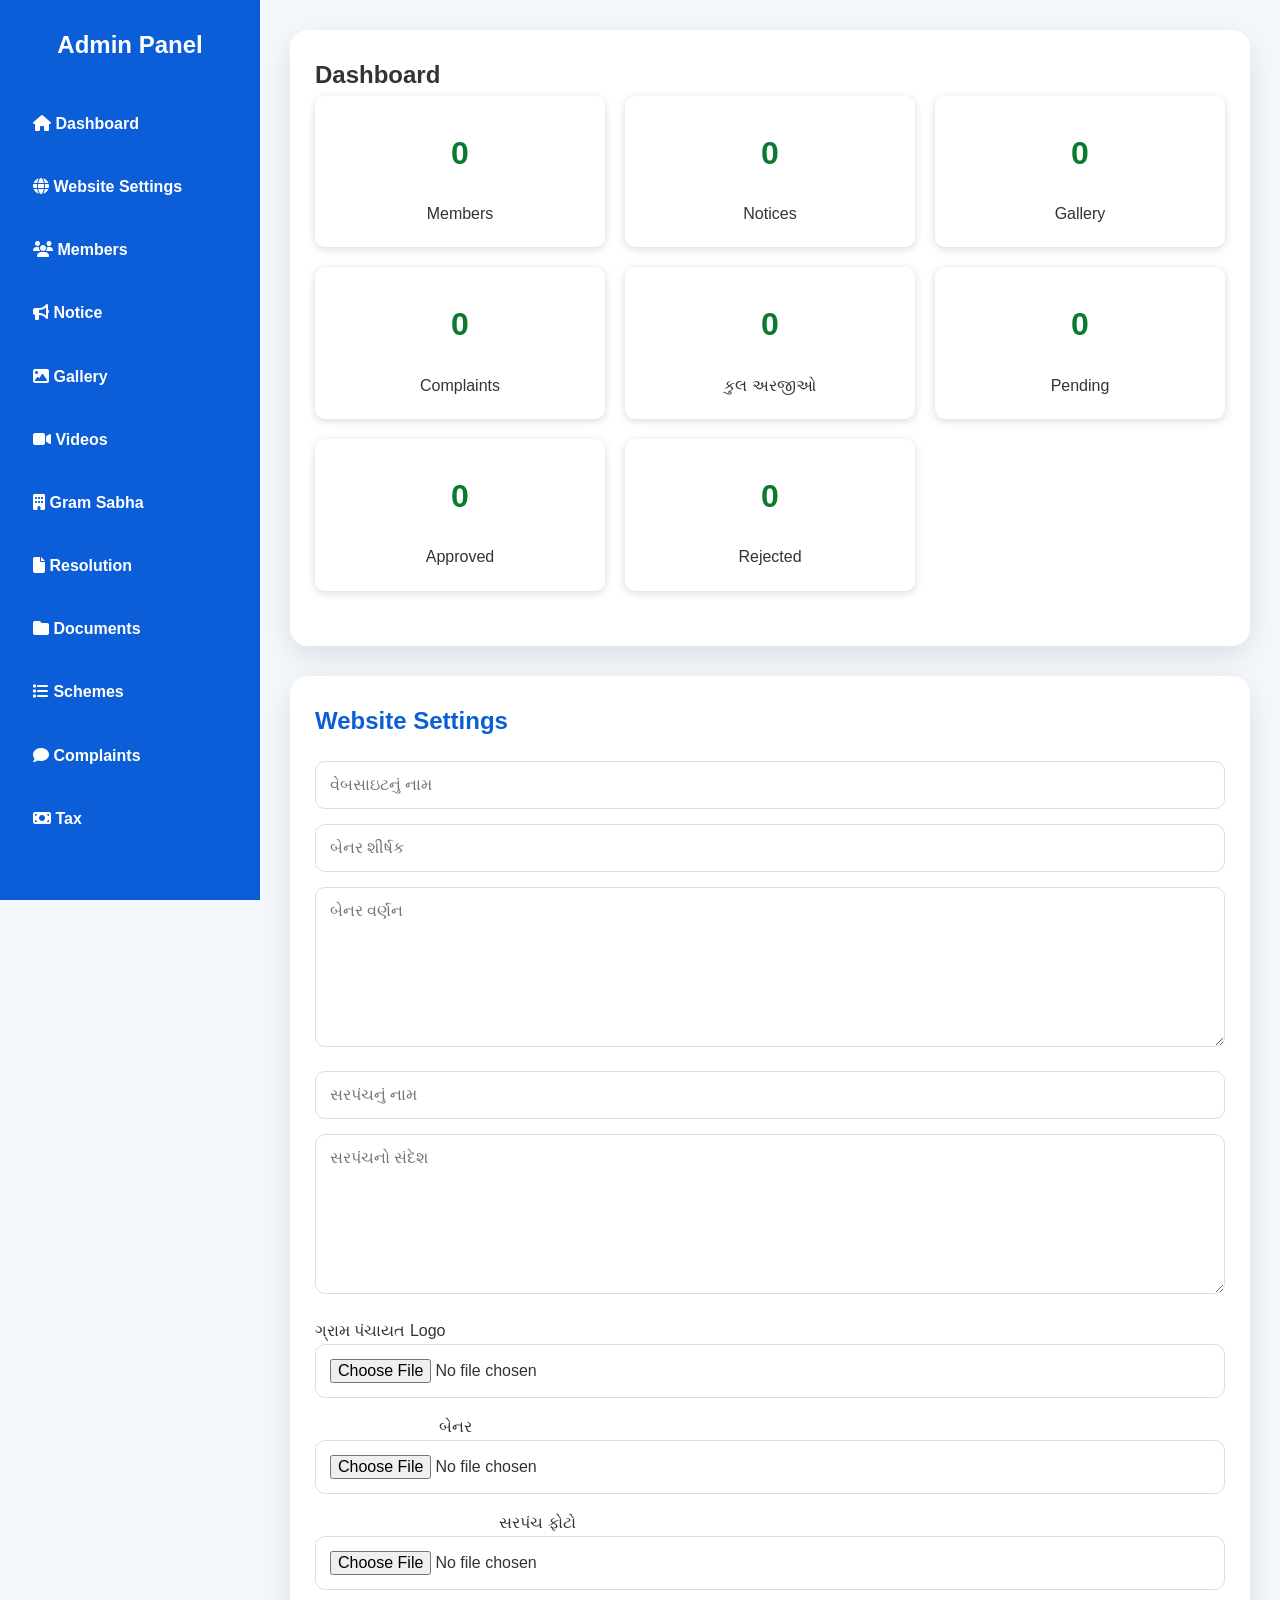
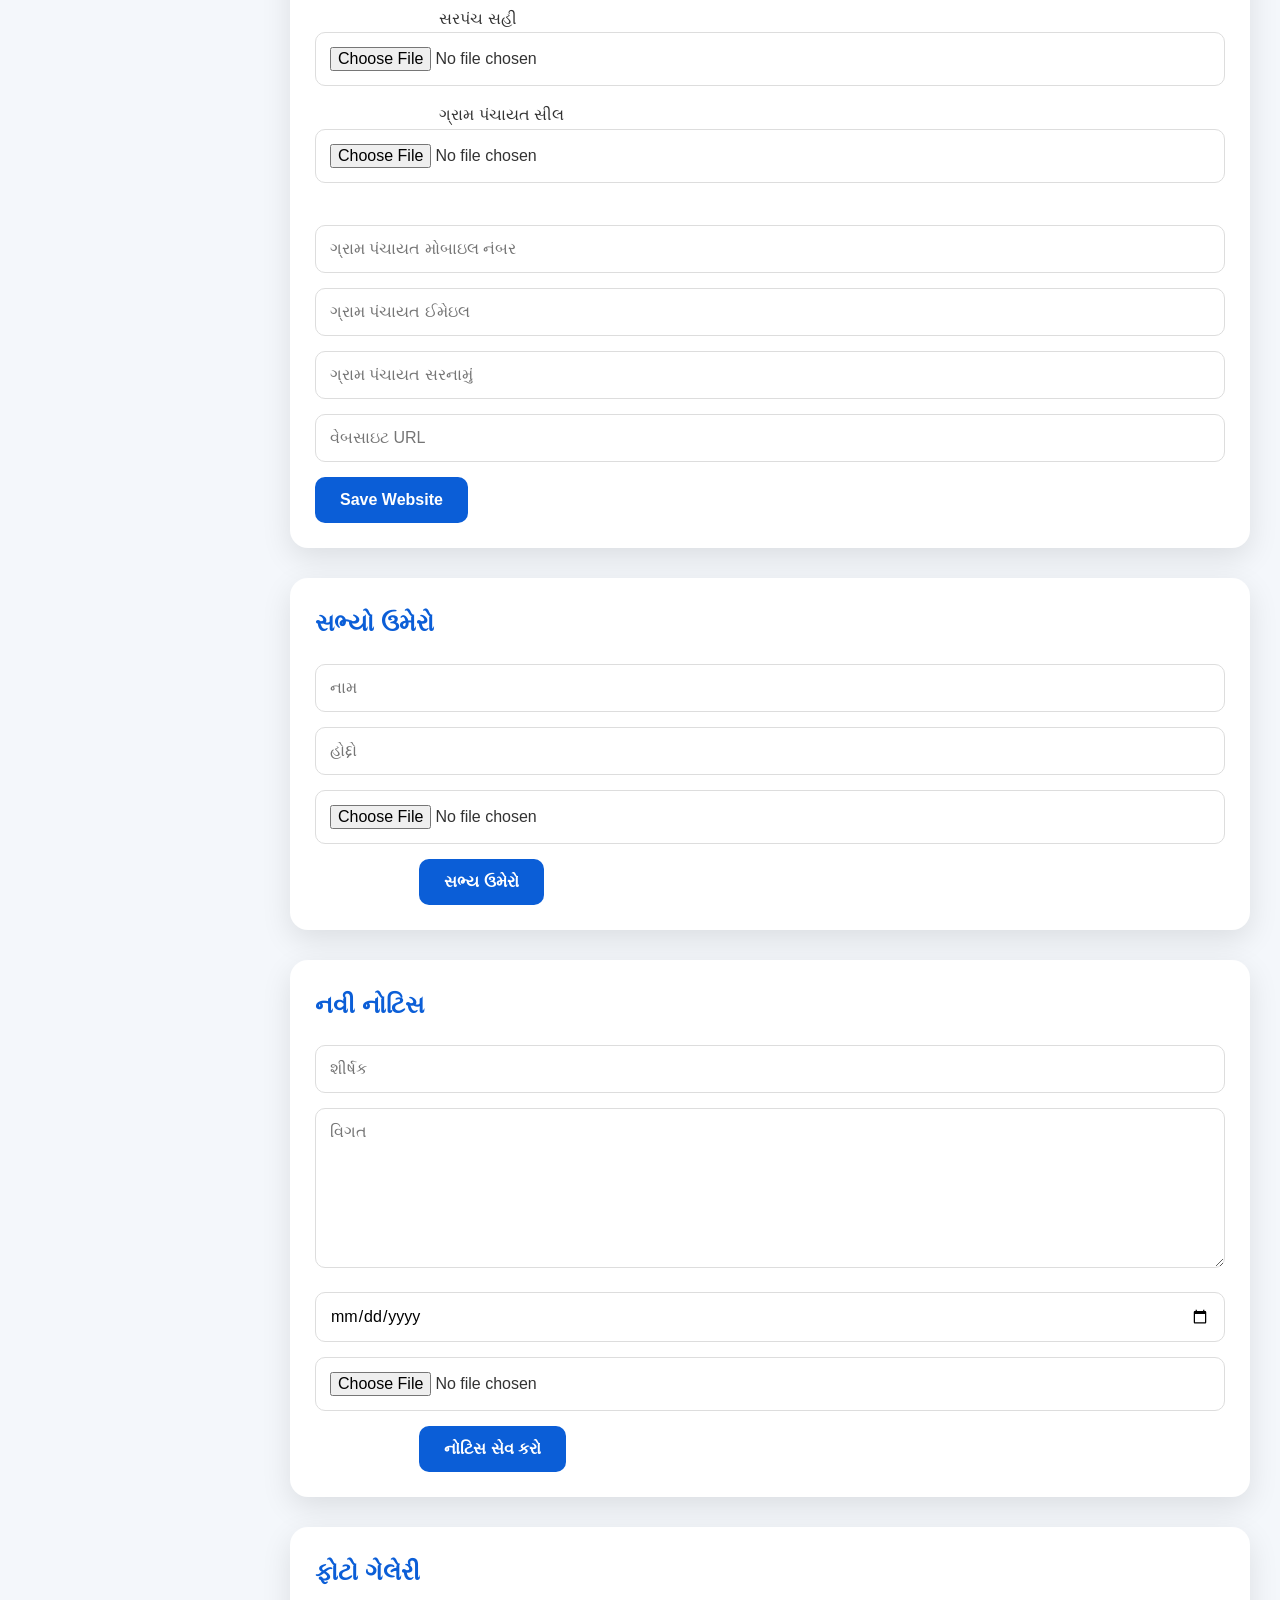
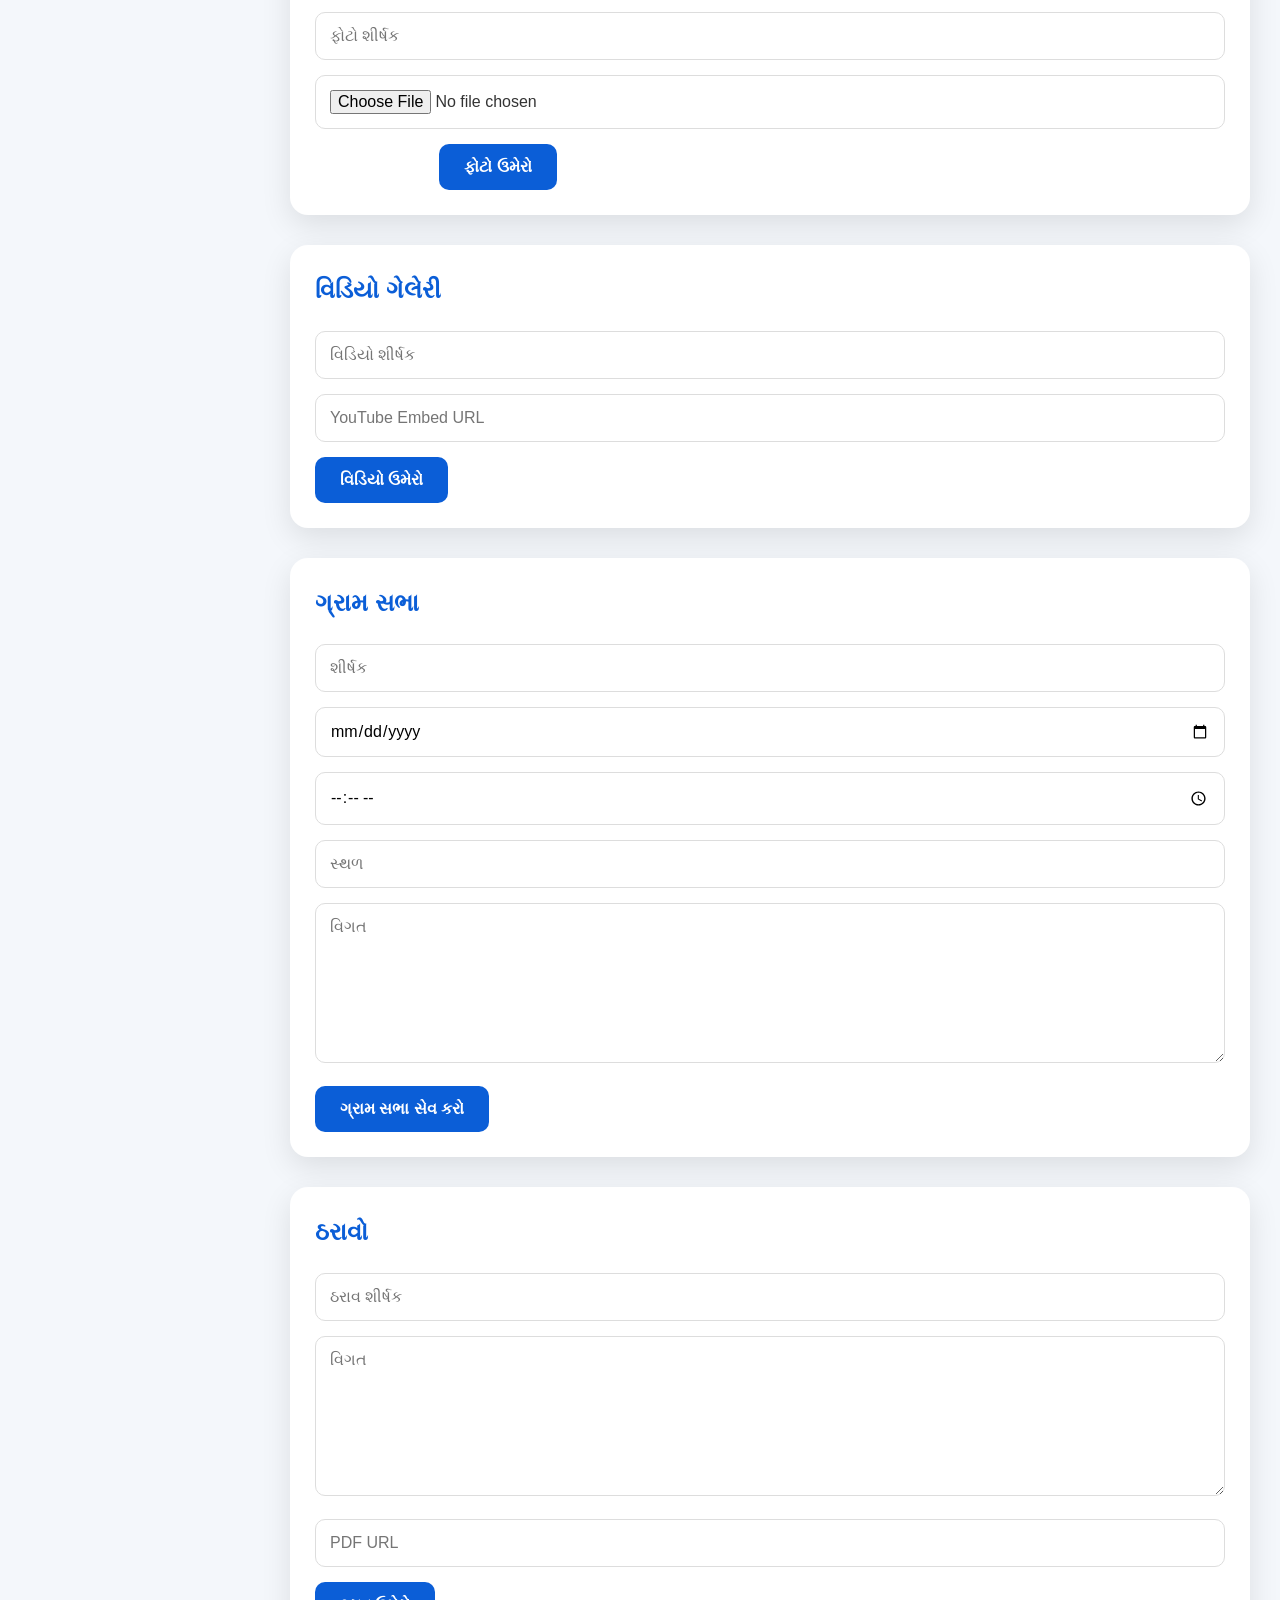
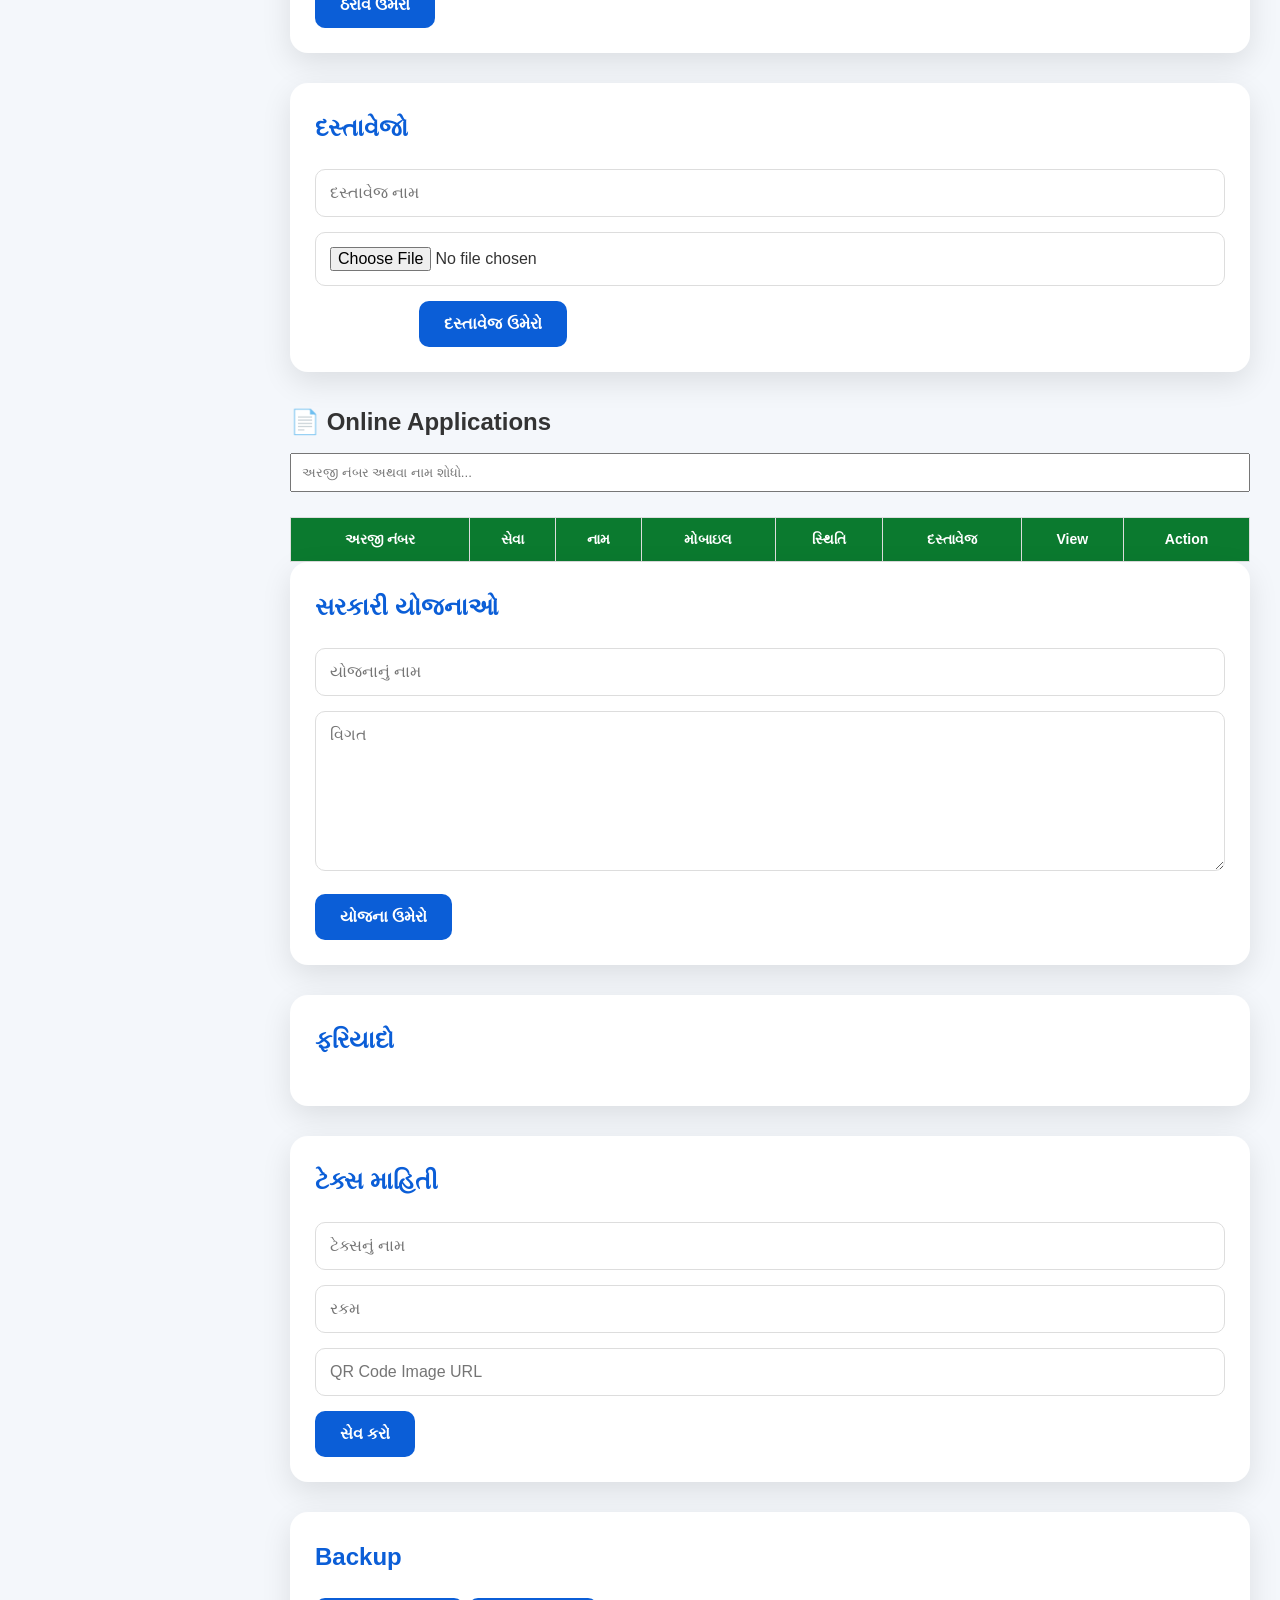
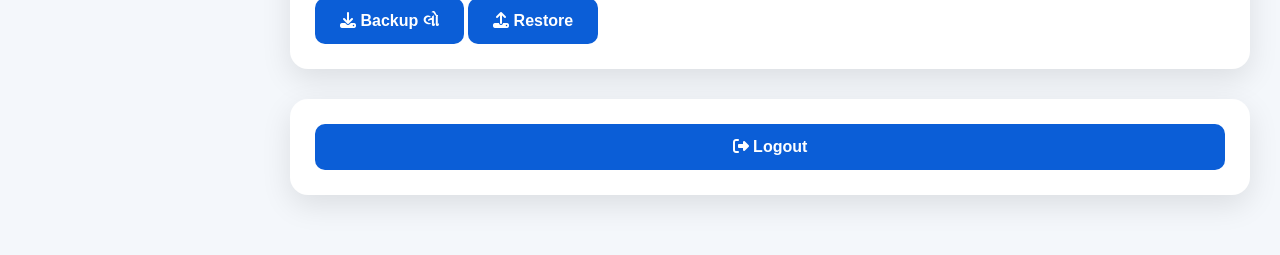
==== admin.html @ bcc99f63 "Add files via upload" ====
<!DOCTYPE html>
<html lang="gu">

<head>

<meta charset="UTF-8">

<meta name="viewport" content="width=device-width, initial-scale=1.0">

<title>ગ્રામ પંચાયત એડમિન પેનલ</title>

<link rel="stylesheet" href="style.css">

<link rel="stylesheet"
href="https://cdnjs.cloudflare.com/ajax/libs/font-awesome/6.6.0/css/all.min.css">

</head>

<body>

<div class="admin-wrapper">

<!-- Sidebar -->

<aside class="sidebar">

<h2>Admin Panel</h2>

<ul class="sidebar-menu">

<li><a href="#dashboard"><i class="fa fa-home"></i> Dashboard</a></li>

<li><a href="#website"><i class="fa fa-globe"></i> Website Settings</a></li>

<li><a href="#members"><i class="fa fa-users"></i> Members</a></li>

<li><a href="#notice"><i class="fa fa-bullhorn"></i> Notice</a></li>

<li><a href="#gallery"><i class="fa fa-image"></i> Gallery</a></li>

<li><a href="#videos"><i class="fa fa-video"></i> Videos</a></li>

<li><a href="#gramsabha"><i class="fa fa-building"></i> Gram Sabha</a></li>

<li><a href="#resolution"><i class="fa fa-file"></i> Resolution</a></li>

<li><a href="#documents"><i class="fa fa-folder"></i> Documents</a></li>

<li><a href="#schemes"><i class="fa fa-list"></i> Schemes</a></li>

<li><a href="#complaints"><i class="fa fa-comment"></i> Complaints</a></li>

<li><a href="#tax"><i class="fa fa-money-bill"></i> Tax</a></li>

</ul>

</aside>

<!-- Main -->

<main class="admin-content">

<section id="dashboard" class="admin-section">

<h1>Dashboard</h1>

<div class="dashboard-cards">

<div class="card">

<h2 id="memberCount">0</h2>

<p>Members</p>

</div>

<div class="card">

<h2 id="noticeCount">0</h2>

<p>Notices</p>

</div>

<div class="card">

<h2 id="galleryCount">0</h2>

<p>Gallery</p>

</div>

<div class="card">

<h2 id="complaintCount">0</h2>

<p>Complaints</p>

</div>

<div class="card">
  <h2 id="totalApplications">0</h2>
  <p>કુલ અરજીઓ</p>
</div>

<div class="card">
  <h2 id="pendingApplications">0</h2>
  <p>Pending</p>
</div>

<div class="card">
  <h2 id="approvedApplications">0</h2>
  <p>Approved</p>
</div>

<div class="card">
  <h2 id="rejectedApplications">0</h2>
  <p>Rejected</p>
</div>

</div>

</section>
<!-- Website Settings -->

<section id="website" class="admin-section">

<h2>Website Settings</h2>

<form id="websiteForm">

<input type="text" id="websiteName" placeholder="વેબસાઇટનું નામ">

<input type="text" id="bannerTitle" placeholder="બેનર શીર્ષક">

<textarea id="bannerSubtitle" placeholder="બેનર વર્ણન"></textarea>

<input type="text" id="sarpanchName" placeholder="સરપંચનું નામ">

<textarea id="sarpanchMessage" placeholder="સરપંચનો સંદેશ"></textarea>

<label>ગ્રામ પંચાયત Logo</label>
<input type="file" id="logoFile" accept="image/*">
<img id="logoPreview" width="120">

<label>બેનર</label>
<input type="file" id="bannerFile" accept="image/*">
<img id="bannerPreview" width="180">

<label>સરપંચ ફોટો</label>
<input type="file" id="sarpanchImageFile" accept="image/*">
<img id="sarpanchPreview" width="120">

<label>સરપંચ સહી</label>
<input type="file" id="signatureFile" accept="image/*">
<img id="signaturePreview" width="120">

<label>ગ્રામ પંચાયત સીલ</label>
<input type="file" id="stampFile" accept="image/*">
<img id="stampPreview" width="120">

<input type="text" id="panchayatMobile" placeholder="ગ્રામ પંચાયત મોબાઇલ નંબર">

<input type="email" id="panchayatEmail" placeholder="ગ્રામ પંચાયત ઈમેઇલ">

<input type="text" id="panchayatAddress" placeholder="ગ્રામ પંચાયત સરનામું">

<input type="text" id="websiteUrl" placeholder="વેબસાઇટ URL">

<button type="submit">Save Website</button>

</form>

</section>

<!-- Members -->

<section id="members" class="admin-section">

<h2>સભ્યો ઉમેરો</h2>

<form id="memberForm">

<input type="text" id="memberName" placeholder="નામ">

<input type="text" id="memberPosition" placeholder="હોદ્દો">

<input type="file" id="memberImageFile" accept="image/*">
<img id="memberImagePreview" width="100" style="margin-top:10px;border-radius:8px;">

<button type="submit">સભ્ય ઉમેરો</button>

</form>

<div id="memberList"></div>

</section>

<!-- Notice -->

<section id="notice" class="admin-section">

<h2>નવી નોટિસ</h2>

<form id="noticeForm">

<input type="text" id="noticeTitle" placeholder="શીર્ષક">

<textarea id="noticeDescription" placeholder="વિગત"></textarea>

<input type="date" id="noticeDate">
<input type="file" id="noticeFile" accept="image/*,.pdf">

<img id="noticePreview" width="100" style="margin-top:10px;border-radius:8px;">
<button type="submit">નોટિસ સેવ કરો</button>

</form>

<div id="noticeList"></div>

</section>

<!-- Gallery -->

<section id="gallery" class="admin-section">

<h2>ફોટો ગેલેરી</h2>

<form id="galleryForm">

<input type="text" id="galleryTitle" placeholder="ફોટો શીર્ષક">

<input type="file" id="galleryImageFile" accept="image/*">

<img id="galleryPreview" width="120" style="margin-top:10px;border-radius:8px;">

<button type="submit">ફોટો ઉમેરો</button>

</form>

<div id="galleryList"></div>

</section>

<!-- Video Gallery -->

<section id="videos" class="admin-section">

<h2>વિડિયો ગેલેરી</h2>

<form id="videoForm">

<input type="text" id="videoTitle" placeholder="વિડિયો શીર્ષક">

<input type="text" id="videoUrl" placeholder="YouTube Embed URL">

<button type="submit">વિડિયો ઉમેરો</button>

</form>

<div id="videoList"></div>

</section>
<!-- Gram Sabha -->

<section id="gramsabha" class="admin-section">

<h2>ગ્રામ સભા</h2>

<form id="gramsabhaForm">

<input type="text" id="gsTitle" placeholder="શીર્ષક">

<input type="date" id="gsDate">

<input type="time" id="gsTime">

<input type="text" id="gsPlace" placeholder="સ્થળ">

<textarea id="gsDescription" placeholder="વિગત"></textarea>

<button type="submit">ગ્રામ સભા સેવ કરો</button>

</form>

<div id="gramsabhaList"></div>

</section>

<!-- Resolution -->

<section id="resolution" class="admin-section">

<h2>ઠરાવો</h2>

<form id="resolutionForm">

<input type="text" id="resolutionTitle" placeholder="ઠરાવ શીર્ષક">

<textarea id="resolutionDescription" placeholder="વિગત"></textarea>

<input type="text" id="resolutionFile" placeholder="PDF URL">

<button type="submit">ઠરાવ ઉમેરો</button>

</form>

<div id="resolutionList"></div>

</section>

<!-- Documents -->

<section id="documents" class="admin-section">

<h2>દસ્તાવેજો</h2>

<form id="documentForm">

<input type="text" id="documentTitle" placeholder="દસ્તાવેજ નામ">

<input type="file" id="documentFile" accept=".pdf,image/*">

<img id="documentPreview" width="100" style="margin-top:10px;border-radius:8px;">

<button type="submit">દસ્તાવેજ ઉમેરો</button>

</form>

<div id="documentList"></div>

</section>

<h2>📄 Online Applications</h2>

<input
  type="text"
  id="searchApplication"
  placeholder="અરજી નંબર અથવા નામ શોધો..."
  onkeyup="searchApplications()"
  style="width:100%;padding:10px;margin:10px 0;">
<div class="table-responsive">
<table border="1" width="100%">
  <thead>
    <tr>
      <th>અરજી નંબર</th>
      <th>સેવા</th>
      <th>નામ</th>
      <th>મોબાઇલ</th>
      <th>સ્થિતિ</th>
      <th>દસ્તાવેજ</th>
      <th>View</th>
      <th>Action</th>
    </tr>
  </thead>

  <tbody id="applicationsList"></tbody>
</table>
</div>
<!-- Government Schemes -->

<section id="schemes" class="admin-section">

<h2>સરકારી યોજનાઓ</h2>

<form id="schemeForm">

<input type="text" id="schemeTitle" placeholder="યોજનાનું નામ">

<textarea id="schemeDescription" placeholder="વિગત"></textarea>

<button type="submit">યોજના ઉમેરો</button>

</form>

<div id="schemeList"></div>

</section>

<!-- Complaints -->

<section id="complaints" class="admin-section">

<h2>ફરિયાદો</h2>

<div id="complaintList"></div>

</section>

<!-- Tax -->

<section id="tax" class="admin-section">

<h2>ટેક્સ માહિતી</h2>

<form id="taxForm">

<input type="text" id="taxTitle" placeholder="ટેક્સનું નામ">

<input type="text" id="taxAmount" placeholder="રકમ">

<input type="text" id="taxQr" placeholder="QR Code Image URL">

<button type="submit">સેવ કરો</button>

</form>

<div id="taxList"></div>

</section>
<!-- Backup -->

<section id="backup" class="admin-section">

<h2>Backup</h2>

<div class="backup-box">

<button id="backupBtn">
<i class="fa-solid fa-download"></i>
 Backup લો
</button>

<button id="restoreBtn">
<i class="fa-solid fa-upload"></i>
 Restore
</button>

</div>

</section>

<!-- Logout -->

<section id="logout" class="admin-section">

<button id="logoutBtn" class="logout-btn">

<i class="fa-solid fa-right-from-bracket"></i>

Logout

</button>

</section>

</main>

<div id="printSection" style="display:none;background:#fff;padding:30px;width:794px;">

  <div style="text-align:center;">
    <img id="printLogo" src="" width="90">

    <h2 id="printWebsiteName"></h2>

    <div id="printAddress"></div>

    <div id="printContact"></div>

    <hr>
  </div>

  <table border="1" cellpadding="10" cellspacing="0"
  style="width:100%;border-collapse:collapse;">

    <tr>
      <td>અરજી નંબર</td>
      <td id="pApplicationNo"></td>
    </tr>

    <tr>
      <td>નામ</td>
      <td id="pName"></td>
    </tr>

    <tr>
      <td>મોબાઇલ</td>
      <td id="pMobile"></td>
    </tr>

    <tr>
      <td>સેવા</td>
      <td id="pService"></td>
    </tr>

    <tr>
      <td>સ્થિતિ</td>
      <td id="pStatus"></td>
    </tr>

  </table>

  <br><br><br>

  <div style="display:flex;justify-content:space-between;">

    <div style="text-align:center;">
      <img id="printStamp" width="100"><br>
      પંચાયત સીલ
    </div>

    <div style="text-align:center;">
      <img id="printSignature" width="120"><br>
      <span id="printSarpanch"></span><br>
      સરપંચ
    </div>

  </div>

</div>

<script src="https://cdnjs.cloudflare.com/ajax/libs/html2canvas/1.4.1/html2canvas.min.js"></script>

<script src="https://cdnjs.cloudflare.com/ajax/libs/jspdf/2.5.1/jspdf.umd.min.js"></script>

<script type="module" src="admin.js"></script>

</body>

</html>
---- style.css ----
/* ==========================================
   VASANA CHAUDHARY GRAM PANCHAYAT
   FINAL STYLE.CSS
   PART 1
========================================== */

*{
margin:0;
padding:0;
box-sizing:border-box;
scroll-behavior:smooth;
font-family:"Noto Sans Gujarati",sans-serif;
}

:root{

--primary:#0B5ED7;
--secondary:#198754;
--orange:#FF9800;
--danger:#DC3545;

--white:#ffffff;
--black:#222222;

--bg:#f4f7fb;
--card:#ffffff;
--text:#333;

--radius:18px;

--shadow:
0 10px 30px rgba(0,0,0,.10);

--transition:.35s;

}

body{

background:var(--bg);

color:var(--text);

overflow-x:hidden;

line-height:1.7;

}

/* Loader */

#loader{

position:fixed;

inset:0;

background:#fff;

display:flex;

justify-content:center;

align-items:center;

z-index:99999;

}

.spinner{

width:60px;

height:60px;

border-radius:50%;

border:6px solid #ddd;

border-top:6px solid var(--primary);

animation:spin 1s linear infinite;

}

@keyframes spin{

100%{

transform:rotate(360deg);

}

}

/* Scrollbar */

::-webkit-scrollbar{

width:10px;

}

::-webkit-scrollbar-thumb{

background:var(--primary);

border-radius:20px;

}

/* Header */

header{

position:sticky;

top:0;

left:0;

width:100%;

padding:14px 5%;

display:flex;

justify-content:space-between;

align-items:center;

background:#fff;

box-shadow:var(--shadow);

z-index:999;

}

.logo-area{

display:flex;

align-items:center;

gap:15px;

}

.logo-area img{

width:65px;

height:65px;

border-radius:50%;

object-fit:cover;

}

.logo-area h1{

font-size:25px;

color:var(--primary);

}

.logo-area p{

font-size:14px;

color:#777;

}

nav{

display:flex;

gap:28px;

}

nav a{

text-decoration:none;

color:#333;

font-weight:600;

position:relative;

transition:.3s;

}

nav a:hover{

color:var(--primary);

}

nav a::after{

content:"";

position:absolute;

left:0;

bottom:-6px;

width:0;

height:3px;

background:var(--primary);

transition:.3s;

}

nav a:hover::after{

width:100%;

}

.header-icons{

display:flex;

gap:10px;

}

.header-icons button{

width:46px;

height:46px;

border:none;

border-radius:50%;

background:var(--primary);

color:#fff;

cursor:pointer;

font-size:18px;

transition:.3s;

}

.header-icons button:hover{

transform:scale(1.08);

}

/* Hero */

#home{

height:90vh;

display:flex;

justify-content:center;

align-items:center;

text-align:center;

padding:30px;

background:
linear-gradient(rgba(0,0,0,.45),rgba(0,0,0,.45)),
url(images/banner.jpg);

background-size:cover;

background-position:center;

}

.hero-content{

max-width:900px;

color:#fff;

}

.hero-content h2{

font-size:58px;

margin-bottom:20px;

font-weight:700;

}

.hero-content p{

font-size:22px;

margin-bottom:35px;

}

.btn{

display:inline-block;

padding:16px 40px;

background:var(--orange);

color:#fff;

text-decoration:none;

font-size:18px;

font-weight:700;

border-radius:50px;

transition:.3s;

}

.btn:hover{

background:var(--secondary);

transform:translateY(-5px);

}

/* Common */

.section{

padding:90px 6%;

}

.container{

max-width:1300px;

margin:auto;

}

.title{

text-align:center;

font-size:40px;

margin-bottom:50px;

color:var(--primary);

}

.title::after{

content:"";

display:block;

width:90px;

height:4px;

margin:15px auto;

background:var(--orange);

border-radius:10px;

}

/* Responsive */

@media(max-width:992px){

nav{

display:none;

}

.hero-content h2{

font-size:42px;

}

}

@media(max-width:768px){

.logo-area h1{

font-size:20px;

}

.logo-area img{

width:55px;

height:55px;

}

.hero-content h2{

font-size:34px;

}

.hero-content p{

font-size:18px;

}

.section{

padding:70px 20px;

}

.title{

font-size:32px;

}

.btn{

width:100%;

}

}
/* ==========================================
   SARPANCH SECTION
========================================== */

.sarpanch-box{
display:grid;
grid-template-columns:320px 1fr;
gap:50px;
align-items:center;
background:#fff;
padding:40px;
border-radius:20px;
box-shadow:var(--shadow);
}

.sarpanch-image{
text-align:center;
}

.sarpanch-image img{
width:280px;
height:280px;
border-radius:50%;
object-fit:cover;
border:8px solid var(--primary);
box-shadow:var(--shadow);
}

.sarpanch-content h2{
font-size:34px;
color:var(--primary);
margin-bottom:15px;
}

.sarpanch-content h3{
font-size:28px;
color:var(--secondary);
margin-bottom:20px;
}

.sarpanch-content p{
font-size:18px;
line-height:2;
color:#555;
}

/* ==========================================
   ABOUT SECTION
========================================== */

.about-grid{
display:grid;
grid-template-columns:repeat(auto-fit,minmax(240px,1fr));
gap:25px;
margin-bottom:40px;
}

.about-card{
background:#fff;
padding:30px;
border-radius:18px;
text-align:center;
box-shadow:var(--shadow);
transition:.35s;
}

.about-card:hover{
transform:translateY(-10px);
}

.about-card i{
font-size:50px;
color:var(--orange);
margin-bottom:18px;
}

.about-card h3{
font-size:24px;
margin-bottom:10px;
}

.about-card p{
font-size:18px;
color:#666;
}

.history-box{
background:#fff;
padding:35px;
border-radius:18px;
box-shadow:var(--shadow);
}

.history-box h3{
font-size:30px;
color:var(--primary);
margin-bottom:20px;
}

.history-box p{
font-size:18px;
line-height:2;
}

/* ==========================================
   SERVICES
========================================== */

.service-grid{
display:grid;
grid-template-columns:repeat(auto-fit,minmax(250px,1fr));
gap:25px;
}

.service-card{
background:#fff;
padding:35px;
text-align:center;
border-radius:18px;
box-shadow:var(--shadow);
cursor:pointer;
transition:.35s;
}

.service-card:hover{
background:var(--primary);
color:#fff;
transform:translateY(-10px);
}

.service-card i{
font-size:55px;
margin-bottom:20px;
color:var(--secondary);
transition:.35s;
}

.service-card:hover i{
color:#fff;
}

.service-card h3{
font-size:22px;
}

/* ==========================================
   MEMBERS
========================================== */

.members-grid{
display:grid;
grid-template-columns:repeat(auto-fit,minmax(260px,1fr));
gap:30px;
}

.member-card{
background:#fff;
border-radius:20px;
overflow:hidden;
text-align:center;
box-shadow:var(--shadow);
transition:.35s;
}

.member-card:hover{
transform:translateY(-10px);
}

.member-card img{
width:100%;
height:300px;
object-fit:cover;
}

.member-card h3{
font-size:24px;
margin:20px 0 10px;
color:var(--primary);
}

.member-card p{
padding:0 20px 25px;
color:#666;
}

/* ==========================================
   NOTICE
========================================== */

#noticeContainer{
display:flex;
flex-direction:column;
gap:20px;
}

.notice-card{
background:#fff;
padding:25px;
border-left:6px solid var(--orange);
border-radius:16px;
box-shadow:var(--shadow);
transition:.3s;
}

.notice-card:hover{
transform:translateX(8px);
}

.notice-card h3{
color:var(--primary);
margin-bottom:10px;
}

.notice-card p{
line-height:1.8;
color:#555;
}

/* ==========================================
   GALLERY
========================================== */

.gallery-grid{
display:grid;
grid-template-columns:repeat(auto-fit,minmax(280px,1fr));
gap:25px;
}

.gallery-card{
overflow:hidden;
border-radius:18px;
background:#fff;
box-shadow:var(--shadow);
cursor:pointer;
}

.gallery-card img{
width:100%;
height:260px;
object-fit:cover;
transition:.4s;
}

.gallery-card:hover img{
transform:scale(1.08);
}
/* ==========================================
   VIDEO GALLERY
========================================== */

.video-grid{
display:grid;
grid-template-columns:repeat(auto-fit,minmax(320px,1fr));
gap:25px;
}

.video-card{
background:#fff;
padding:15px;
border-radius:18px;
box-shadow:var(--shadow);
transition:.3s;
}

.video-card:hover{
transform:translateY(-8px);
}

.video-card iframe{
width:100%;
height:220px;
border:none;
border-radius:12px;
}

/* ==========================================
   GRAM SABHA
========================================== */

#gramsabhaContainer{
display:grid;
gap:25px;
}

.gramsabha-card{
background:#fff;
padding:30px;
border-radius:18px;
box-shadow:var(--shadow);
border-left:8px solid var(--secondary);
}

.gramsabha-card h3{
color:var(--primary);
margin-bottom:10px;
}

.gramsabha-card p{
line-height:1.8;
color:#555;
}

/* ==========================================
   DOCUMENTS
========================================== */

#documentContainer,
#resolutionContainer{
display:grid;
grid-template-columns:repeat(auto-fit,minmax(280px,1fr));
gap:25px;
}

.document-card{
background:#fff;
padding:30px;
text-align:center;
border-radius:18px;
box-shadow:var(--shadow);
transition:.3s;
}

.document-card:hover{
transform:translateY(-8px);
}

.document-card i{
font-size:60px;
color:#e53935;
margin-bottom:20px;
}

.document-card a{
display:inline-block;
margin-top:18px;
padding:12px 22px;
background:var(--primary);
color:#fff;
text-decoration:none;
border-radius:30px;
}

/* ==========================================
   SCHEMES
========================================== */

#schemeContainer{
display:grid;
grid-template-columns:repeat(auto-fit,minmax(280px,1fr));
gap:25px;
}

.scheme-card{
background:#fff;
padding:30px;
border-radius:18px;
box-shadow:var(--shadow);
transition:.3s;
}

.scheme-card:hover{
transform:translateY(-8px);
}

.scheme-card h3{
color:var(--primary);
margin-bottom:12px;
}

.scheme-card p{
line-height:1.8;
color:#555;
}

/* ==========================================
   CONTACT
========================================== */

.contact-grid{
display:grid;
grid-template-columns:repeat(auto-fit,minmax(350px,1fr));
gap:30px;
}

.contact-card{
background:#fff;
padding:35px;
border-radius:18px;
box-shadow:var(--shadow);
}

.contact-card h3{
font-size:28px;
margin-bottom:20px;
color:var(--primary);
}

.contact-card p{
margin-bottom:12px;
}

#map iframe{
width:100%;
height:350px;
border:0;
border-radius:14px;
}

/* ==========================================
   COMPLAINT FORM
========================================== */

#complaintForm{
display:flex;
flex-direction:column;
gap:18px;
max-width:750px;
margin:auto;
}

#complaintForm input,
#complaintForm textarea{
padding:16px;
border:1px solid #ddd;
border-radius:14px;
font-size:17px;
outline:none;
}

#complaintForm textarea{
min-height:180px;
resize:vertical;
}

#complaintForm button{
padding:16px;
border:none;
border-radius:14px;
background:var(--primary);
color:#fff;
font-size:18px;
font-weight:700;
cursor:pointer;
transition:.3s;
}

#complaintForm button:hover{
background:var(--secondary);
}

/* ==========================================
   FLOATING BUTTONS
========================================== */

#scrollTop,
#callBtn,
#whatsappBtn{
position:fixed;
right:25px;
width:58px;
height:58px;
border-radius:50%;
display:flex;
justify-content:center;
align-items:center;
color:#fff;
font-size:24px;
text-decoration:none;
box-shadow:var(--shadow);
z-index:999;
}

#scrollTop{
bottom:220px;
background:#ff9800;
display:none;
border:none;
cursor:pointer;
}

#whatsappBtn{
bottom:150px;
background:#25D366;
}

#callBtn{
bottom:80px;
background:var(--primary);
}

/* ==========================================
   FOOTER
========================================== */

footer{
background:var(--primary);
padding:30px;
text-align:center;
color:#fff;
margin-top:60px;
}

footer p{
font-size:17px;
}

/* ==========================================
   DARK MODE
========================================== */

body.dark{
background:#111;
color:#eee;
}

body.dark header,
body.dark .about-card,
body.dark .service-card,
body.dark .member-card,
body.dark .gallery-card,
body.dark .notice-card,
body.dark .gramsabha-card,
body.dark .document-card,
body.dark .scheme-card,
body.dark .contact-card,
body.dark .history-box,
body.dark .video-card{
background:#1b1b1b;
color:#fff;
}

body.dark nav a{
color:#fff;
}

body.dark p{
color:#ddd;
}
/* ==========================================
   ADMIN LOGIN
========================================== */

.login-page{
min-height:100vh;
display:flex;
justify-content:center;
align-items:center;
background:#eef3fb;
padding:20px;
}

.login-box{
width:100%;
max-width:420px;
background:#fff;
padding:35px;
border-radius:20px;
box-shadow:var(--shadow);
text-align:center;
}

.login-box img{
width:90px;
height:90px;
margin-bottom:20px;
}

.login-box h2{
color:var(--primary);
margin-bottom:25px;
}

.login-box input{
width:100%;
padding:15px;
margin-bottom:18px;
border:1px solid #ddd;
border-radius:12px;
font-size:16px;
outline:none;
}

.login-box button{
width:100%;
padding:15px;
border:none;
border-radius:12px;
background:var(--primary);
color:#fff;
font-size:18px;
font-weight:bold;
cursor:pointer;
transition:.3s;
}

.login-box button:hover{
background:var(--secondary);
}

/* ==========================================
   ADMIN PANEL
========================================== */
.sidebar-menu{
list-style:none;
padding:0;
margin:0;
}

.sidebar-menu li{
margin-bottom:8px;
}
.admin-item{
display:flex;
align-items:center;
justify-content:space-between;
gap:15px;
padding:15px;
margin:15px 0;
background:#fff;
border-radius:12px;
box-shadow:var(--shadow);
}

.admin-item img{
width:70px;
height:70px;
object-fit:cover;
border-radius:10px;
}

.admin-actions{
display:flex;
gap:10px;
}

.edit-btn{
background:#198754;
color:#fff;
border:none;
padding:8px 14px;
border-radius:8px;
cursor:pointer;
}

.delete-btn{
background:#dc3545;
color:#fff;
border:none;
padding:8px 14px;
border-radius:8px;
cursor:pointer;
}
.admin-wrapper{
display:flex;
min-height:100vh;
background:#f4f7fb;
}

.sidebar{
width:260px;
background:#0B5ED7;
color:#fff;
position:fixed;
top:0;
left:0;
bottom:0;
padding:25px 15px;
overflow-y:auto;
}

.sidebar h2{
text-align:center;
margin-bottom:30px;
font-size:24px;
}

.sidebar a{
display:block;
padding:14px 18px;
margin-bottom:8px;
color:#fff;
text-decoration:none;
border-radius:10px;
transition:.3s;
font-weight:600;
}

.sidebar a:hover,
.sidebar a.active{
background:rgba(255,255,255,.15);
}

.admin-content{
margin-left:260px;
width:calc(100% - 260px);
padding:30px;
}

.dashboard-cards{
display:grid;
grid-template-columns:repeat(auto-fit,minmax(220px,1fr));
gap:20px;
margin-bottom:30px;
}

.card{
background:#fff;
padding:25px;
border-radius:18px;
box-shadow:var(--shadow);
text-align:center;
}

.card i{
font-size:45px;
color:var(--primary);
margin-bottom:15px;
}

.card h3{
font-size:18px;
margin-bottom:10px;
}

.card span{
font-size:30px;
font-weight:bold;
color:var(--secondary);
}

/* ==========================================
   ADMIN FORMS
========================================== */

.admin-section{
background:#fff;
padding:25px;
border-radius:18px;
box-shadow:var(--shadow);
margin-bottom:30px;
}

.admin-section h2{
margin-bottom:20px;
color:var(--primary);
}

.admin-section input,
.admin-section textarea,
.admin-section select{
width:100%;
padding:14px;
margin-bottom:15px;
border:1px solid #ddd;
border-radius:10px;
font-size:16px;
outline:none;
}

.admin-section textarea{
min-height:160px;
resize:vertical;
}

.admin-section button{
padding:14px 25px;
background:var(--primary);
border:none;
color:#fff;
border-radius:10px;
cursor:pointer;
font-size:16px;
font-weight:600;
transition:.3s;
}

.admin-section button:hover{
background:var(--secondary);
}

/* ==========================================
   ADMIN TABLE
========================================== */

table{
width:100%;
border-collapse:collapse;
margin-top:20px;
background:#fff;
}

table th{
background:var(--primary);
color:#fff;
padding:14px;
text-align:left;
}

table td{
padding:14px;
border-bottom:1px solid #eee;
}

table tr:hover{
background:#f8f8f8;
}

.delete-btn{
background:#dc3545;
color:#fff;
border:none;
padding:8px 14px;
border-radius:8px;
cursor:pointer;
}

.edit-btn{
background:#198754;
color:#fff;
border:none;
padding:8px 14px;
border-radius:8px;
cursor:pointer;
}

/* ==========================================
   RESPONSIVE ADMIN
========================================== */

@media(max-width:992px){

.sidebar{
position:relative;
width:100%;
height:auto;
}

.admin-content{
margin-left:0;
width:100%;
}

.admin-wrapper{
flex-direction:column;
}

}

@media(max-width:768px){

.dashboard-cards{
grid-template-columns:1fr;
}

.sidebar h2{
font-size:20px;
}

.sidebar a{
font-size:15px;
}

.admin-content{
padding:15px;
}

table{
display:block;
overflow-x:auto;
white-space:nowrap;
}

}

/* ==========================================
   END OF FINAL CSS
========================================== */
.logout-btn{
width:100%;
padding:15px;
background:#dc3545;
color:#fff;
border:none;
border-radius:12px;
font-size:18px;
cursor:pointer;
font-weight:bold;
transition:.3s;
}

.logout-btn:hover{
background:#b02a37;
}
.admin-login-btn{
display:flex;
align-items:center;
justify-content:center;
gap:6px;
padding:10px 16px;
background:#0d6efd;
color:#fff;
border-radius:8px;
text-decoration:none;
font-weight:600;
}

.admin-login-btn:hover{
background:#0b5ed7;
color:#fff;
}
@media (max-width:768px){

.sarpanch-box{
display:flex;
flex-direction:column;
align-items:center;
text-align:center;
padding:20px;
gap:20px;
}

.sarpanch-image img{
width:180px;
height:180px;
}

.sarpanch-content{
width:100%;
}

.sarpanch-content h2{
font-size:28px;
}

.sarpanch-content h3{
font-size:22px;
}

.sarpanch-content p{
font-size:16px;
line-height:1.8;
}

}
.popup{
display:none;
position:fixed;
top:0;
left:0;
width:100%;
height:100%;
background:rgba(0,0,0,0.6);
z-index:9999;
}

.popup-content{
background:#fff;
width:90%;
max-width:450px;
margin:60px auto;
padding:20px;
border-radius:12px;
position:relative;
box-shadow:0 5px 20px rgba(0,0,0,.3);
}

.popup-content h2{
margin-bottom:15px;
text-align:center;
color:#0b6b3a;
}

.popup input,
.popup textarea{
width:100%;
padding:10px;
margin:8px 0;
border:1px solid #ccc;
border-radius:6px;
font-size:16px;
}

.popup textarea{
height:100px;
resize:none;
}

.popup button{
width:100%;
padding:12px;
background:#0b6b3a;
color:#fff;
border:none;
border-radius:6px;
font-size:16px;
cursor:pointer;
}

.close{
position:absolute;
right:15px;
top:10px;
font-size:28px;
cursor:pointer;
font-weight:bold;
}
.dashboard{
display:grid;
grid-template-columns:repeat(auto-fit,minmax(180px,1fr));
gap:15px;
margin:20px 0;
}

.card{
background:#fff;
padding:20px;
border-radius:10px;
text-align:center;
box-shadow:0 2px 8px rgba(0,0,0,.15);
}

.card h2{
font-size:32px;
margin-top:10px;
color:#0b7a2f;
}
.status{
  padding:6px 12px;
  border-radius:20px;
  font-weight:bold;
  color:#fff;
  display:inline-block;
}

.status.pending{
  background:#f39c12;
}

.status.approved{
  background:#28a745;
}

.status.rejected{
  background:#dc3545;
}
table{
  width:100%;
  border-collapse:collapse;
  margin-top:15px;
  font-size:14px;
}

table th,
table td{
  border:1px solid #ddd;
  padding:10px;
  text-align:center;
}

table th{
  background:#0b7a2f;
  color:#fff;
}

table tr:nth-child(even){
  background:#f8f8f8;
}

table tr:hover{
  background:#eef8ee;
}

table td a{
  color:#0b7a2f;
  text-decoration:none;
  font-weight:bold;
}

table td button{
  margin:2px;
  padding:5px 8px;
  border:none;
  border-radius:5px;
  cursor:pointer;
}
.table-responsive{
  width:100%;
  overflow-x:auto;
}
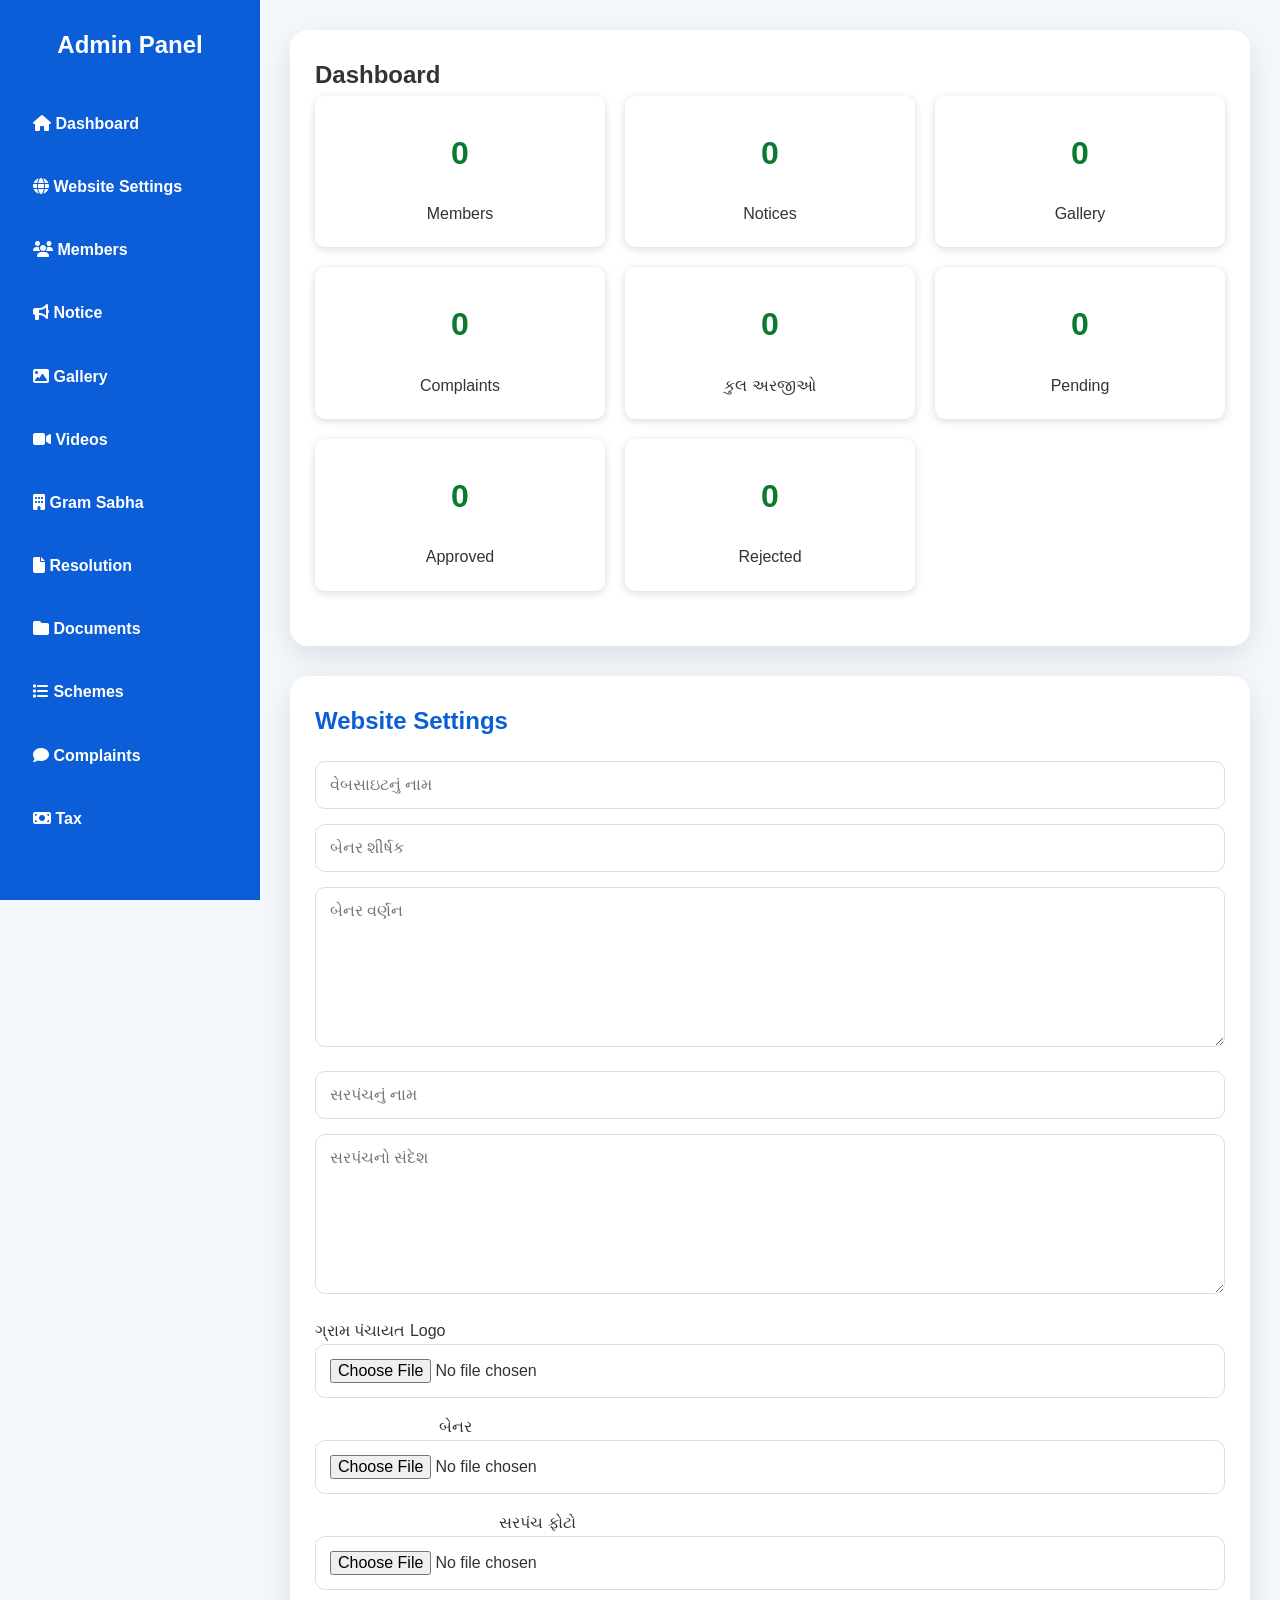
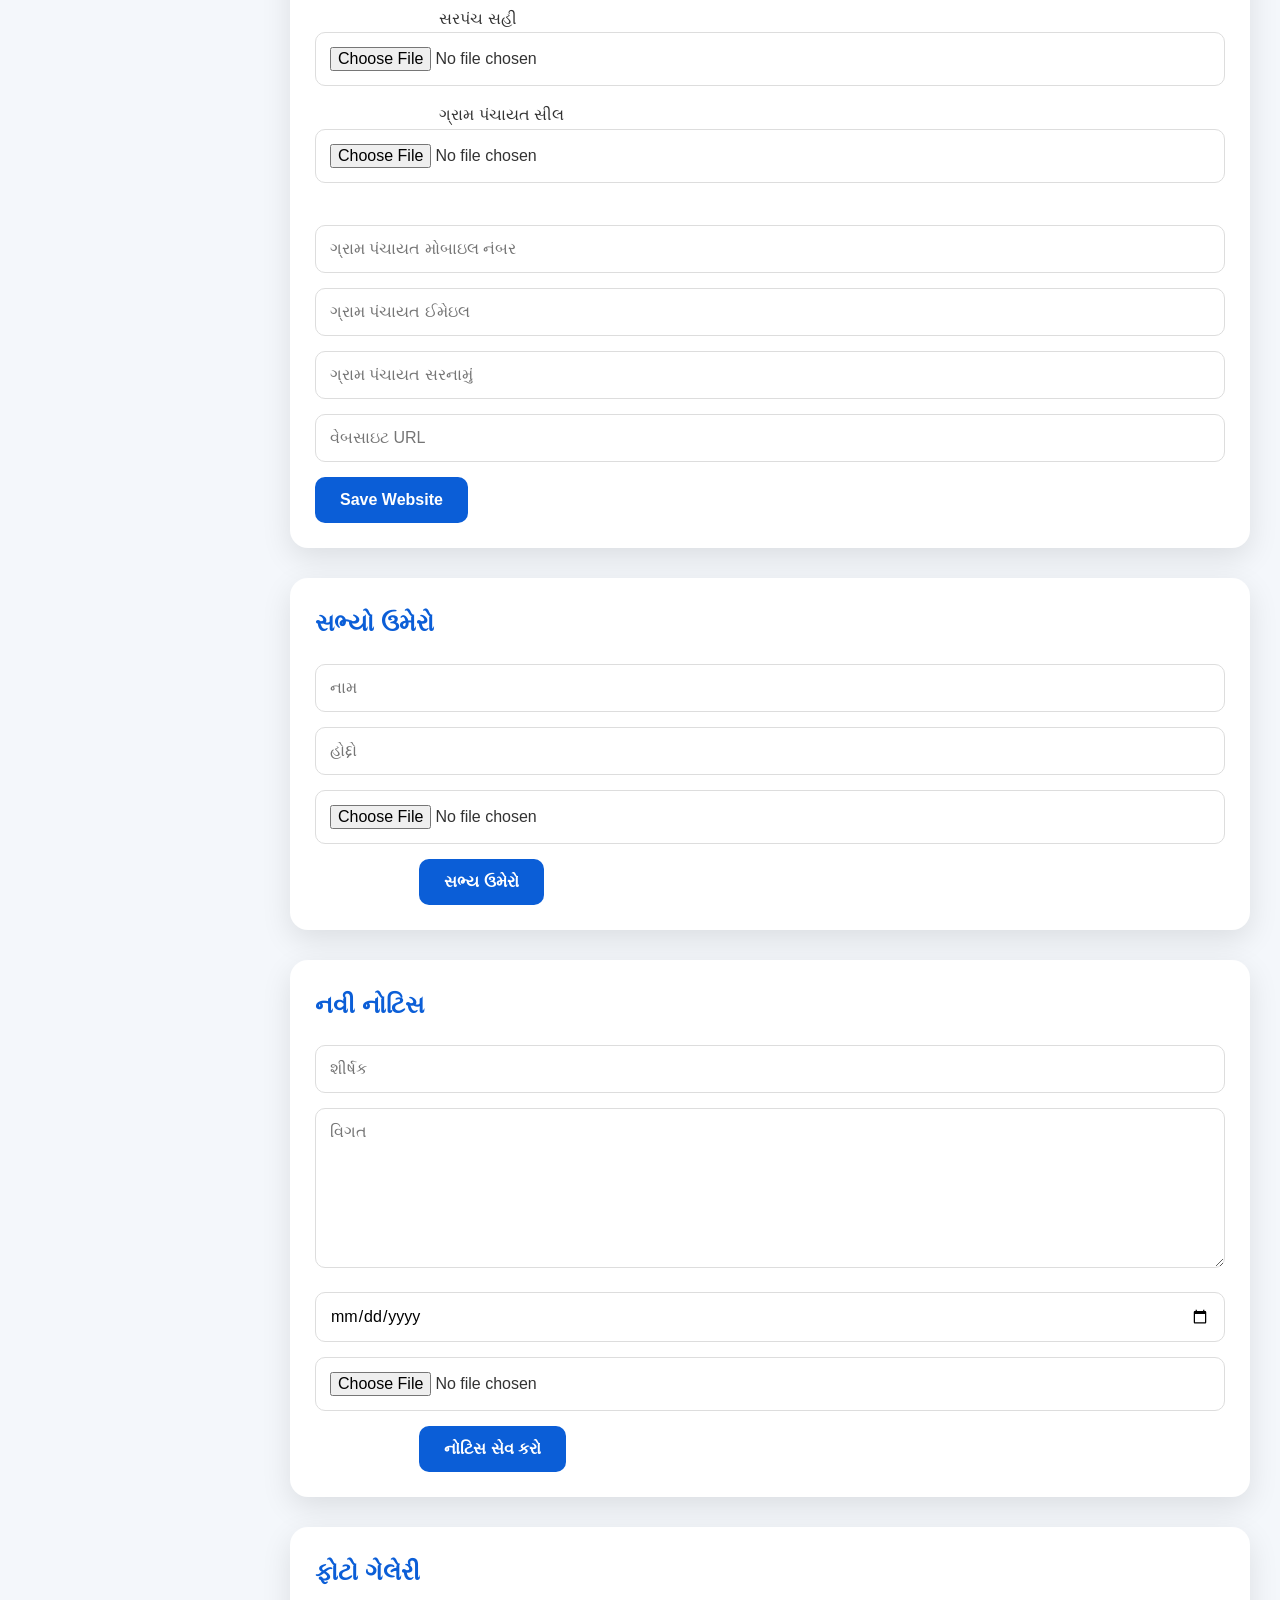
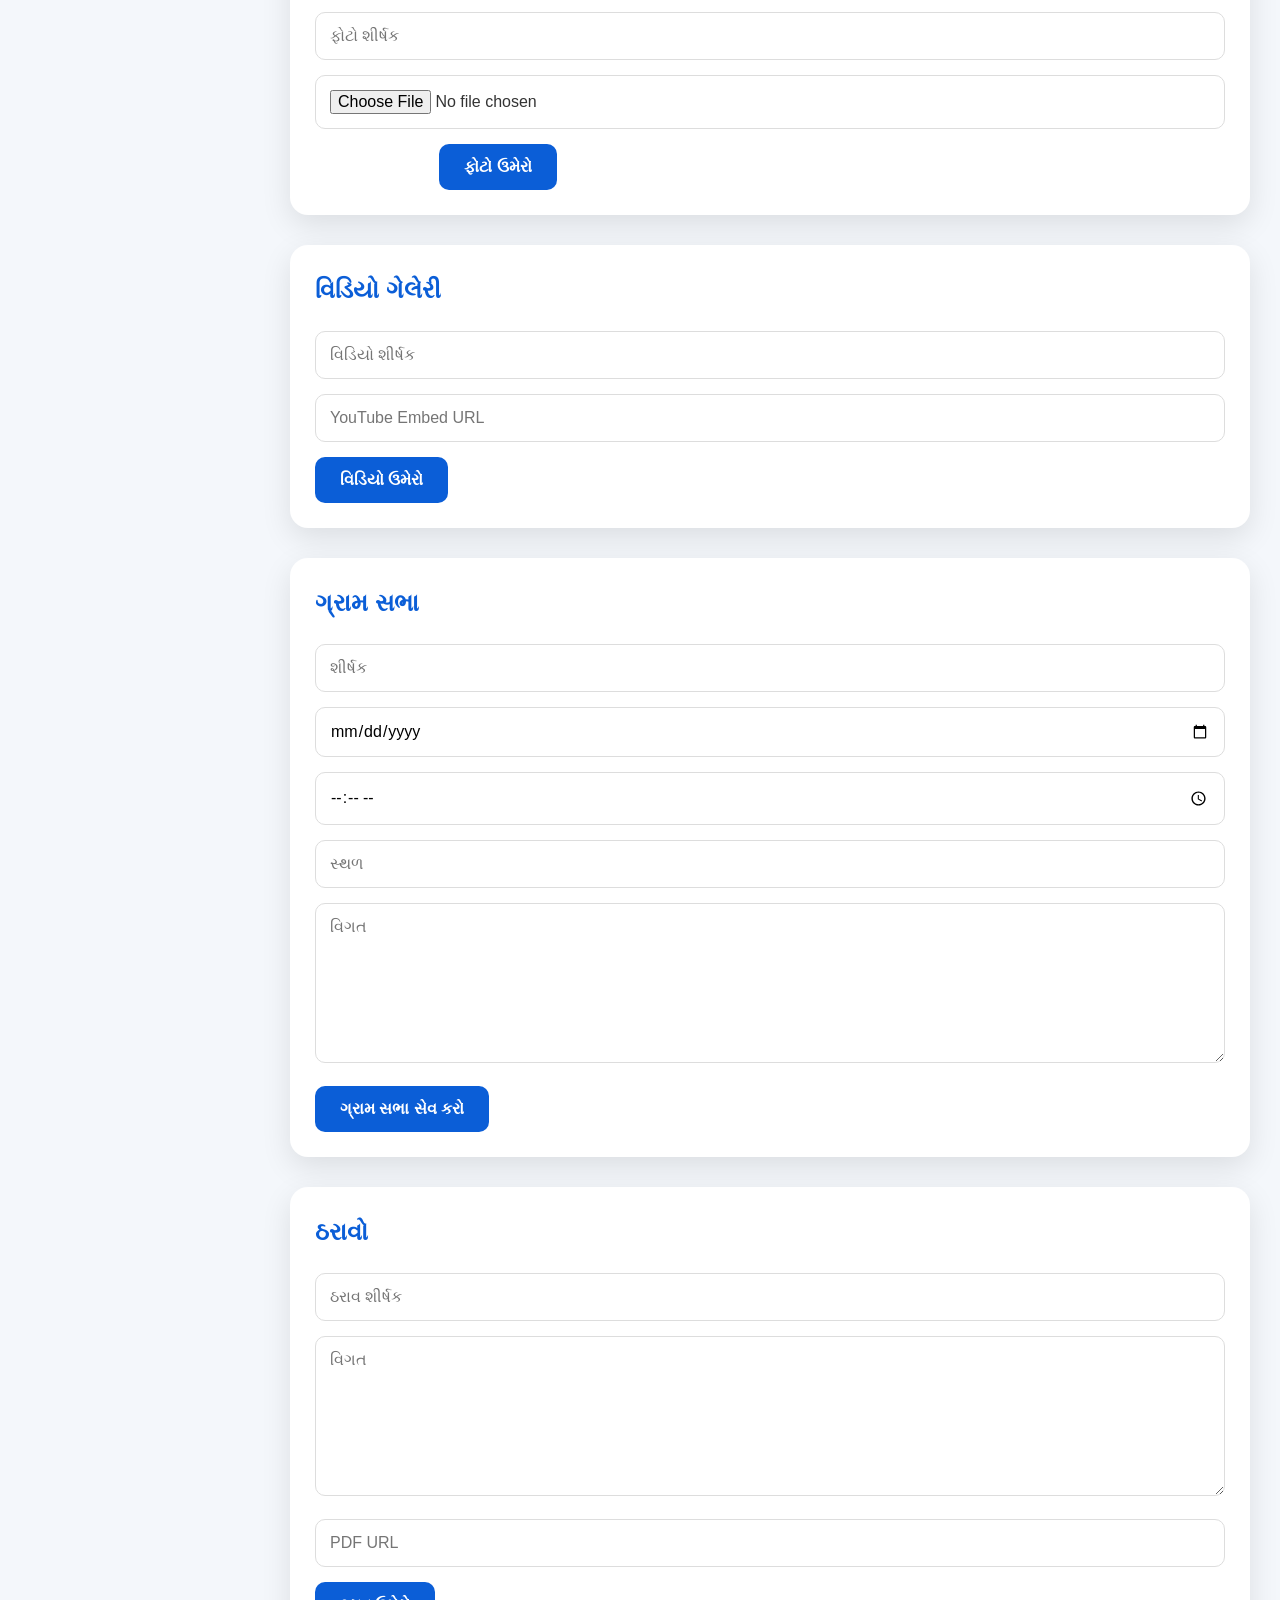
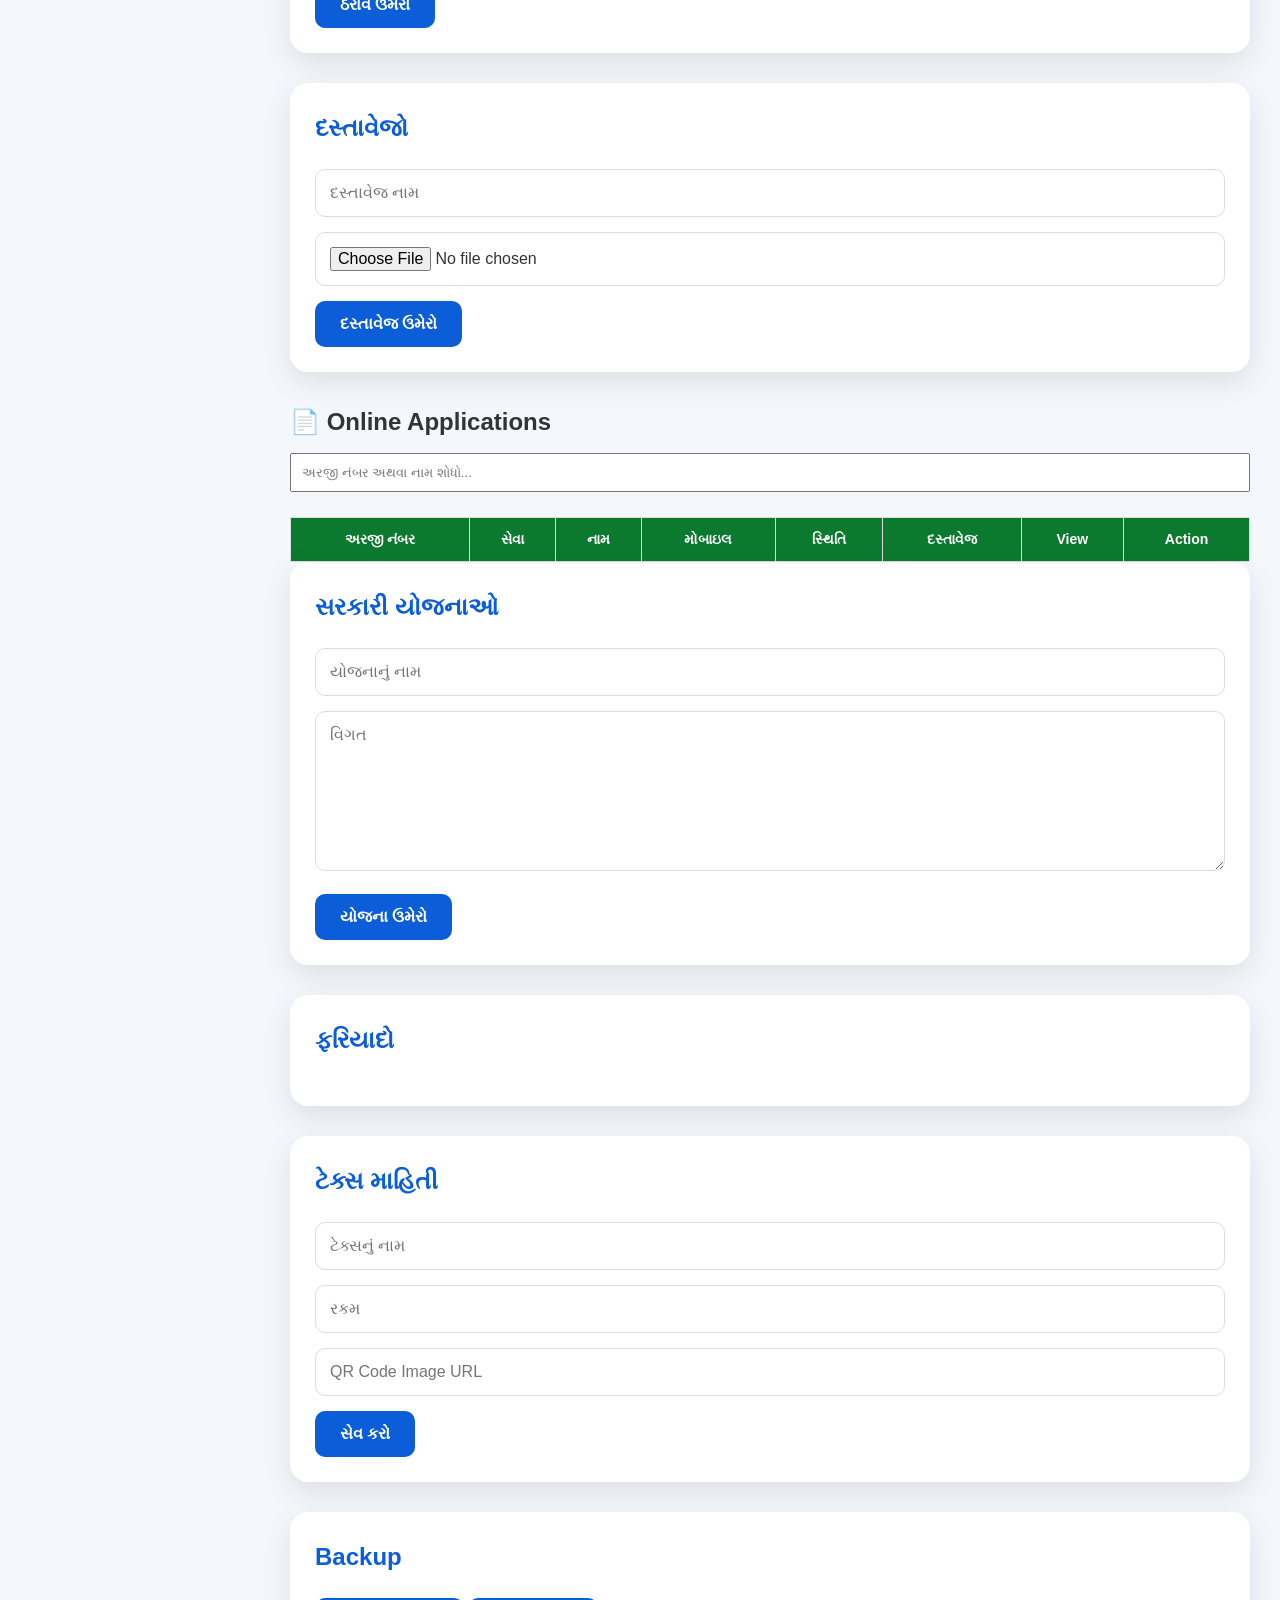
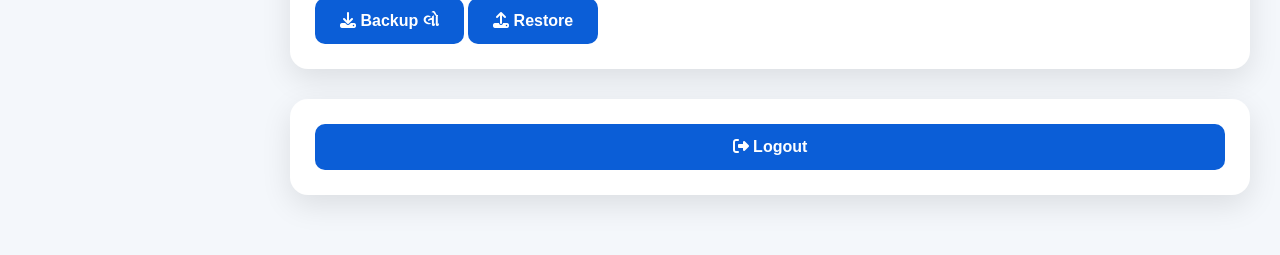
==== commit 58811eae: "Add files via upload" ====
--- a/admin.html
+++ b/admin.html
@@ -321,7 +321,6 @@
 
 <input type="file" id="documentFile" accept=".pdf,image/*">
 
-<img id="documentPreview" width="100" style="margin-top:10px;border-radius:8px;">
 
 <button type="submit">દસ્તાવેજ ઉમેરો</button>
 
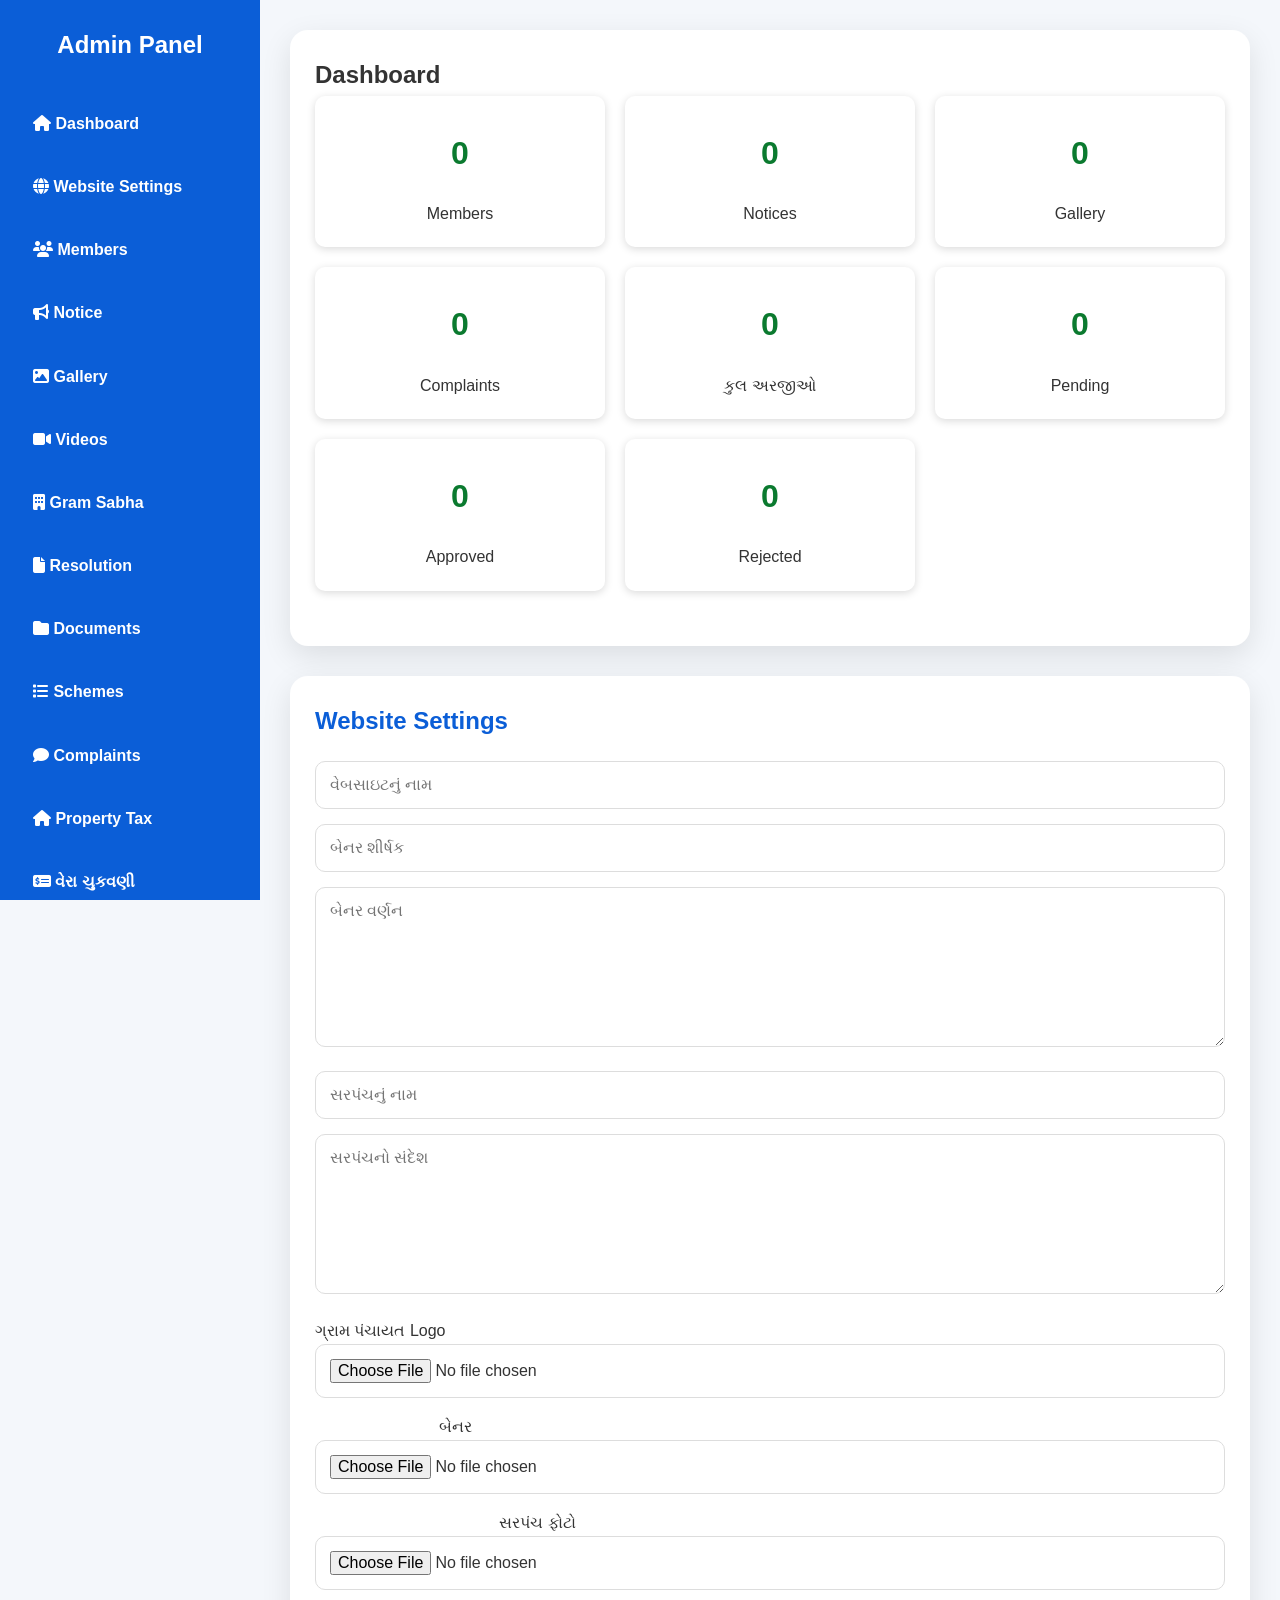
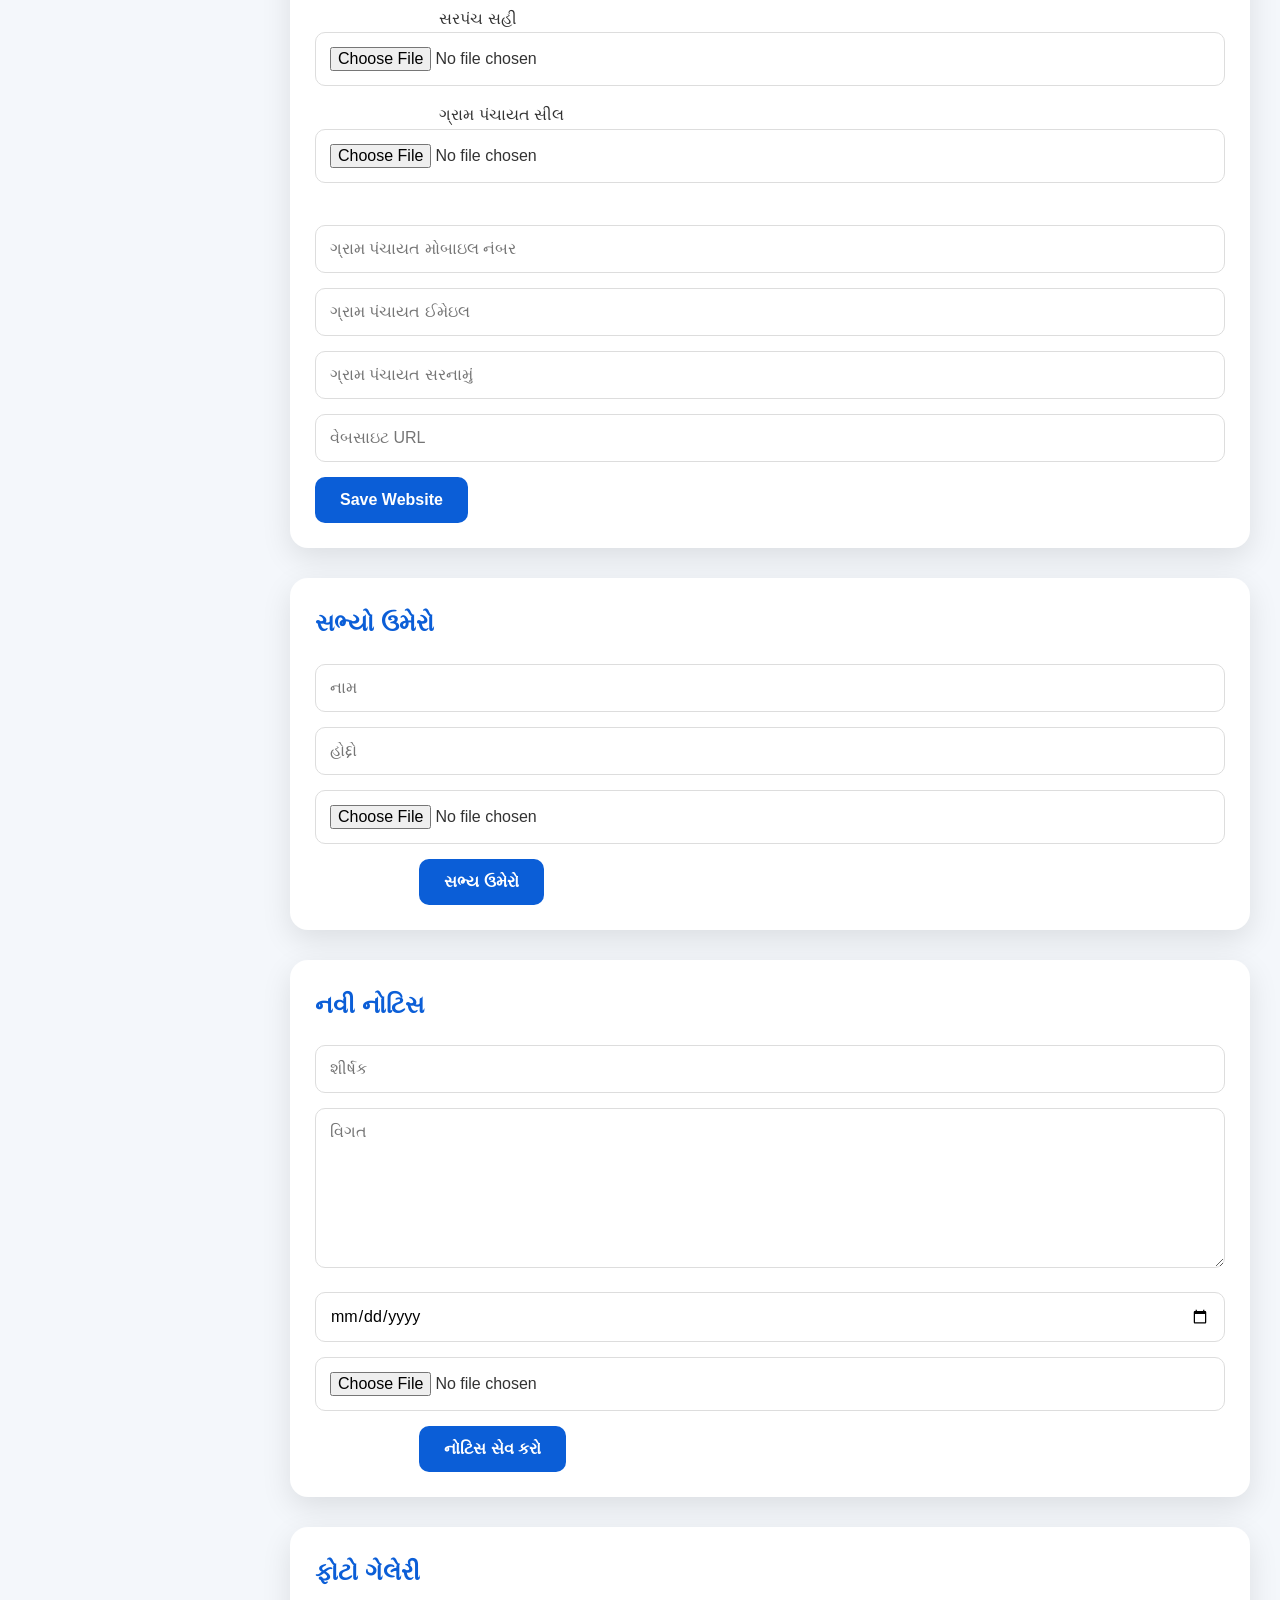
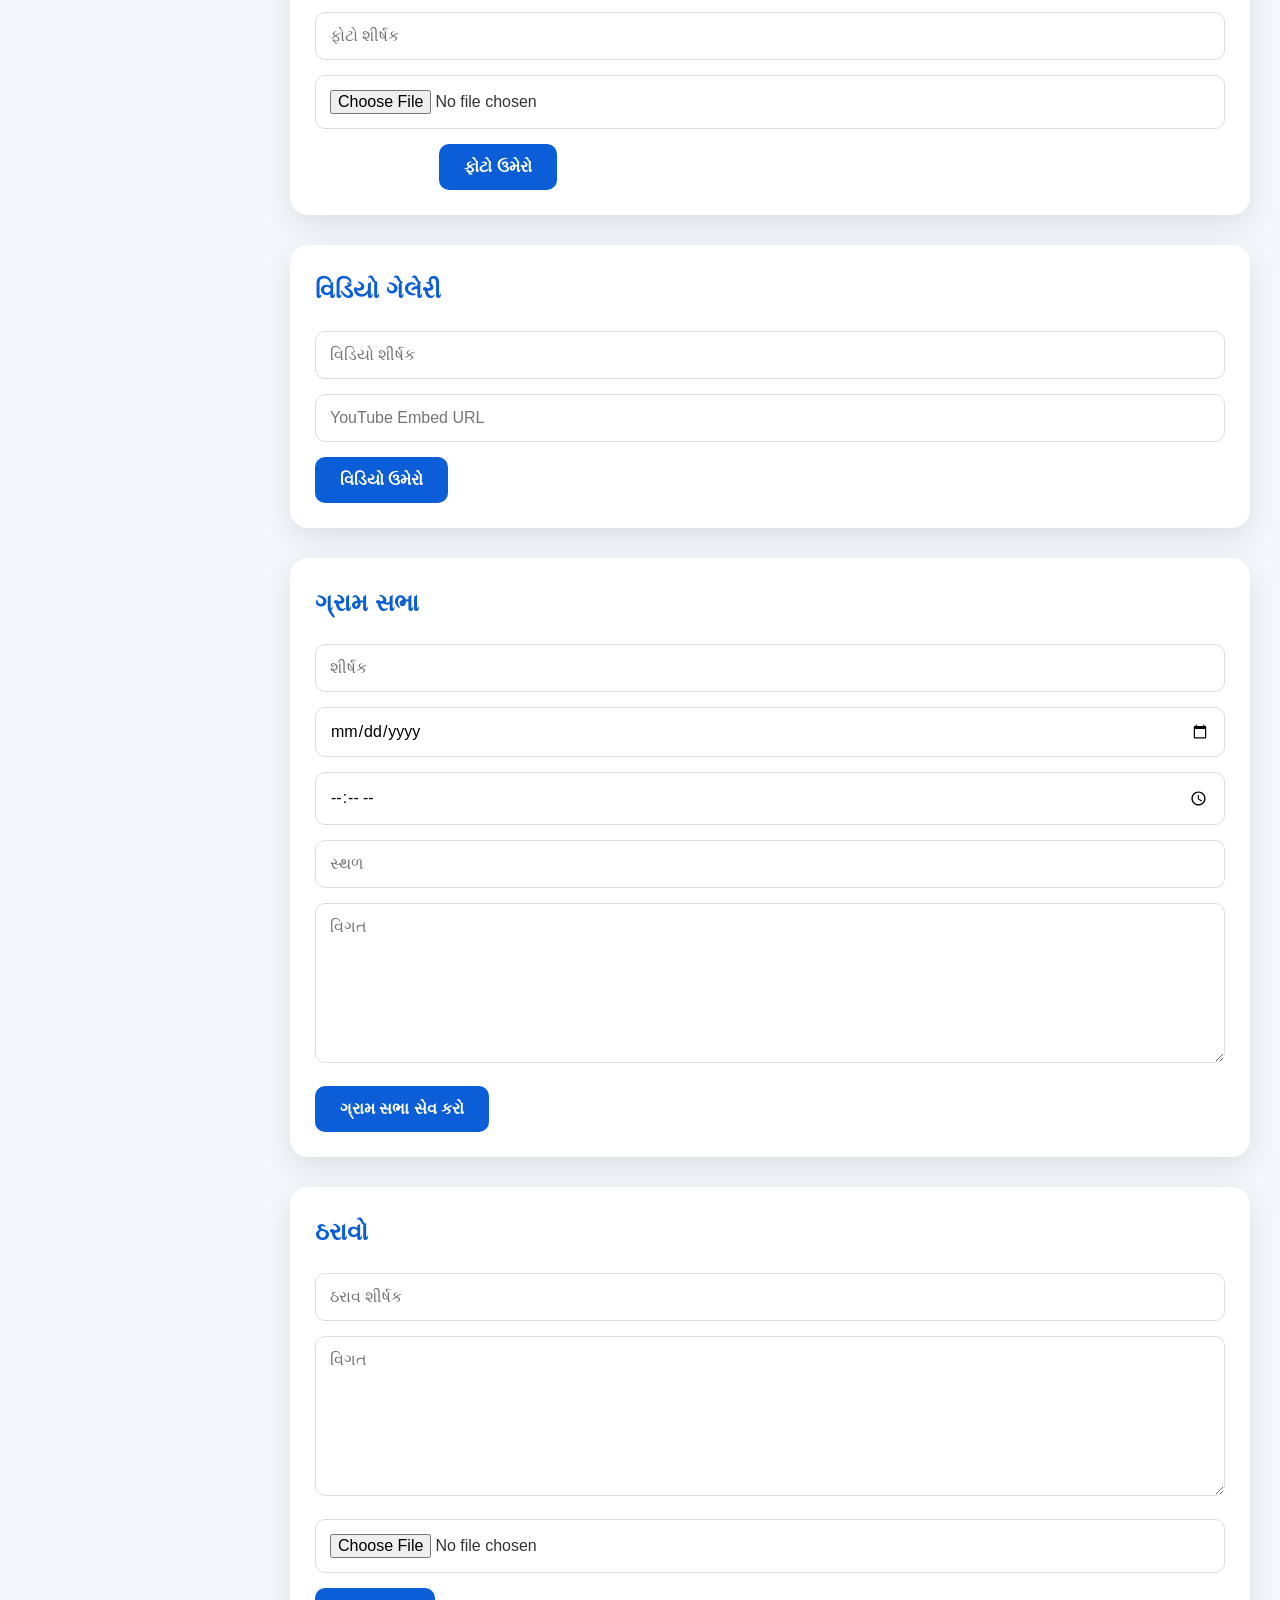
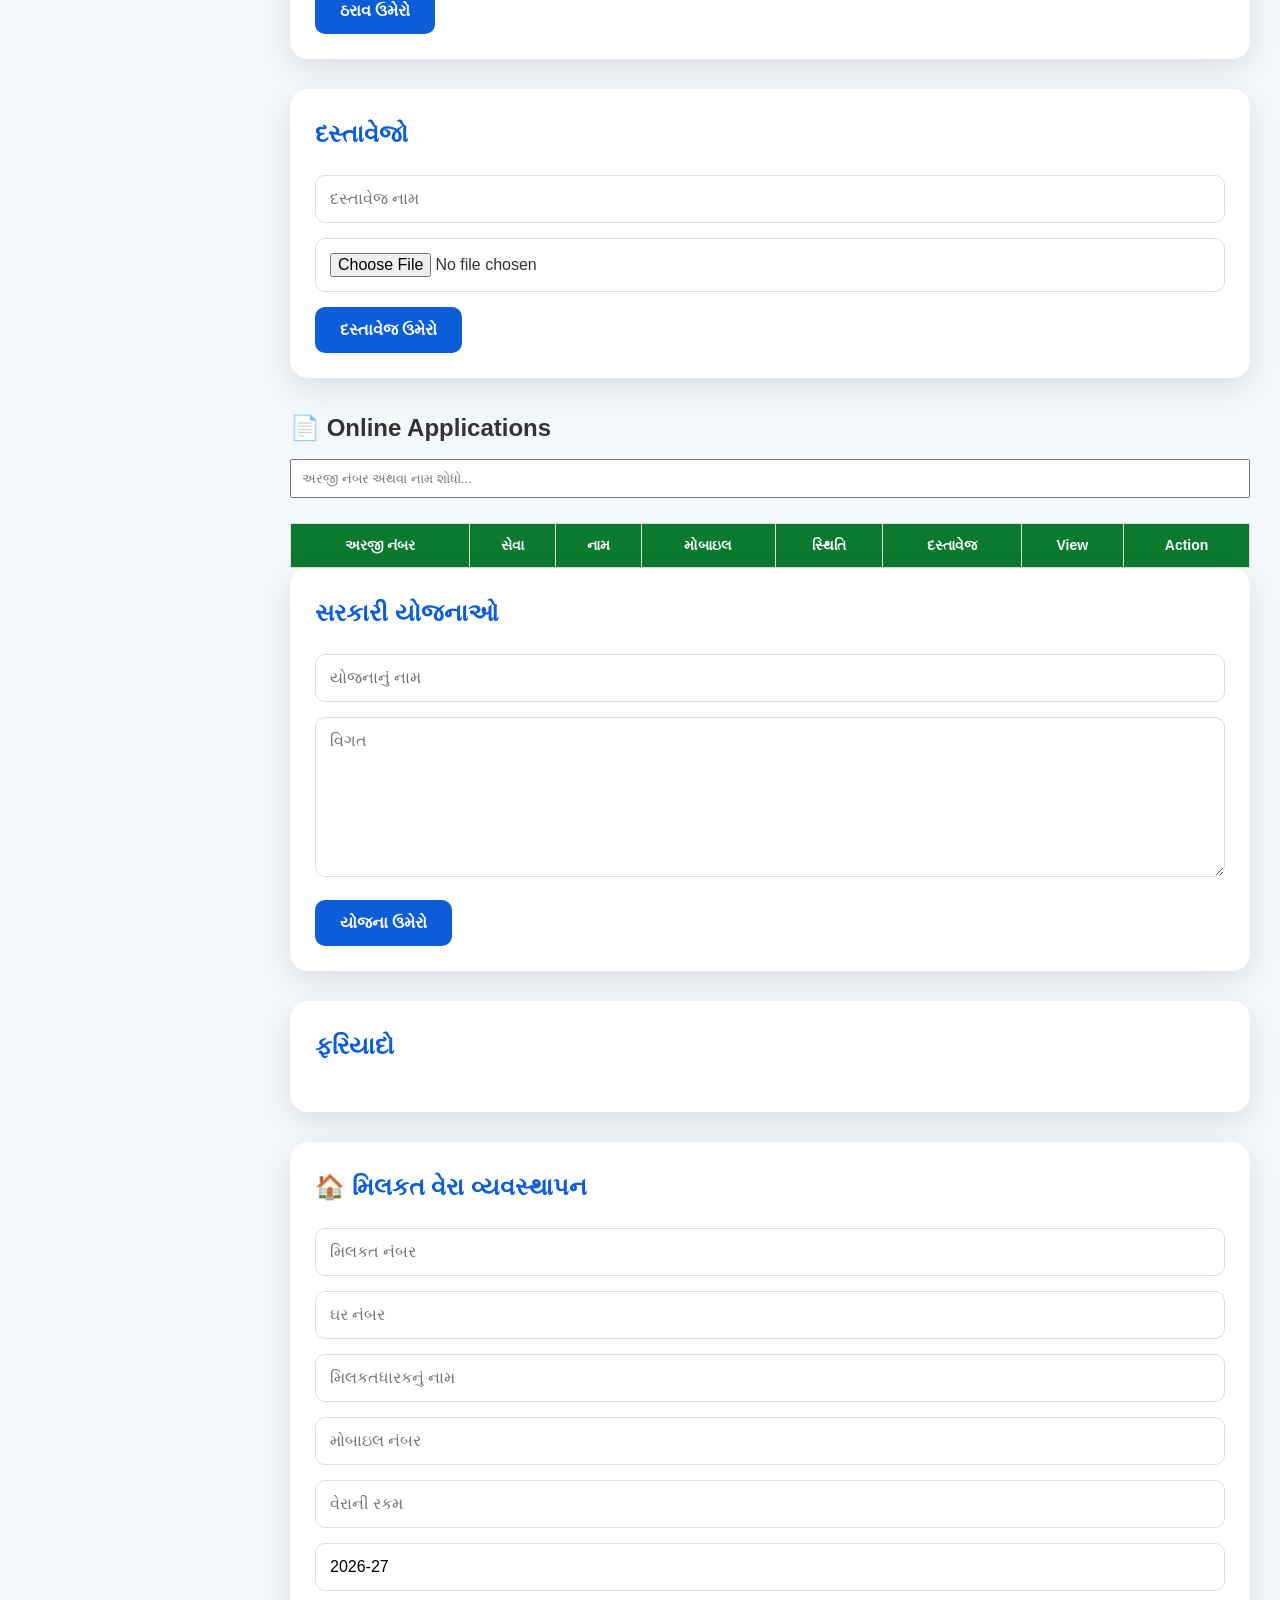
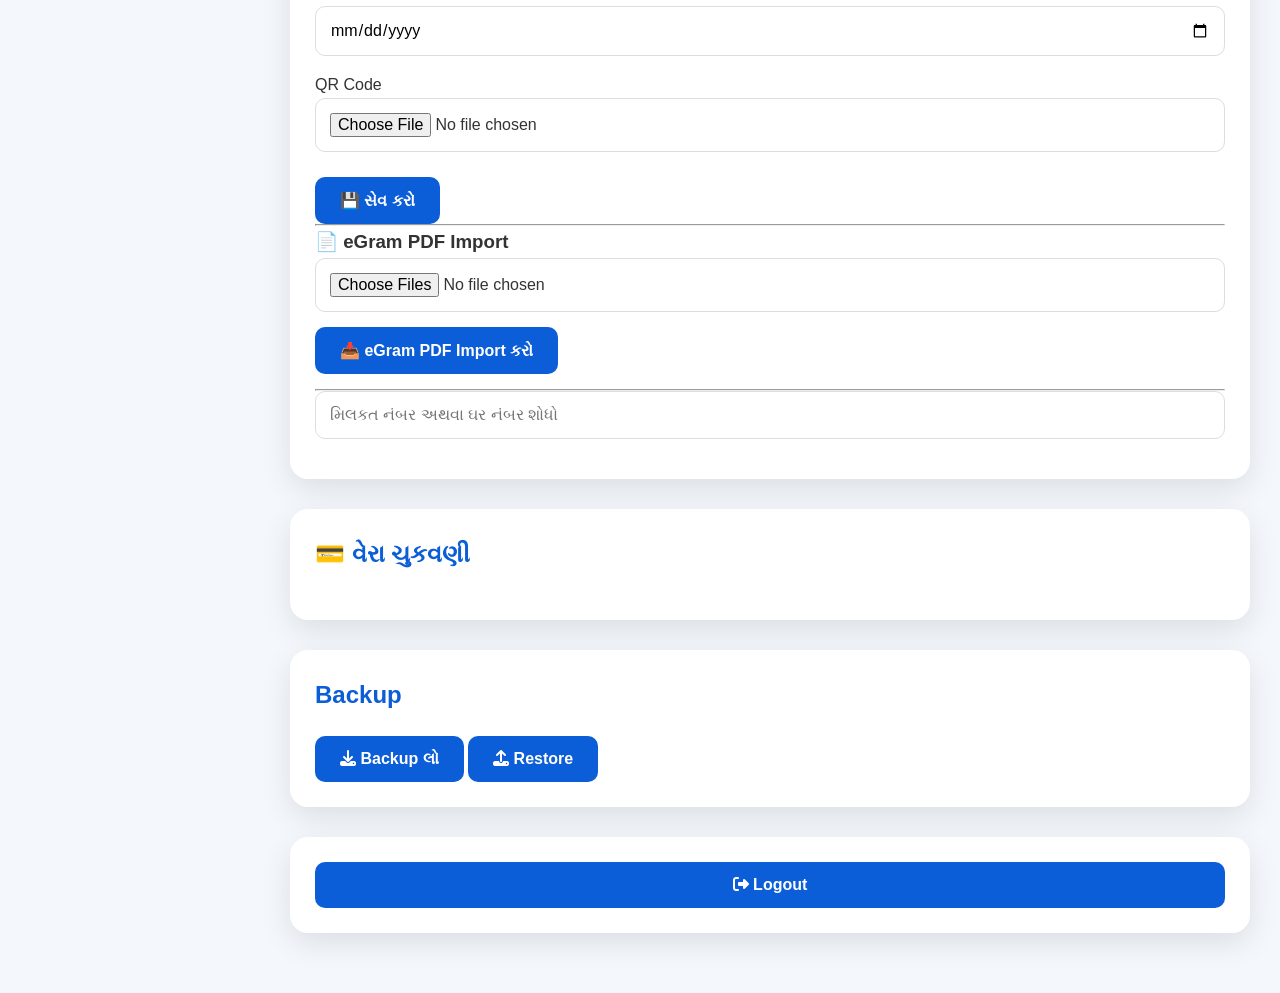
==== commit 5f696fb1: "Add files via upload" ====
--- a/admin.html
+++ b/admin.html
@@ -50,7 +50,9 @@
 
 <li><a href="#complaints"><i class="fa fa-comment"></i> Complaints</a></li>
 
-<li><a href="#tax"><i class="fa fa-money-bill"></i> Tax</a></li>
+<li><a href="#propertyTax"><i class="fa fa-house"></i> Property Tax</a></li>
+
+<li><a href="#taxPayments"><i class="fa fa-money-check-dollar"></i> વેરા ચુકવણી</a></li>
 
 </ul>
 
@@ -299,7 +301,7 @@
 
 <textarea id="resolutionDescription" placeholder="વિગત"></textarea>
 
-<input type="text" id="resolutionFile" placeholder="PDF URL">
+<input type="file" id="resolutionFile" accept=".pdf">
 
 <button type="submit">ઠરાવ ઉમેરો</button>
 
@@ -386,27 +388,81 @@
 
 </section>
 
-<!-- Tax -->
-
-<section id="tax" class="admin-section">
-
-<h2>ટેક્સ માહિતી</h2>
-
-<form id="taxForm">
-
-<input type="text" id="taxTitle" placeholder="ટેક્સનું નામ">
-
-<input type="text" id="taxAmount" placeholder="રકમ">
-
-<input type="text" id="taxQr" placeholder="QR Code Image URL">
-
-<button type="submit">સેવ કરો</button>
-
-</form>
-
-<div id="taxList"></div>
-
-</section>
+<!-- Property Tax Management -->
+
+<section id="propertyTax" class="admin-section">
+
+<h2>🏠 મિલકત વેરા વ્યવસ્થાપન</h2>
+
+<form id="propertyTaxForm">
+
+<input type="text" id="propertyNo" placeholder="મિલકત નંબર" required>
+
+<input type="text" id="houseNo" placeholder="ઘર નંબર" required>
+
+<input type="text" id="ownerName" placeholder="મિલકતધારકનું નામ" required>
+
+<input type="text" id="ownerMobile" placeholder="મોબાઇલ નંબર">
+
+<input type="number" id="taxAmount" placeholder="વેરાની રકમ" required>
+
+<input type="text" id="taxYear" value="2026-27">
+
+<input type="date" id="lastDate">
+
+<label>QR Code</label>
+
+<input type="file" id="taxQrFile" accept="image/*">
+
+<img id="taxQrPreview"
+width="120"
+style="margin-top:10px;border-radius:8px;display:block;">
+
+<button type="submit">
+💾 સેવ કરો
+</button>
+
+</form>
+
+<hr>
+
+<h3>📄 eGram PDF Import</h3>
+
+<input
+type="file"
+id="taxPdfFiles"
+accept=".pdf"
+multiple>
+
+<button id="importTaxPdf">
+📥 eGram PDF Import કરો
+</button>
+
+<div id="importProgress" style="margin-top:15px;"></div>
+
+<div id="importResult" style="margin-top:10px;"></div>
+
+<hr>
+
+<input
+type="text"
+id="searchPropertyTax"
+placeholder="મિલકત નંબર અથવા ઘર નંબર શોધો">
+
+<div id="propertyTaxList"></div>
+
+</section>
+
+<!-- Property Tax Payments -->
+
+<section id="taxPayments" class="admin-section">
+
+<h2>💳 વેરા ચુકવણી</h2>
+
+<div id="taxPaymentsList"></div>
+
+</section>
+
 <!-- Backup -->
 
 <section id="backup" class="admin-section">
@@ -512,8 +568,14 @@
 
 <script src="https://cdnjs.cloudflare.com/ajax/libs/jspdf/2.5.1/jspdf.umd.min.js"></script>
 
-<script type="module" src="admin.js"></script>
+<script src="https://cdnjs.cloudflare.com/ajax/libs/pdf.js/3.11.174/pdf.min.js"></script>
+
+<script src="https://unpkg.com/tesseract.js@5/dist/tesseract.min.js"></script>
+
+<script type="module" src="admin.js?v=20260731"></script>
+
+<script type="module" src="property-import.js"></script>
+
 
 </body>
-
 </html>
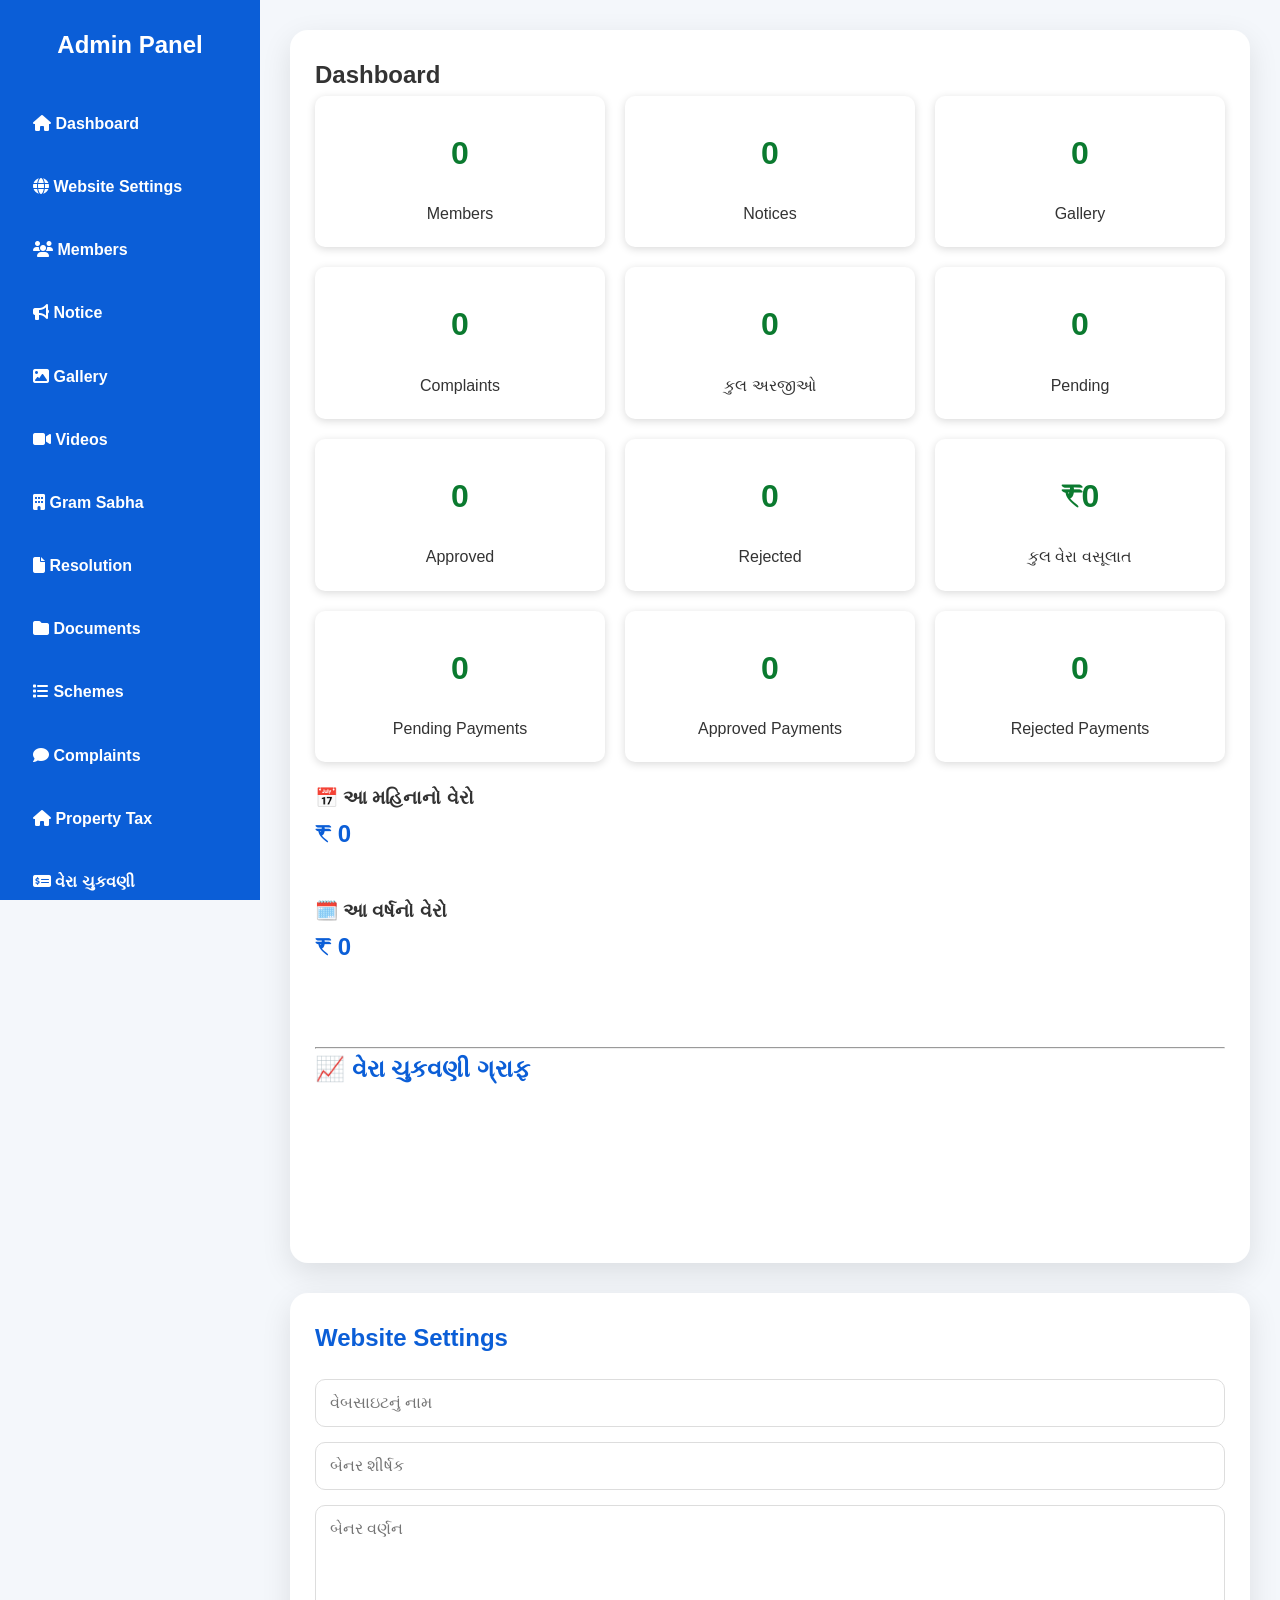
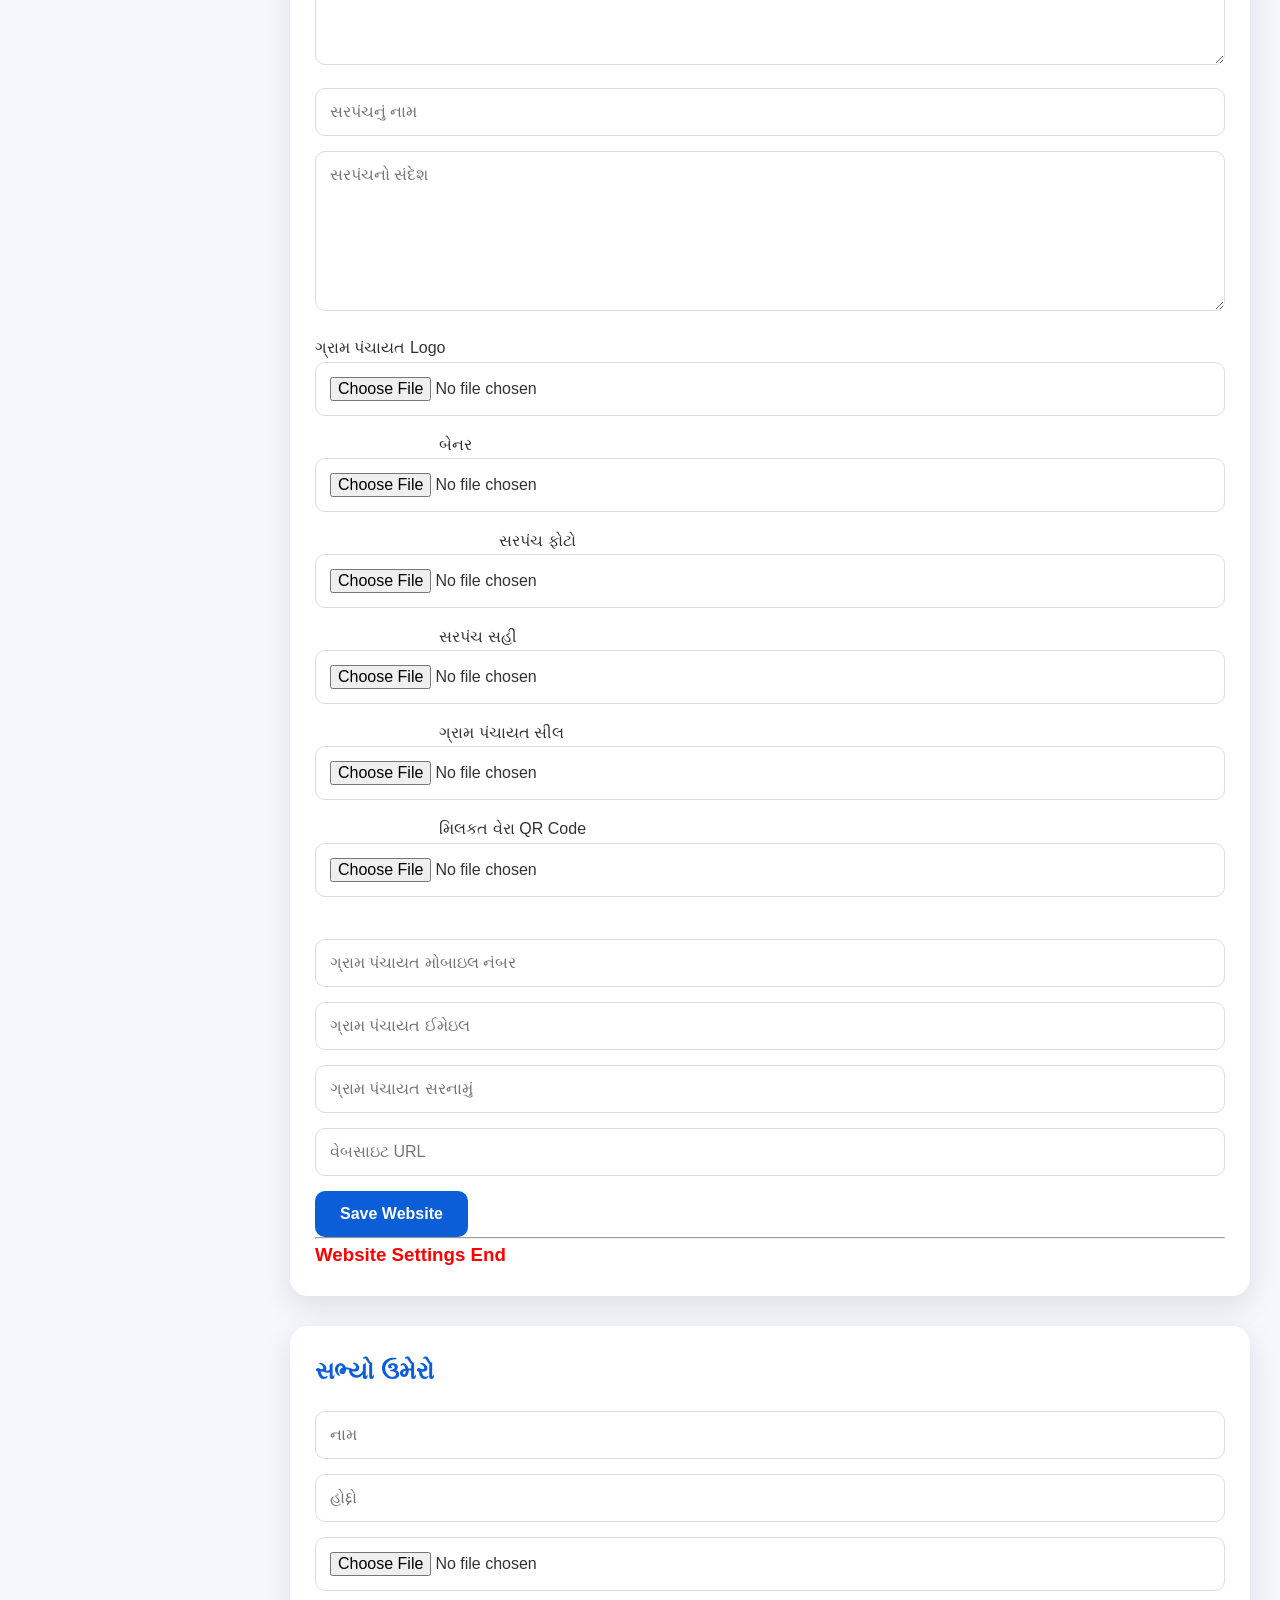
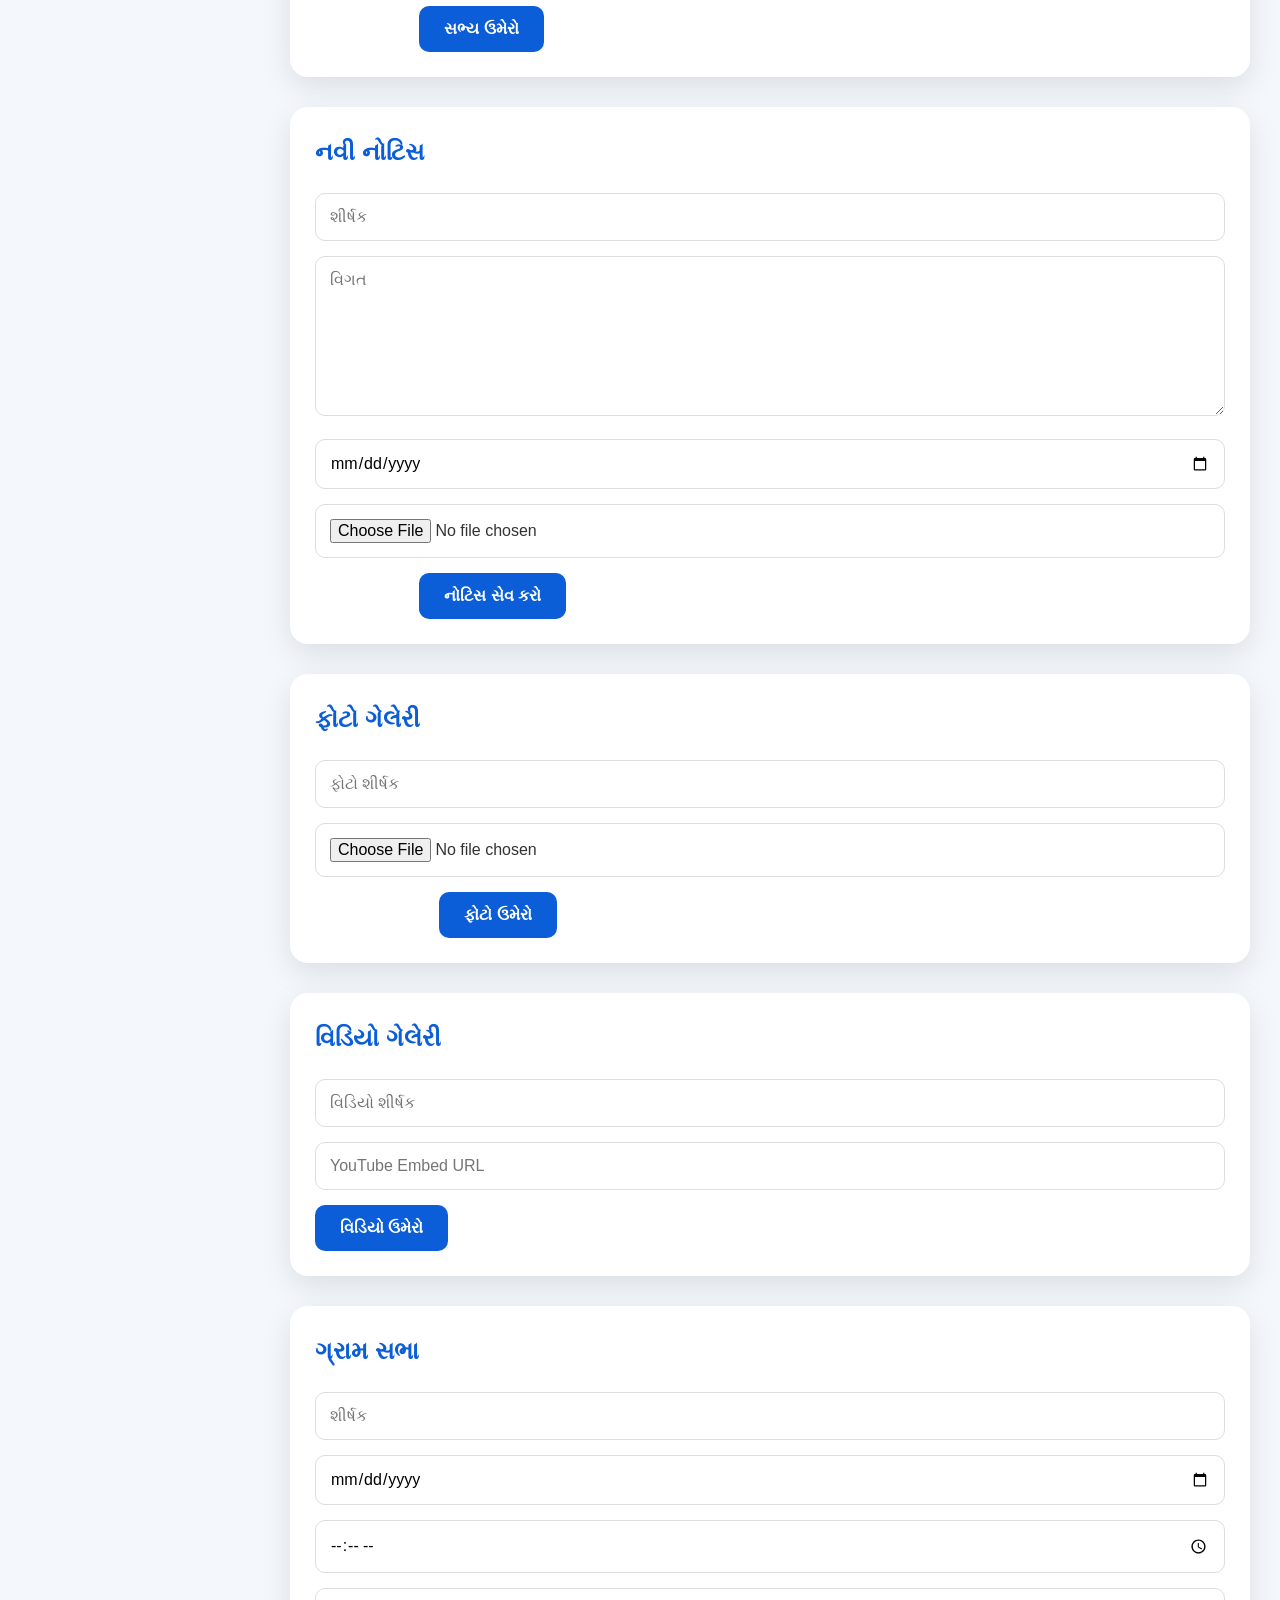
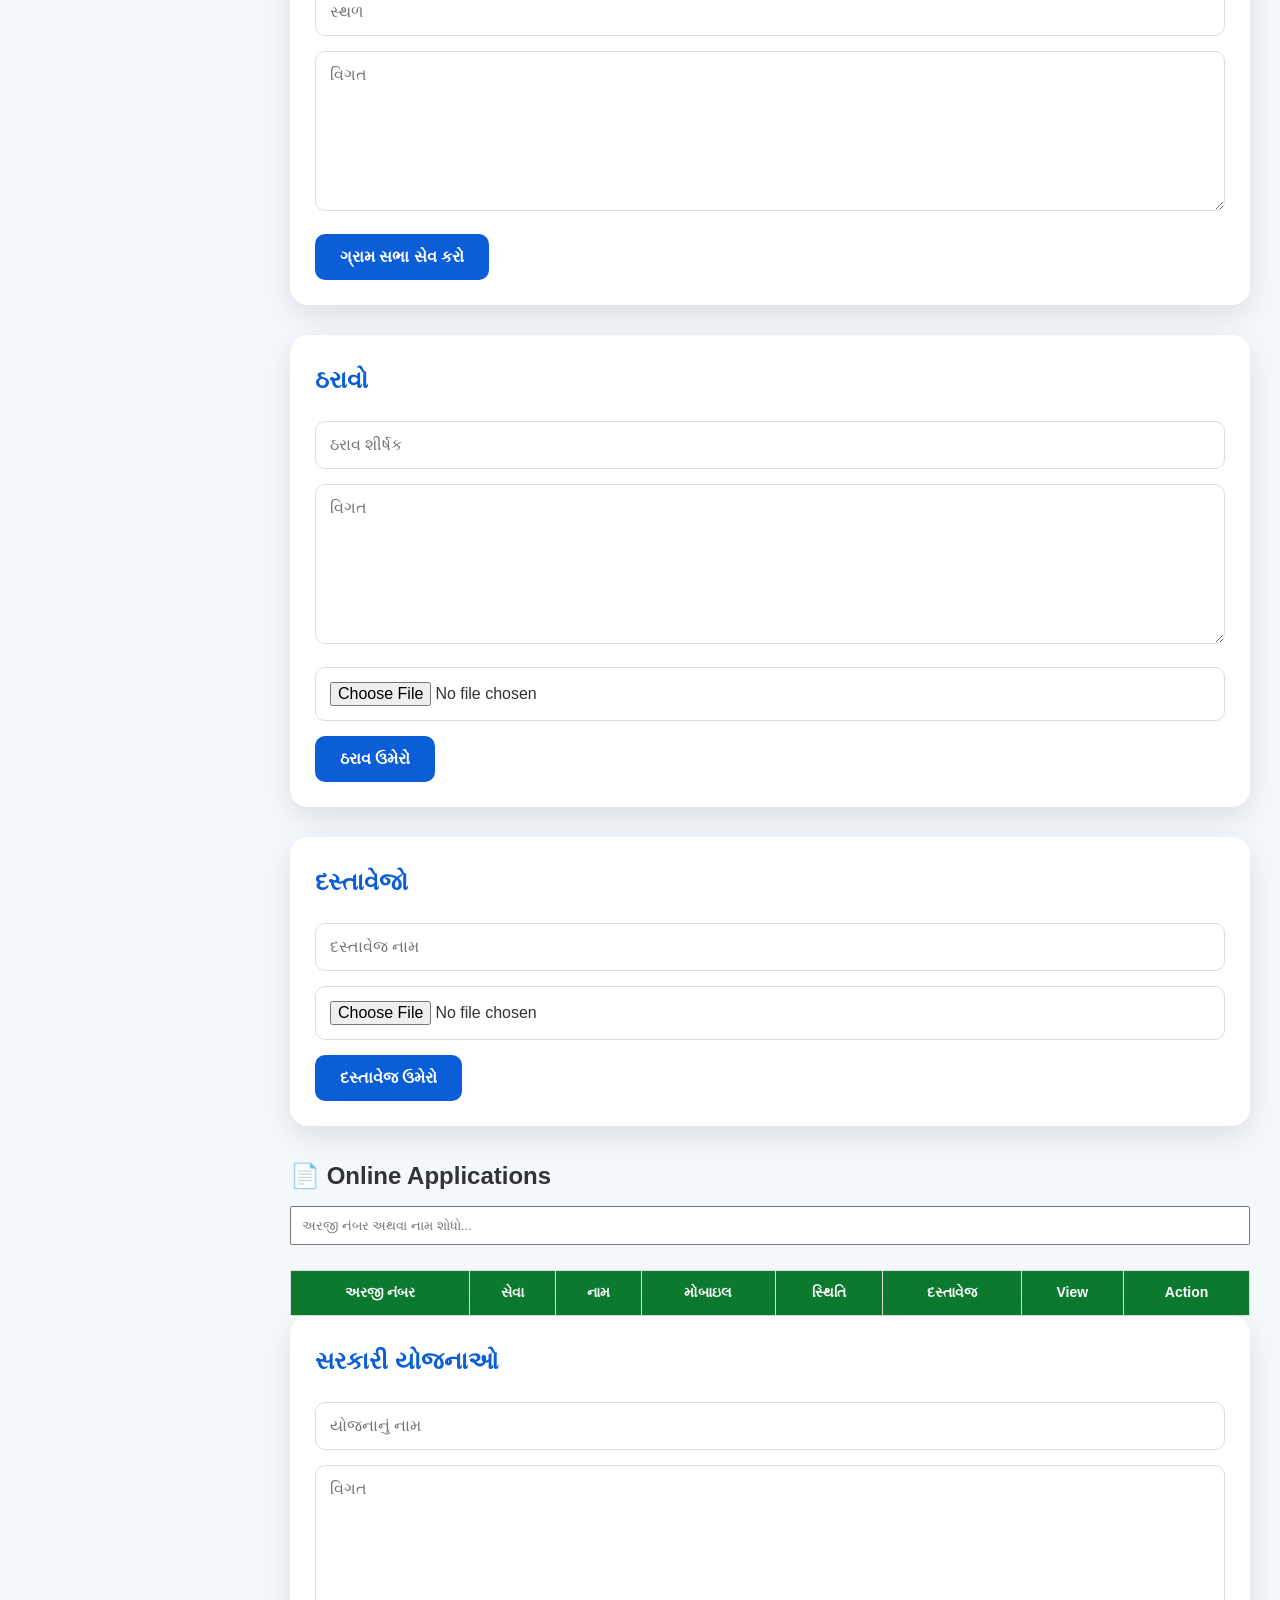
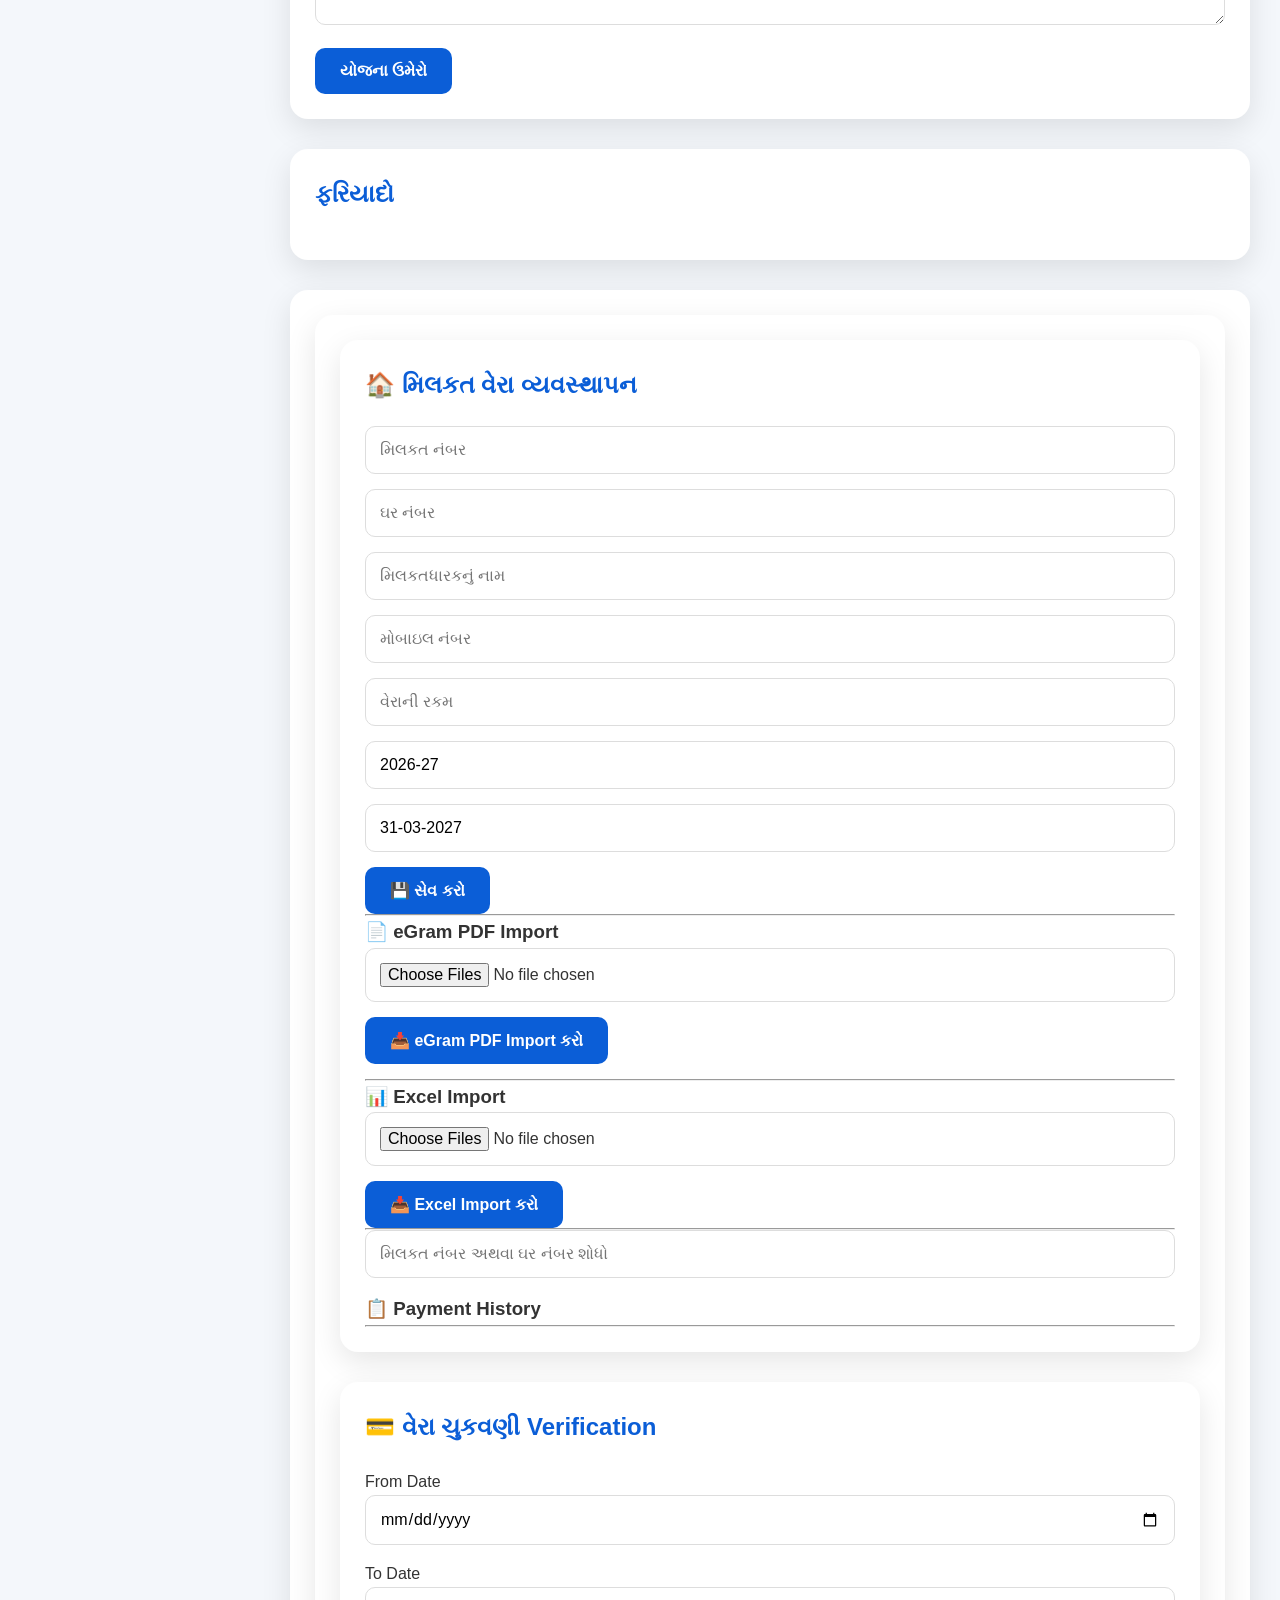
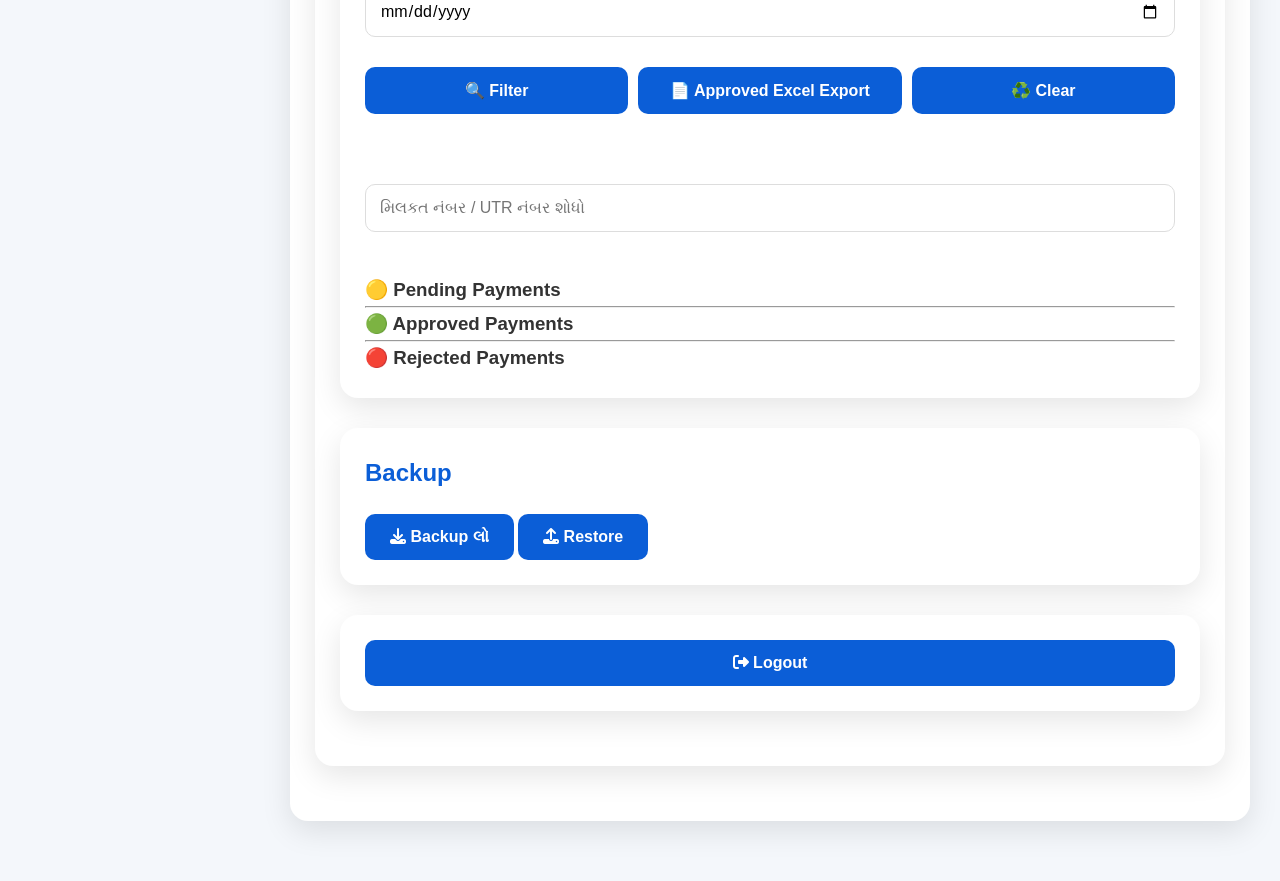
==== commit e605d46b: "Add files via upload" ====
--- a/admin.html
+++ b/admin.html
@@ -50,10 +50,16 @@
 
 <li><a href="#complaints"><i class="fa fa-comment"></i> Complaints</a></li>
 
-<li><a href="#propertyTax"><i class="fa fa-house"></i> Property Tax</a></li>
+<li><a href="#property"><i class="fa fa-house"></i> Property Tax</a></li>
 
 <li><a href="#taxPayments"><i class="fa fa-money-check-dollar"></i> વેરા ચુકવણી</a></li>
 
+<li>
+  <a href="#backup">
+    <i class="fa fa-database"></i> Backup
+  </a>
+</li>
+
 </ul>
 
 </aside>
@@ -65,6 +71,19 @@
 <section id="dashboard" class="admin-section">
 
 <h1>Dashboard</h1>
+
+<div id="paymentNotification"
+style="
+display:none;
+background:#fff3cd;
+border:1px solid #ffc107;
+padding:12px;
+border-radius:8px;
+margin-bottom:20px;
+font-size:16px;
+font-weight:bold;
+color:#856404;">
+</div>
 
 <div class="dashboard-cards">
 
@@ -120,7 +139,47 @@
   <p>Rejected</p>
 </div>
 
-</div>
+<div class="card">
+  <h2 id="totalTaxCollection">₹0</h2>
+  <p>કુલ વેરા વસૂલાત</p>
+</div>
+
+<div class="card">
+  <h2 id="pendingTaxPayments">0</h2>
+  <p>Pending Payments</p>
+</div>
+
+<div class="card">
+  <h2 id="approvedTaxPayments">0</h2>
+  <p>Approved Payments</p>
+</div>
+
+<div class="card">
+  <h2 id="rejectedTaxPayments">0</h2>
+  <p>Rejected Payments</p>
+</div>
+
+<div class="dashboard-cards">
+
+  <div class="dashboard-card">
+    <h3>📅 આ મહિનાનો વેરો</h3>
+    <h2 id="monthlyTaxCollection">₹ 0</h2>
+  </div>
+
+  <div class="dashboard-card">
+    <h3>🗓️ આ વર્ષનો વેરો</h3>
+    <h2 id="yearlyTaxCollection">₹ 0</h2>
+  </div>
+
+</div>
+
+</div>
+
+<hr>
+
+<h2>📈 વેરા ચુકવણી ગ્રાફ</h2>
+
+<canvas id="taxChart" height="120"></canvas>
 
 </section>
 <!-- Website Settings -->
@@ -161,6 +220,17 @@
 <input type="file" id="stampFile" accept="image/*">
 <img id="stampPreview" width="120">
 
+<label>મિલકત વેરા QR Code</label>
+
+<input
+type="file"
+id="taxQrFile"
+accept="image/*">
+
+<img
+id="taxQrPreview"
+width="120">
+
 <input type="text" id="panchayatMobile" placeholder="ગ્રામ પંચાયત મોબાઇલ નંબર">
 
 <input type="email" id="panchayatEmail" placeholder="ગ્રામ પંચાયત ઈમેઇલ">
@@ -170,6 +240,9 @@
 <input type="text" id="websiteUrl" placeholder="વેબસાઇટ URL">
 
 <button type="submit">Save Website</button>
+
+<hr>
+<h3 style="color:red">Website Settings End</h3>
 
 </form>
 
@@ -388,37 +461,61 @@
 
 </section>
 
+<section id="property" class="admin-section">
+
+<section id="property" class="admin-section">
+
 <!-- Property Tax Management -->
 
-<section id="propertyTax" class="admin-section">
+<section id="property" class="admin-section">
 
 <h2>🏠 મિલકત વેરા વ્યવસ્થાપન</h2>
 
 <form id="propertyTaxForm">
 
-<input type="text" id="propertyNo" placeholder="મિલકત નંબર" required>
-
-<input type="text" id="houseNo" placeholder="ઘર નંબર" required>
-
-<input type="text" id="ownerName" placeholder="મિલકતધારકનું નામ" required>
-
-<input type="text" id="ownerMobile" placeholder="મોબાઇલ નંબર">
-
-<input type="number" id="taxAmount" placeholder="વેરાની રકમ" required>
-
-<input type="text" id="taxYear" value="2026-27">
-
-<input type="date" id="lastDate">
-
-<label>QR Code</label>
-
-<input type="file" id="taxQrFile" accept="image/*">
-
-<img id="taxQrPreview"
-width="120"
-style="margin-top:10px;border-radius:8px;display:block;">
-
-<button type="submit">
+<input
+type="text"
+id="propertyNo"
+placeholder="મિલકત નંબર"
+required>
+
+<input
+type="text"
+id="houseNo"
+placeholder="ઘર નંબર"
+required>
+
+<input
+type="text"
+id="ownerName"
+placeholder="મિલકતધારકનું નામ"
+required>
+
+<input
+type="text"
+id="ownerMobile"
+placeholder="મોબાઇલ નંબર">
+
+<input
+type="number"
+id="taxAmount"
+placeholder="વેરાની રકમ"
+required>
+
+<input
+type="text"
+id="taxYear"
+value="2026-27">
+
+<input
+type="text"
+id="lastDate"
+value="31-03-2027"
+placeholder="છેલ્લી તારીખ">
+
+<button
+type="submit"
+id="propertyTaxSubmitBtn">
 💾 સેવ કરો
 </button>
 
@@ -434,13 +531,37 @@
 accept=".pdf"
 multiple>
 
-<button id="importTaxPdf">
+<button
+type="button"
+id="importTaxPdf">
 📥 eGram PDF Import કરો
 </button>
 
-<div id="importProgress" style="margin-top:15px;"></div>
-
-<div id="importResult" style="margin-top:10px;"></div>
+<div
+id="importProgress"
+style="margin-top:15px;">
+</div>
+
+<div
+id="importResult"
+style="margin-top:10px;">
+</div>
+
+<hr>
+
+<h3>📊 Excel Import</h3>
+
+<input
+type="file"
+id="taxExcelFile"
+accept=".xlsx,.xls"
+multiple>
+
+<button
+type="button"
+id="importExcelBtn">
+📥 Excel Import કરો
+</button>
 
 <hr>
 
@@ -449,6 +570,12 @@
 id="searchPropertyTax"
 placeholder="મિલકત નંબર અથવા ઘર નંબર શોધો">
 
+<h3>📋 Payment History</h3>
+
+<div id="paymentHistoryList"></div>
+
+<hr>
+
 <div id="propertyTaxList"></div>
 
 </section>
@@ -457,9 +584,57 @@
 
 <section id="taxPayments" class="admin-section">
 
-<h2>💳 વેરા ચુકવણી</h2>
-
-<div id="taxPaymentsList"></div>
+<h2>💳 વેરા ચુકવણી Verification</h2>
+
+<label>From Date</label>
+
+<input
+type="date"
+id="fromDate">
+
+<label>To Date</label>
+
+<input
+type="date"
+id="toDate">
+
+<div class="payment-actions">
+
+<button id="filterPaymentsBtn">
+🔍 Filter
+</button>
+
+<button id="exportApprovedExcel">
+📄 Approved Excel Export
+</button>
+
+<button id="clearFilterBtn">
+♻️ Clear
+</button>
+
+</div>
+
+<br><br>
+
+<input
+type="text"
+id="searchTaxPayment"
+placeholder="મિલકત નંબર / UTR નંબર શોધો">
+
+<br><br>
+
+<h3>🟡 Pending Payments</h3>
+<div id="pendingPaymentsList"></div>
+
+<hr>
+
+<h3>🟢 Approved Payments</h3>
+<div id="approvedPaymentsList"></div>
+
+<hr>
+
+<h3>🔴 Rejected Payments</h3>
+<div id="rejectedPaymentsList"></div>
 
 </section>
 
@@ -480,6 +655,23 @@
 <i class="fa-solid fa-upload"></i>
  Restore
 </button>
+
+<div id="restoreProgress"
+style="
+display:none;
+margin-top:15px;
+padding:10px;
+background:#f5f5f5;
+border-radius:8px;
+font-weight:bold;">
+⏳ Restore શરૂ થઈ રહ્યું છે...
+</div>
+
+<input
+type="file"
+id="restoreFile"
+accept=".json"
+style="display:none;">
 
 </div>
 
@@ -568,14 +760,21 @@
 
 <script src="https://cdnjs.cloudflare.com/ajax/libs/jspdf/2.5.1/jspdf.umd.min.js"></script>
 
+<script src="assets/fonts/static_NotoSansGujarati-Regular-normal.js"></script>
+
+<script src="https://cdn.jsdelivr.net/npm/qrcode/build/qrcode.min.js"></script>
+
 <script src="https://cdnjs.cloudflare.com/ajax/libs/pdf.js/3.11.174/pdf.min.js"></script>
 
 <script src="https://unpkg.com/tesseract.js@5/dist/tesseract.min.js"></script>
 
 <script type="module" src="admin.js?v=20260731"></script>
 
+<script src="https://cdn.jsdelivr.net/npm/xlsx/dist/xlsx.full.min.js"></script>
+
 <script type="module" src="property-import.js"></script>
 
+<script src="https://cdn.jsdelivr.net/npm/chart.js"></script>
 
 </body>
 </html>
--- a/style.css
+++ b/style.css
@@ -1546,4 +1546,28 @@
 .table-responsive{
   width:100%;
   overflow-x:auto;
+}
+
+.payment-actions{
+  display:flex;
+  gap:10px;
+  margin:15px 0;
+  flex-wrap:wrap;
+}
+
+.payment-actions button{
+  flex:1;
+  min-width:150px;
+}
+
+@media (max-width:768px){
+
+  .payment-actions{
+    flex-direction:column;
+  }
+
+  .payment-actions button{
+    width:100%;
+  }
+
 }
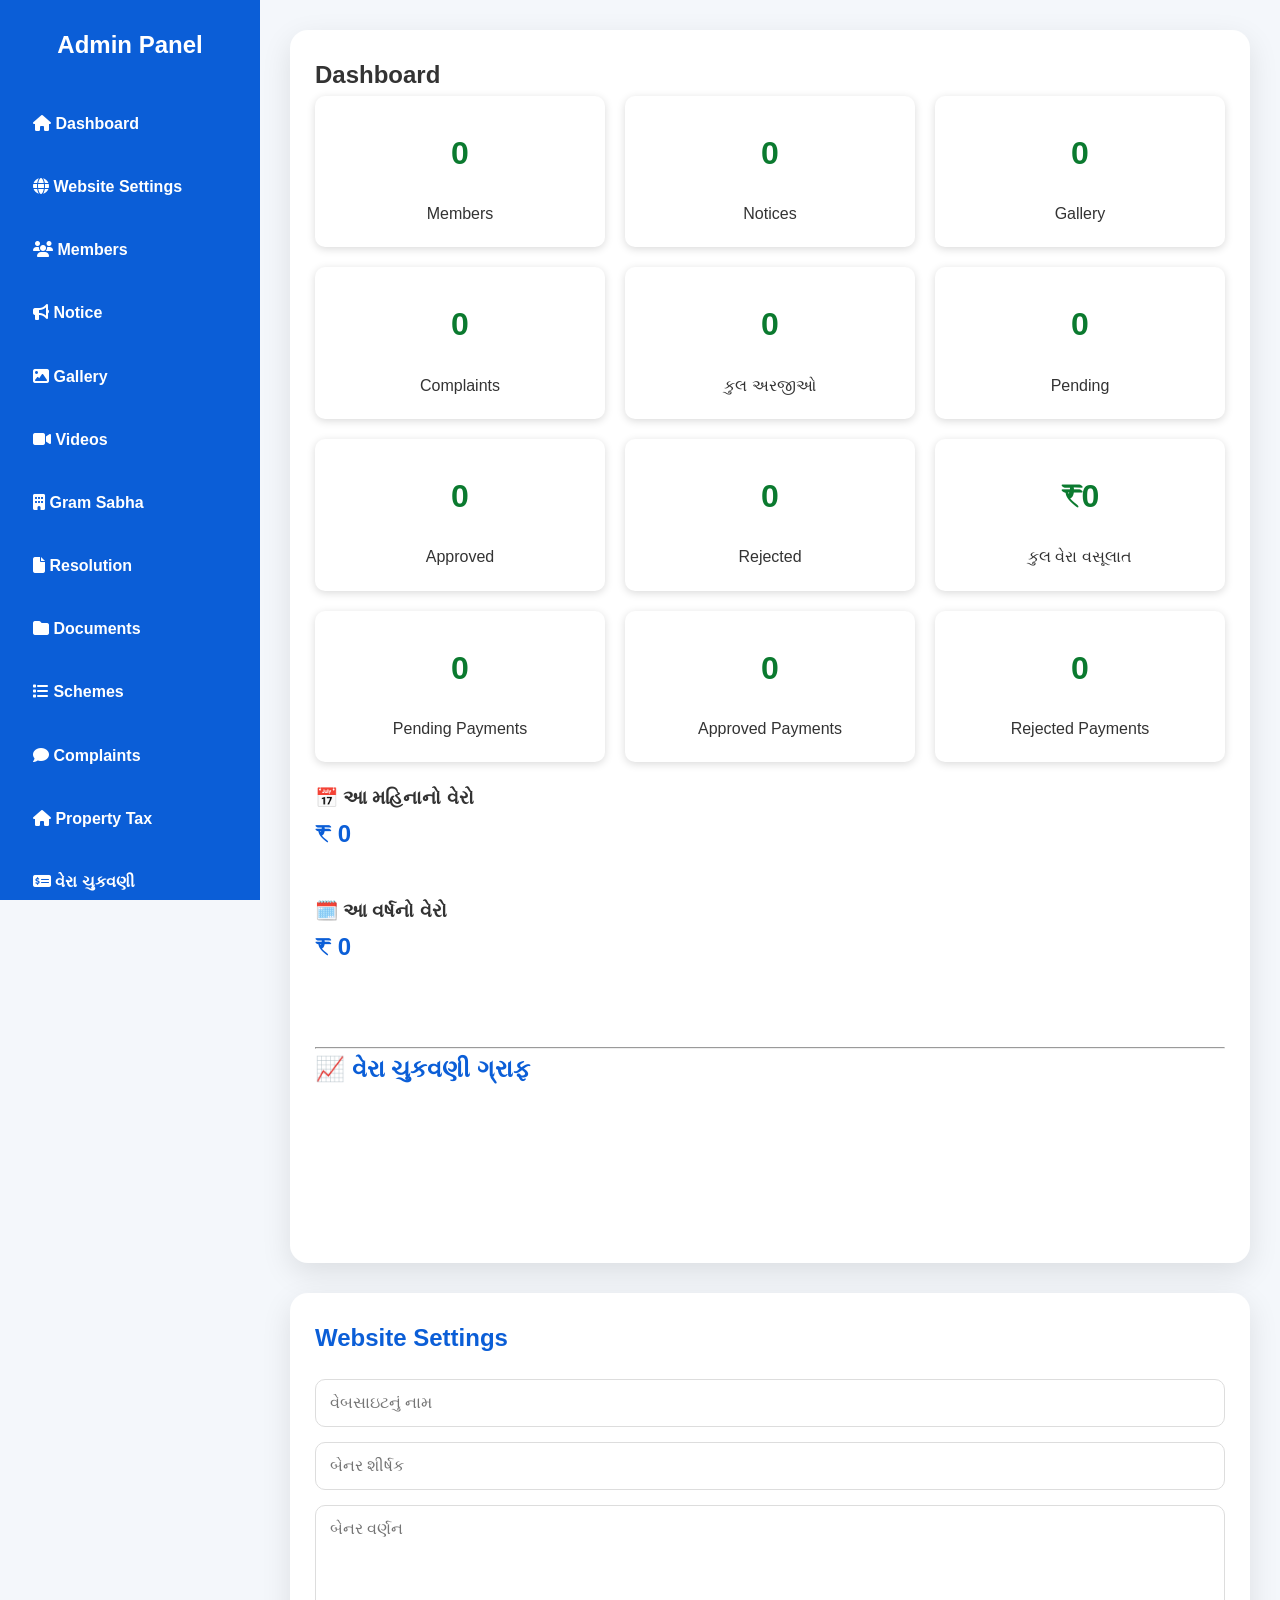
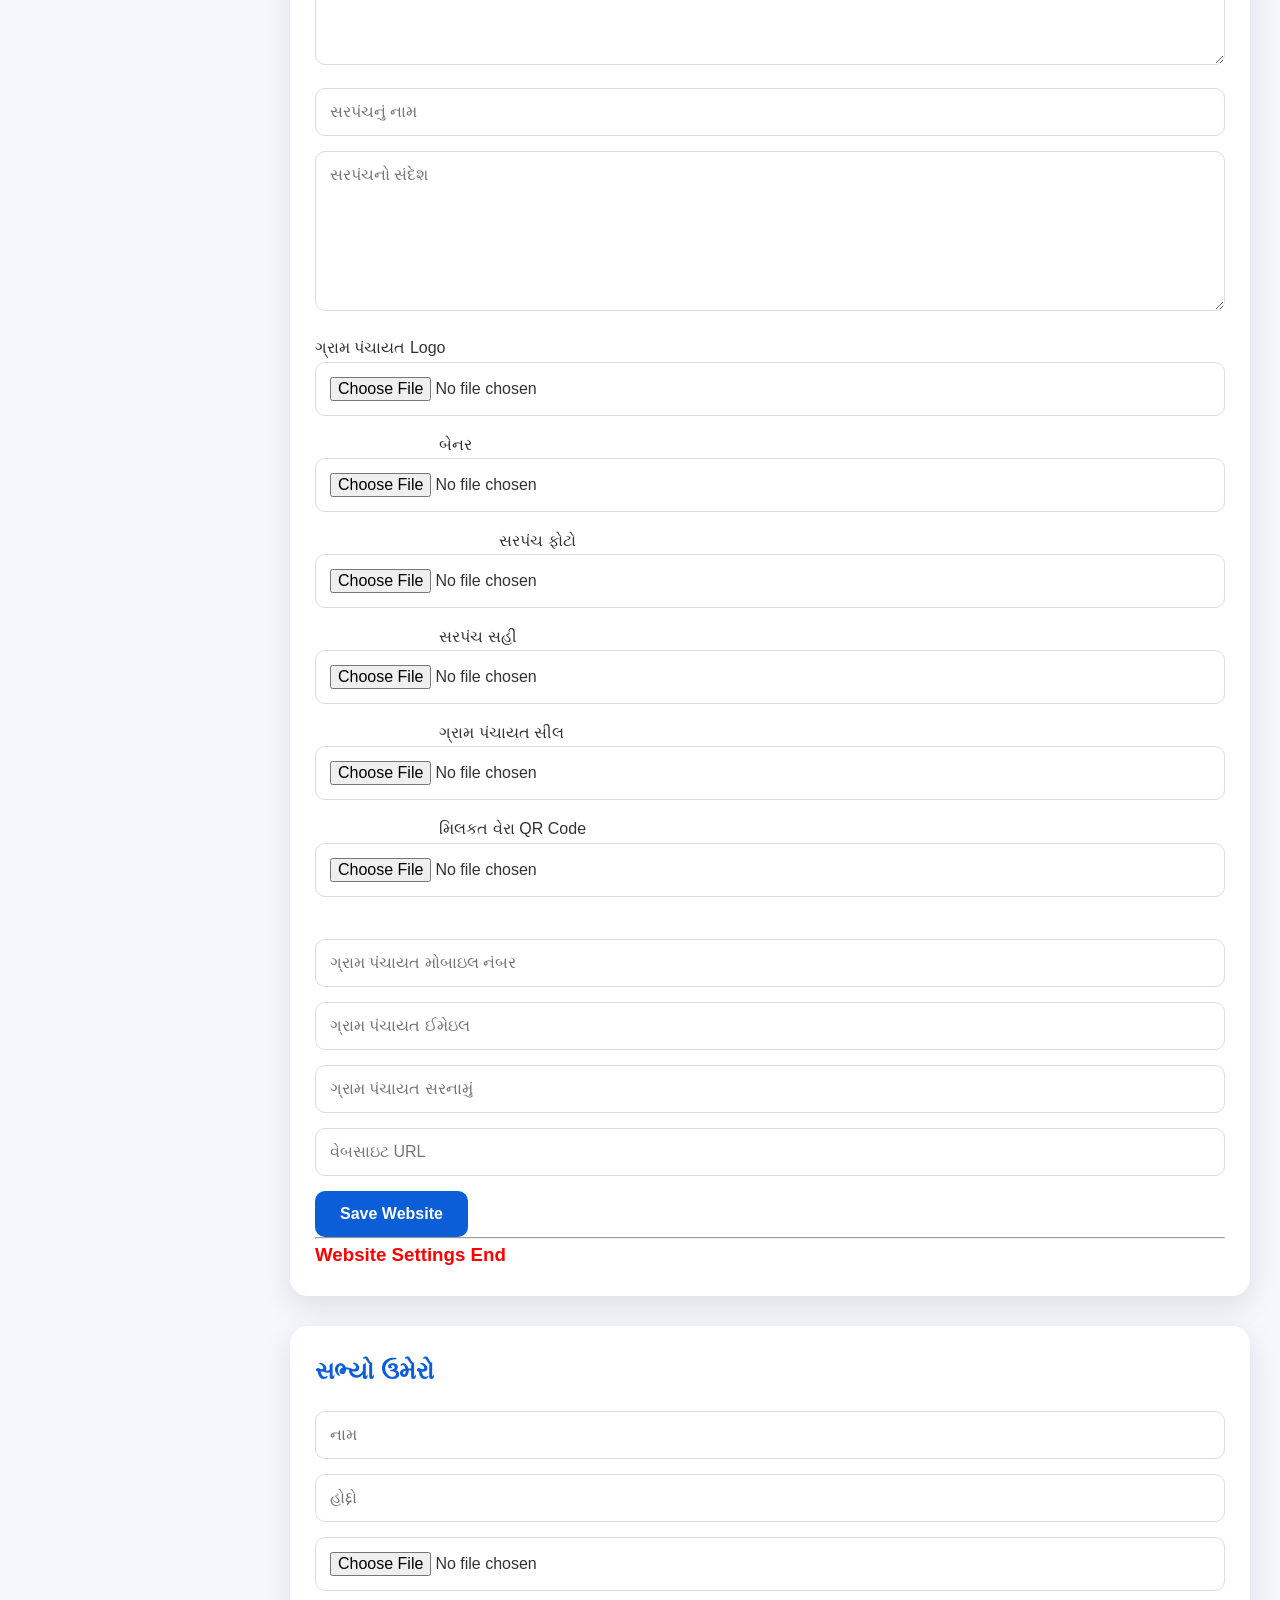
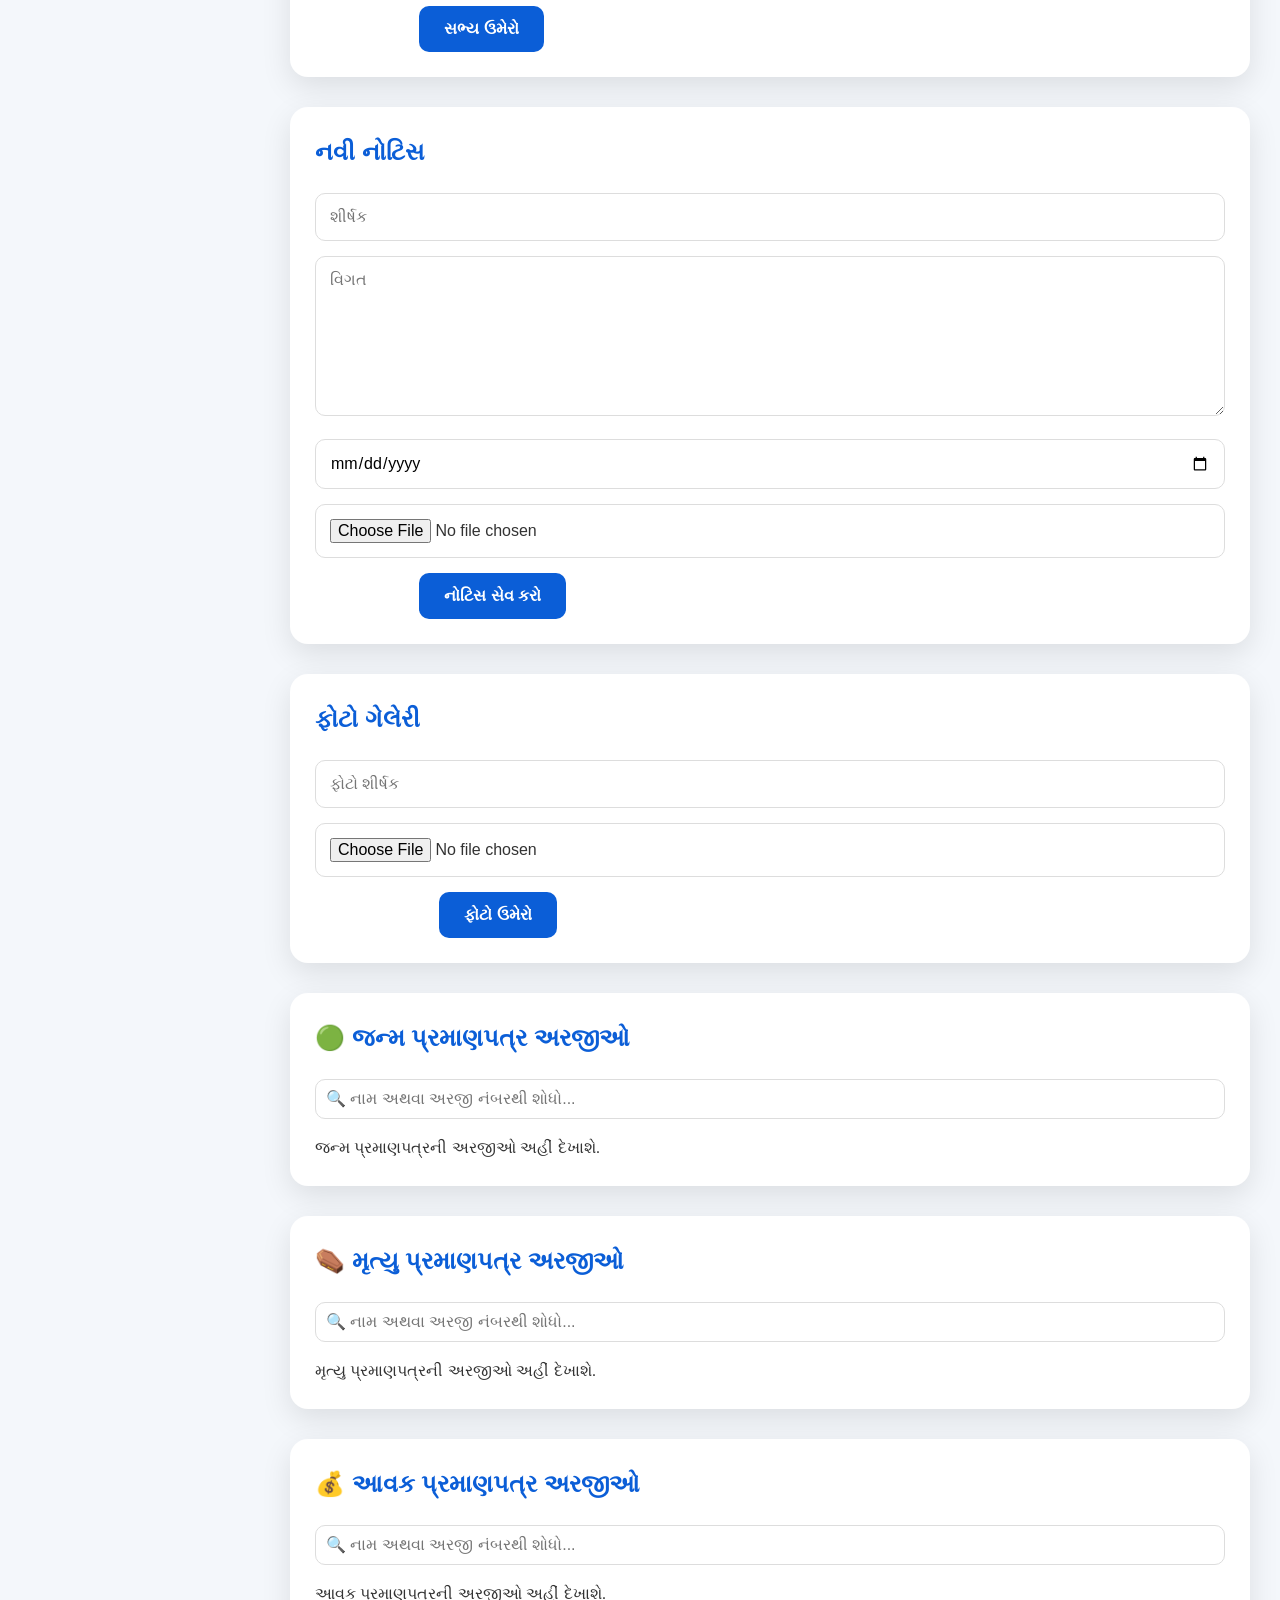
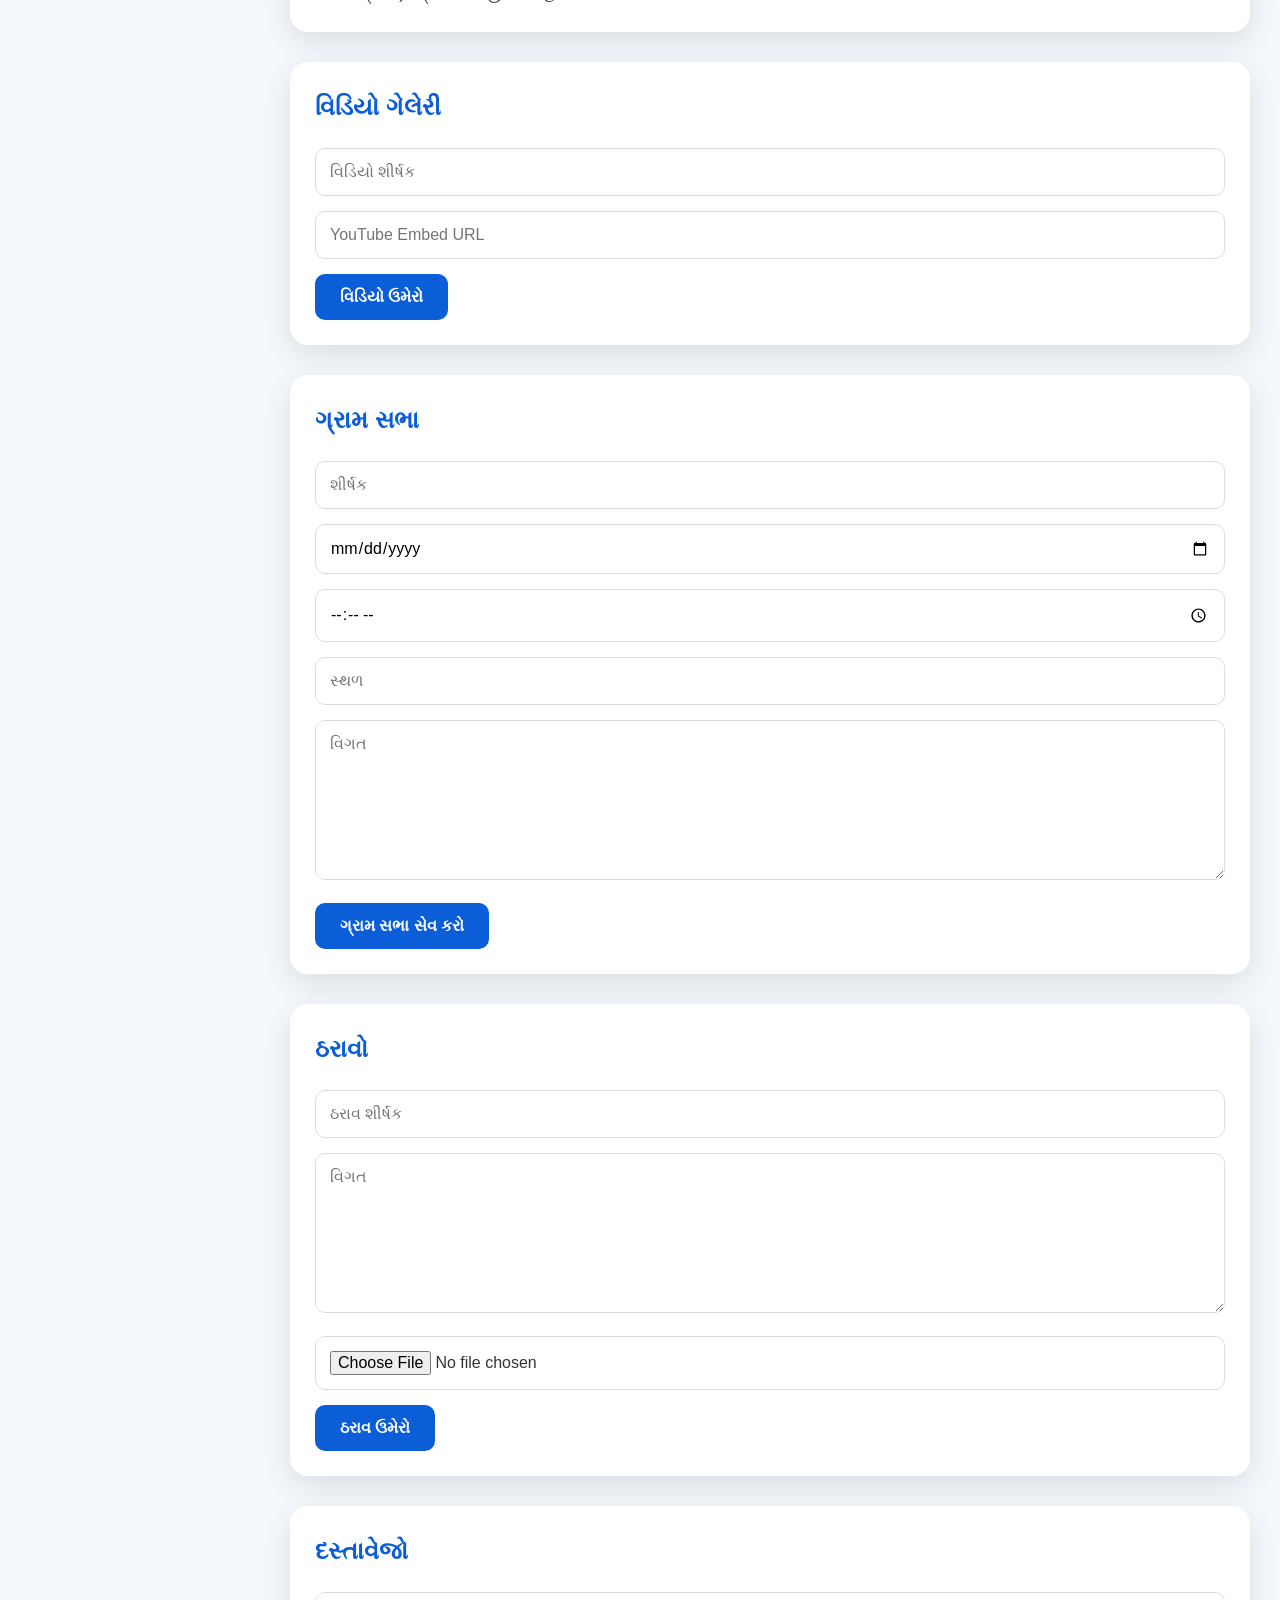
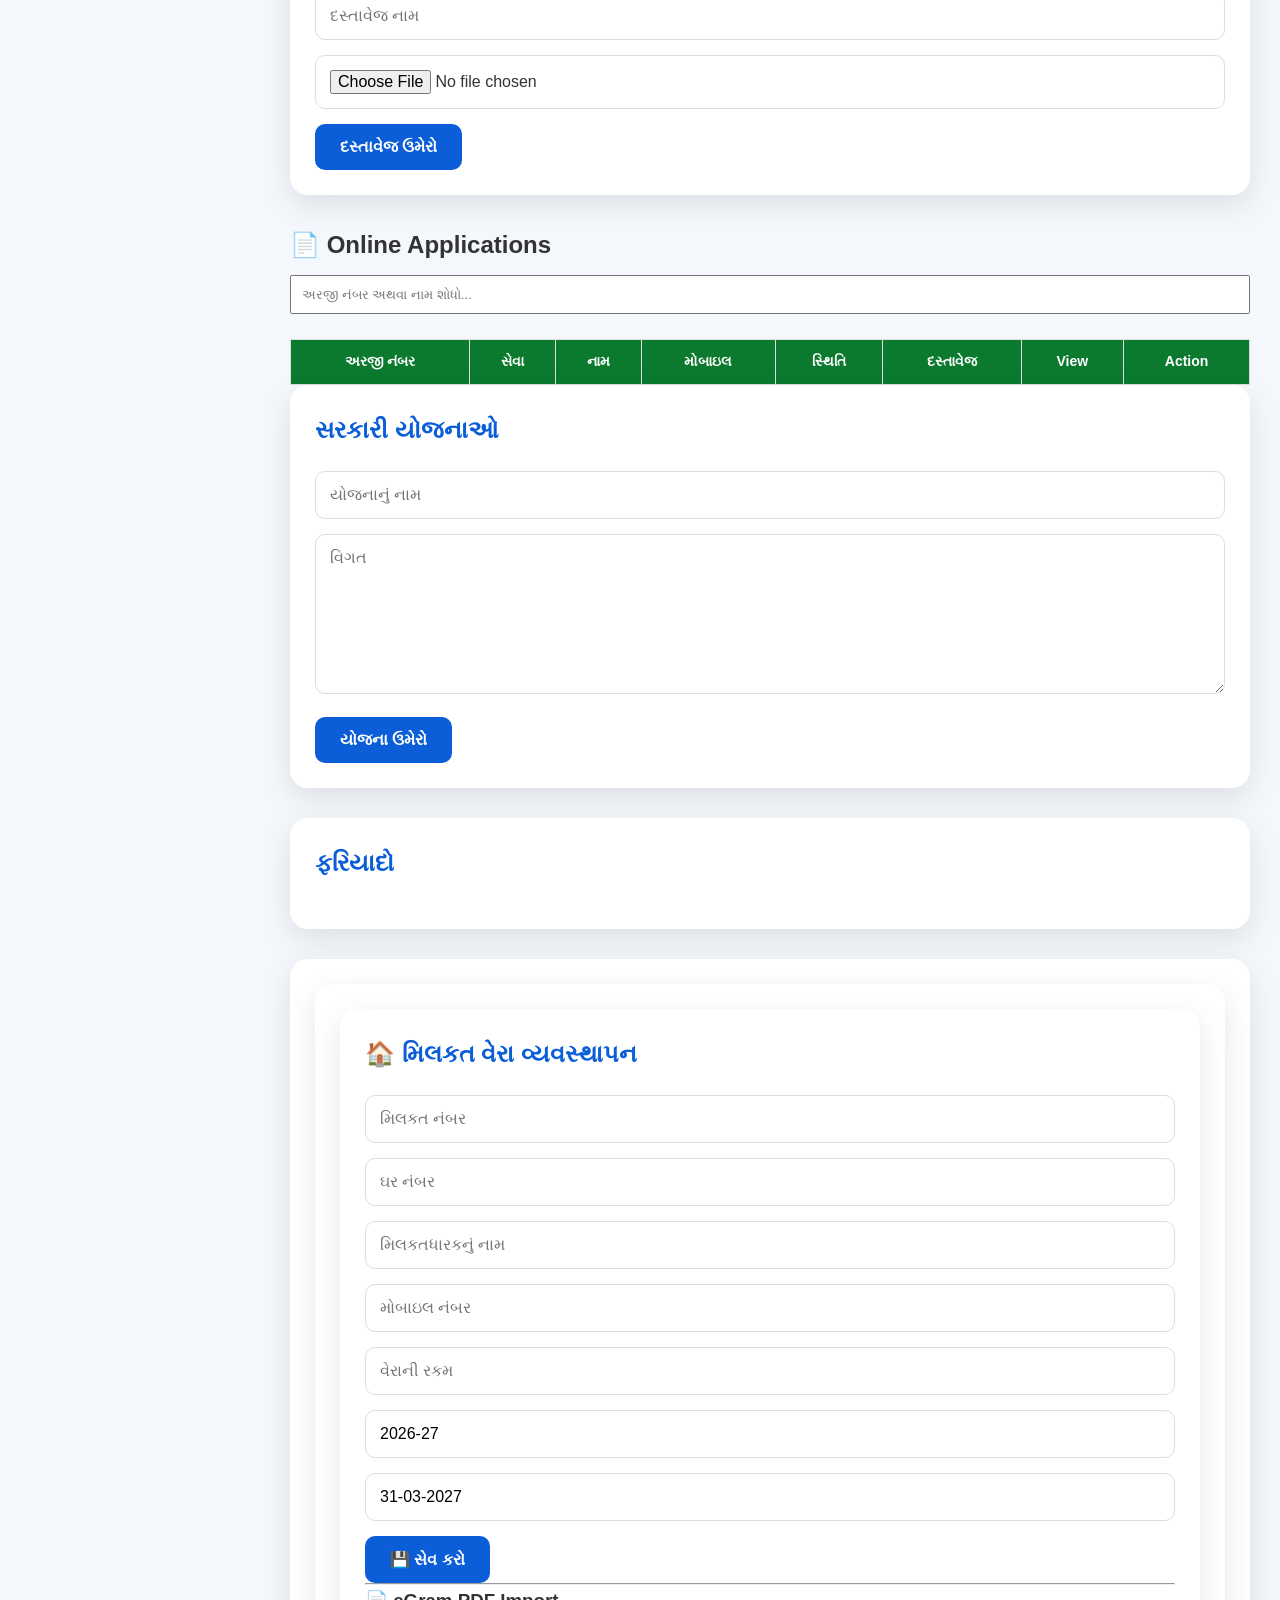
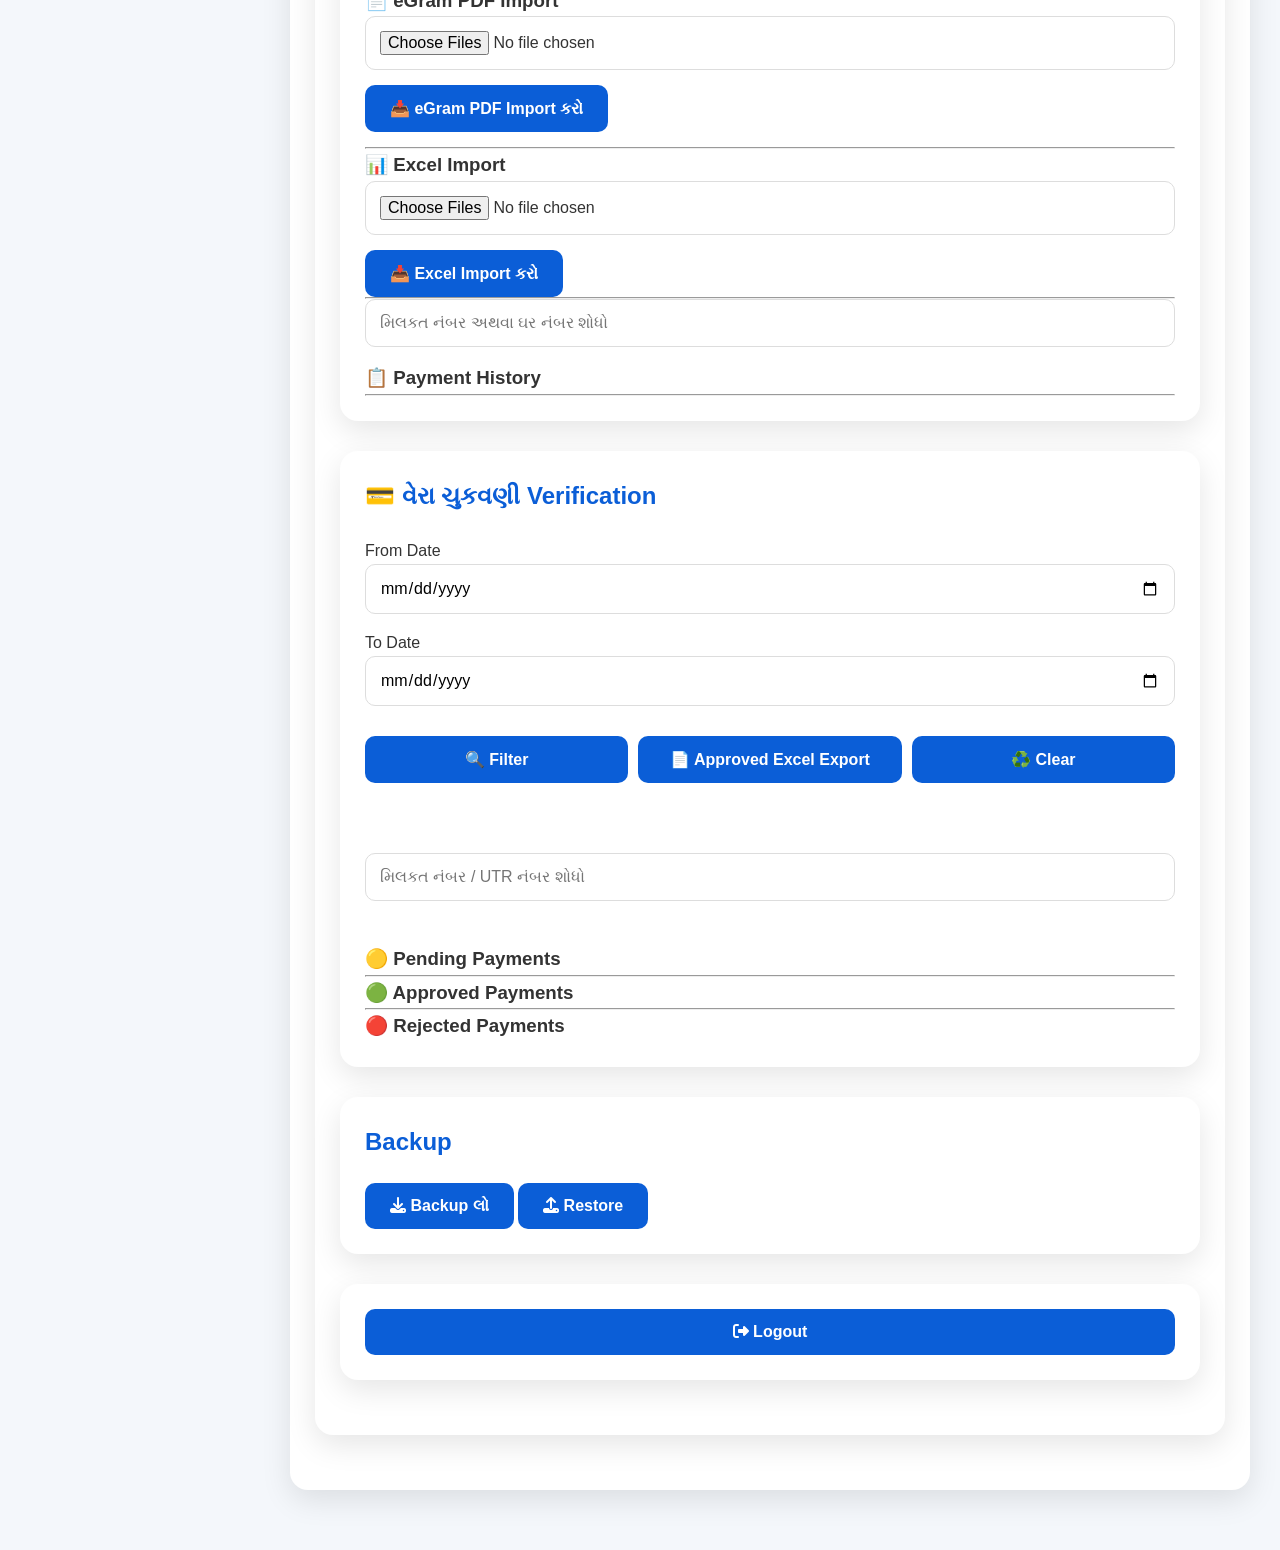
==== commit 0488b29f: "Add files via upload" ====
--- a/admin.html
+++ b/admin.html
@@ -317,10 +317,61 @@
 
 </section>
 
+<section class="admin-section">
+
+<h2>🟢 જન્મ પ્રમાણપત્ર અરજીઓ</h2>
+
+<input
+  type="text"
+  id="searchBirthApplications"
+  placeholder="🔍 નામ અથવા અરજી નંબરથી શોધો..."
+  style="width:100%;padding:10px;margin-bottom:15px;"
+>
+
+<div id="birthApplicationsList">
+  જન્મ પ્રમાણપત્રની અરજીઓ અહીં દેખાશે.
+</div>
+
+</section>
+
+<section class="admin-section">
+
+  <h2>⚰️ મૃત્યુ પ્રમાણપત્ર અરજીઓ</h2>
+
+  <input
+    type="text"
+    id="searchDeathApplications"
+    placeholder="🔍 નામ અથવા અરજી નંબરથી શોધો..."
+    style="width:100%;padding:10px;margin-bottom:15px;"
+  >
+
+  <div id="deathApplicationsList">
+    મૃત્યુ પ્રમાણપત્રની અરજીઓ અહીં દેખાશે.
+  </div>
+
+</section>
+
+<!-- Income Certificate Applications -->
+
+<section class="admin-section">
+
+  <h2>💰 આવક પ્રમાણપત્ર અરજીઓ</h2>
+
+  <input
+    type="text"
+    id="searchIncomeApplications"
+    placeholder="🔍 નામ અથવા અરજી નંબરથી શોધો..."
+    style="width:100%;padding:10px;margin-bottom:15px;"
+  >
+
+  <div id="incomeApplicationsList">
+    આવક પ્રમાણપત્રની અરજીઓ અહીં દેખાશે.
+  </div>
+
+</section>
+
 <!-- Video Gallery -->
-
 <section id="videos" class="admin-section">
-
 <h2>વિડિયો ગેલેરી</h2>
 
 <form id="videoForm">
--- a/style.css
+++ b/style.css
@@ -1422,6 +1422,10 @@
 border-radius:12px;
 position:relative;
 box-shadow:0 5px 20px rgba(0,0,0,.3);
+
+max-height:90vh;
+overflow-y:auto;
+box-sizing:border-box;
 }
 
 .popup-content h2{
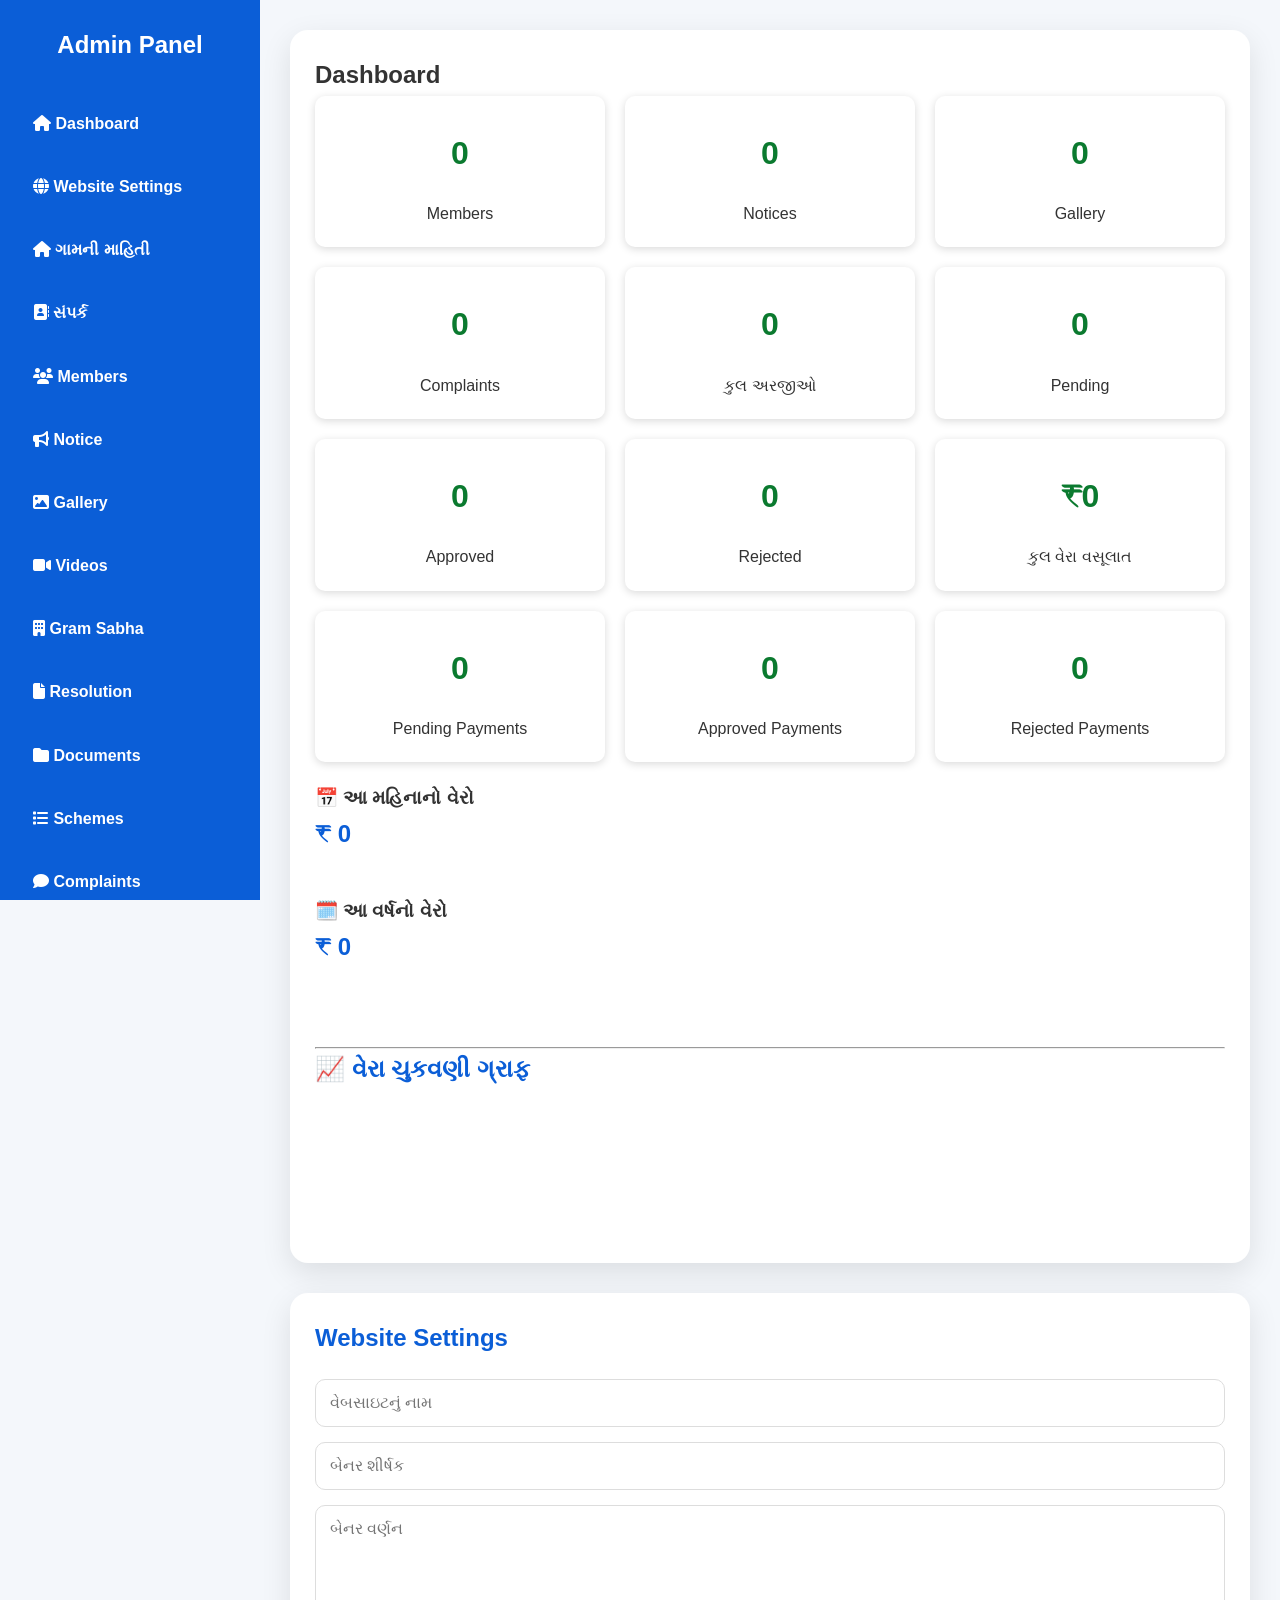
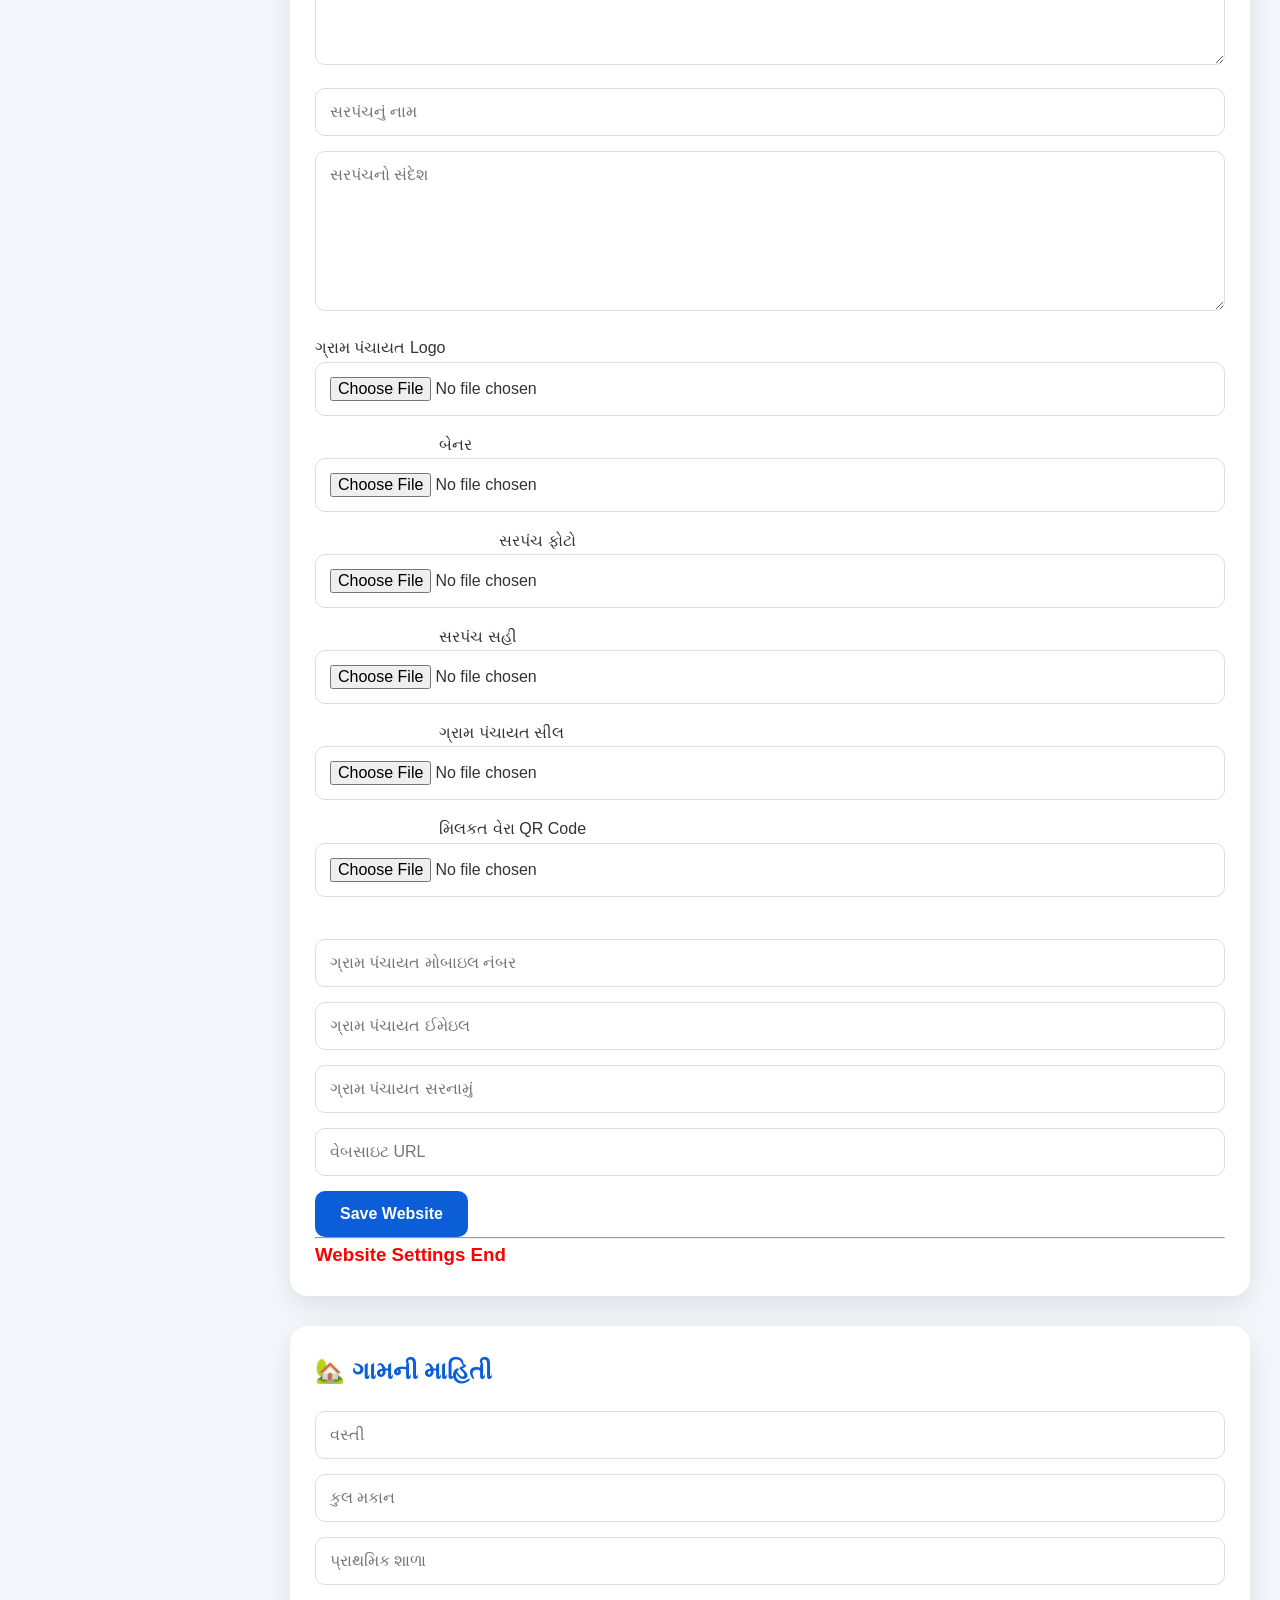
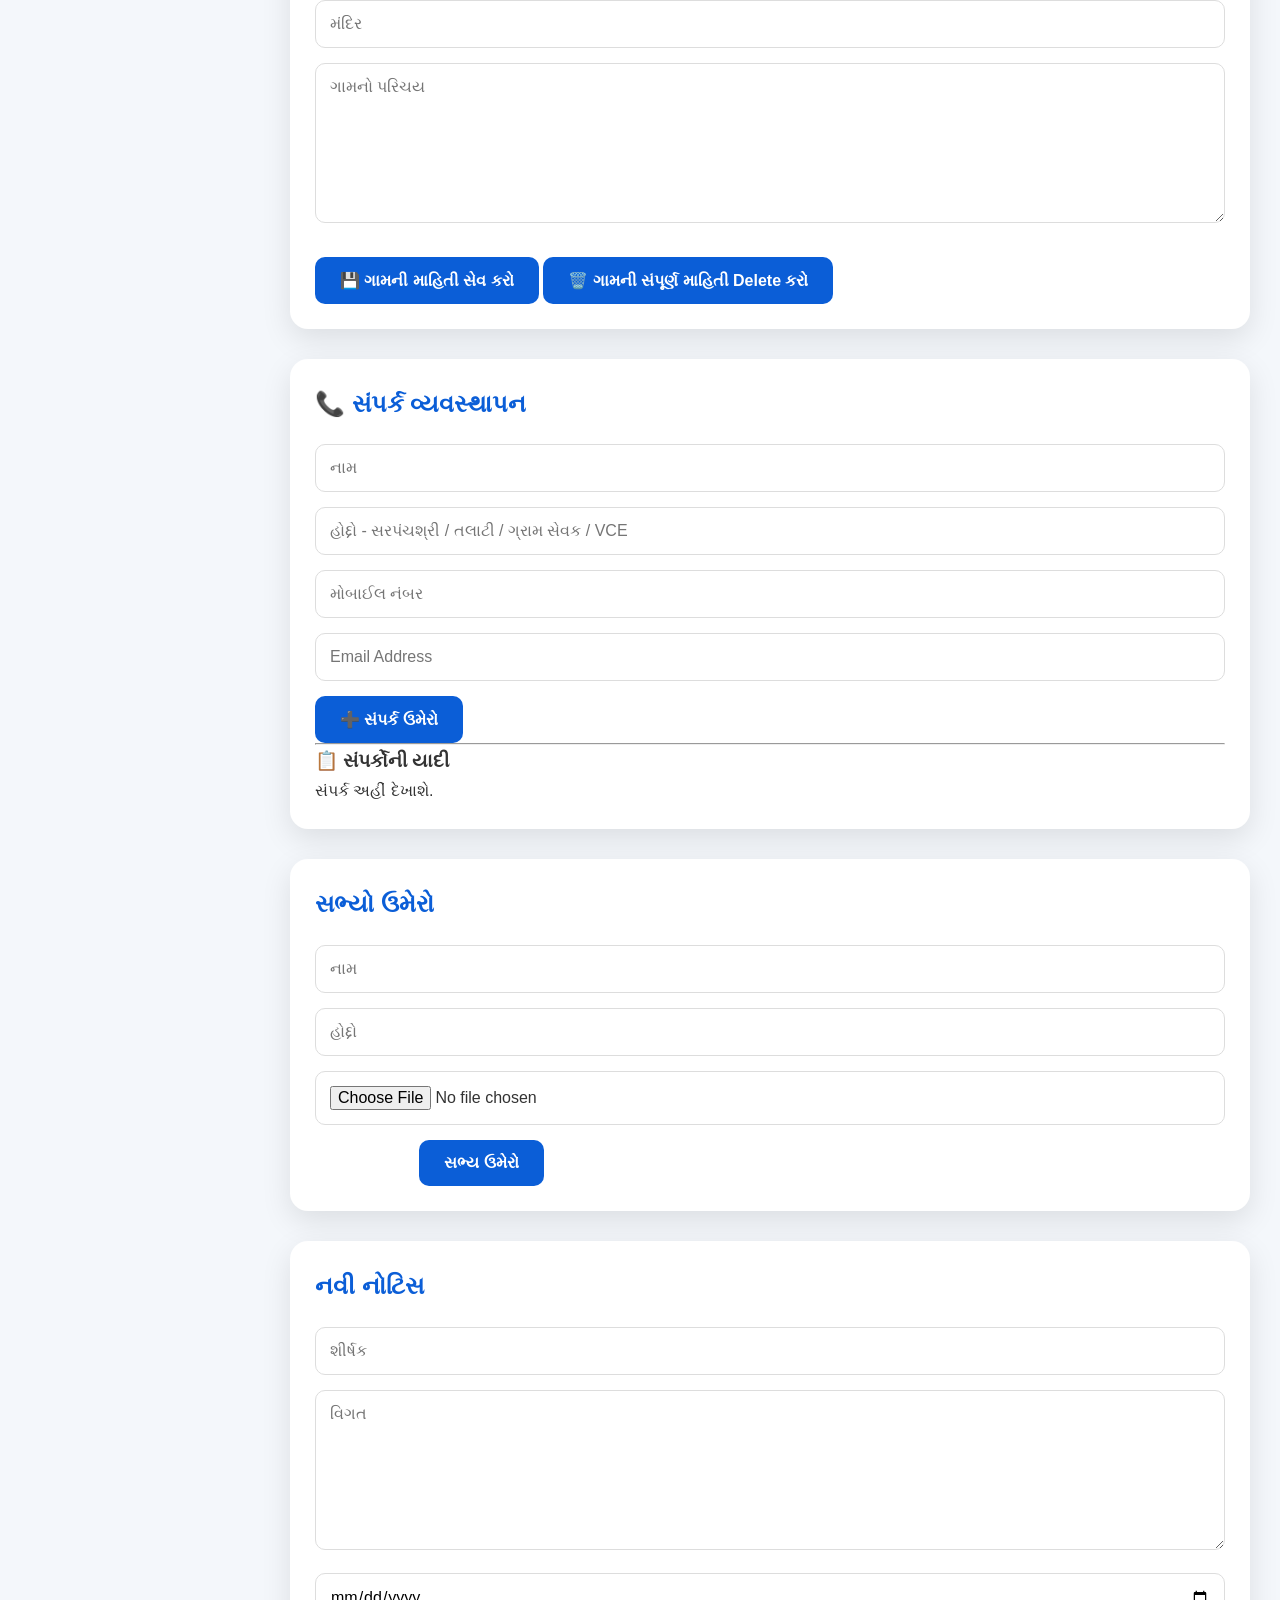
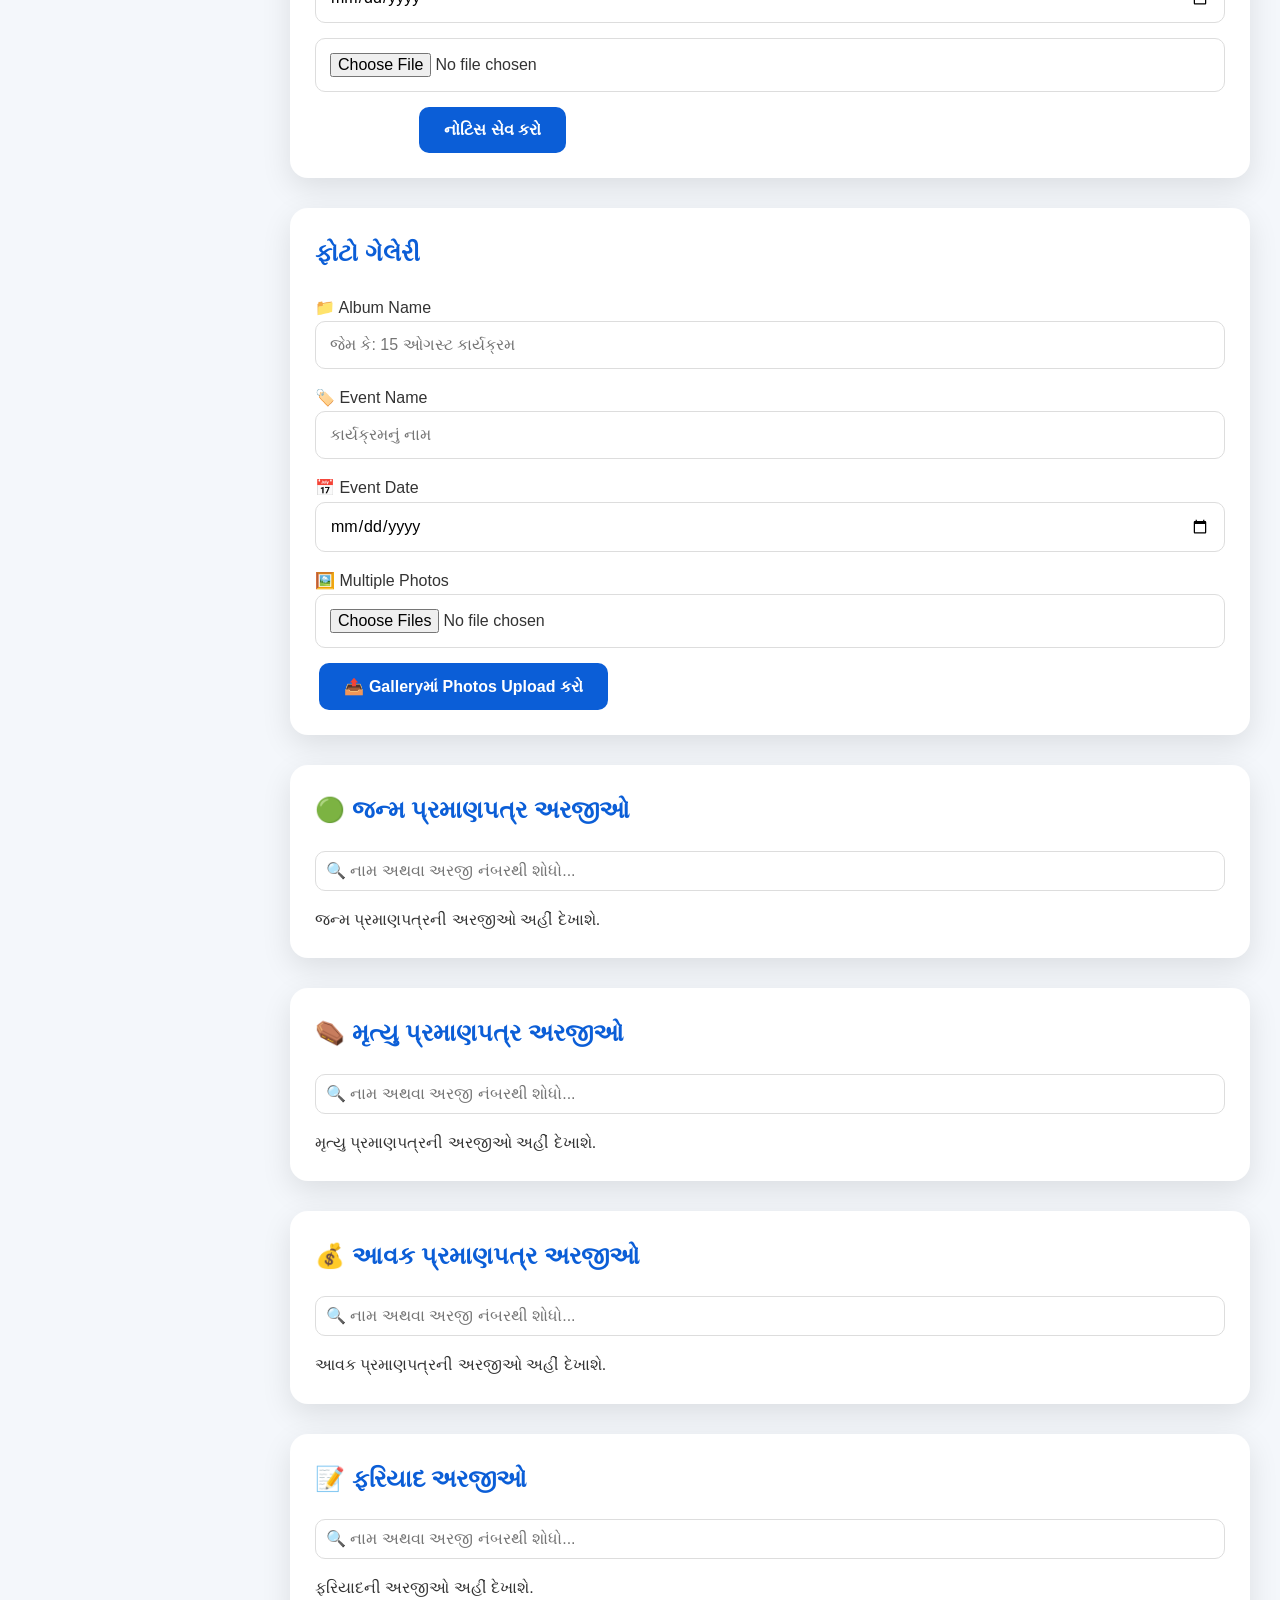
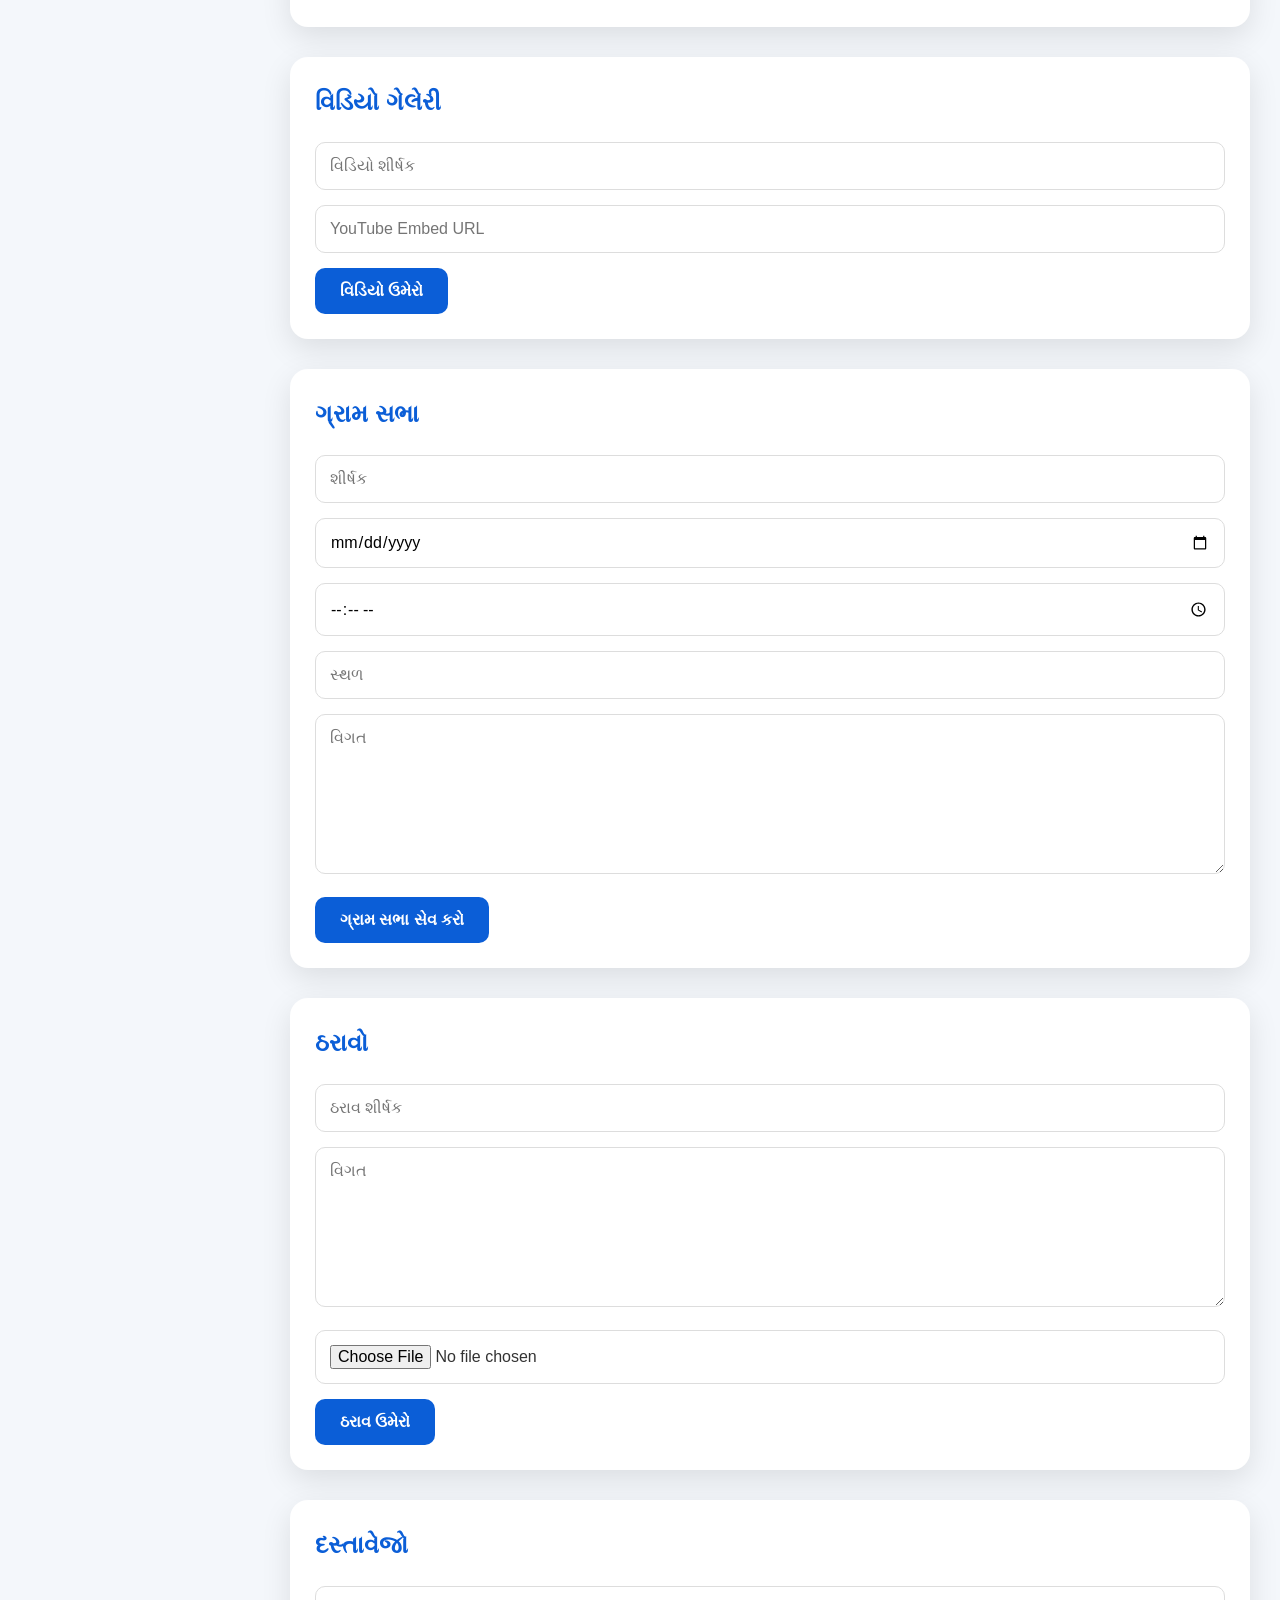
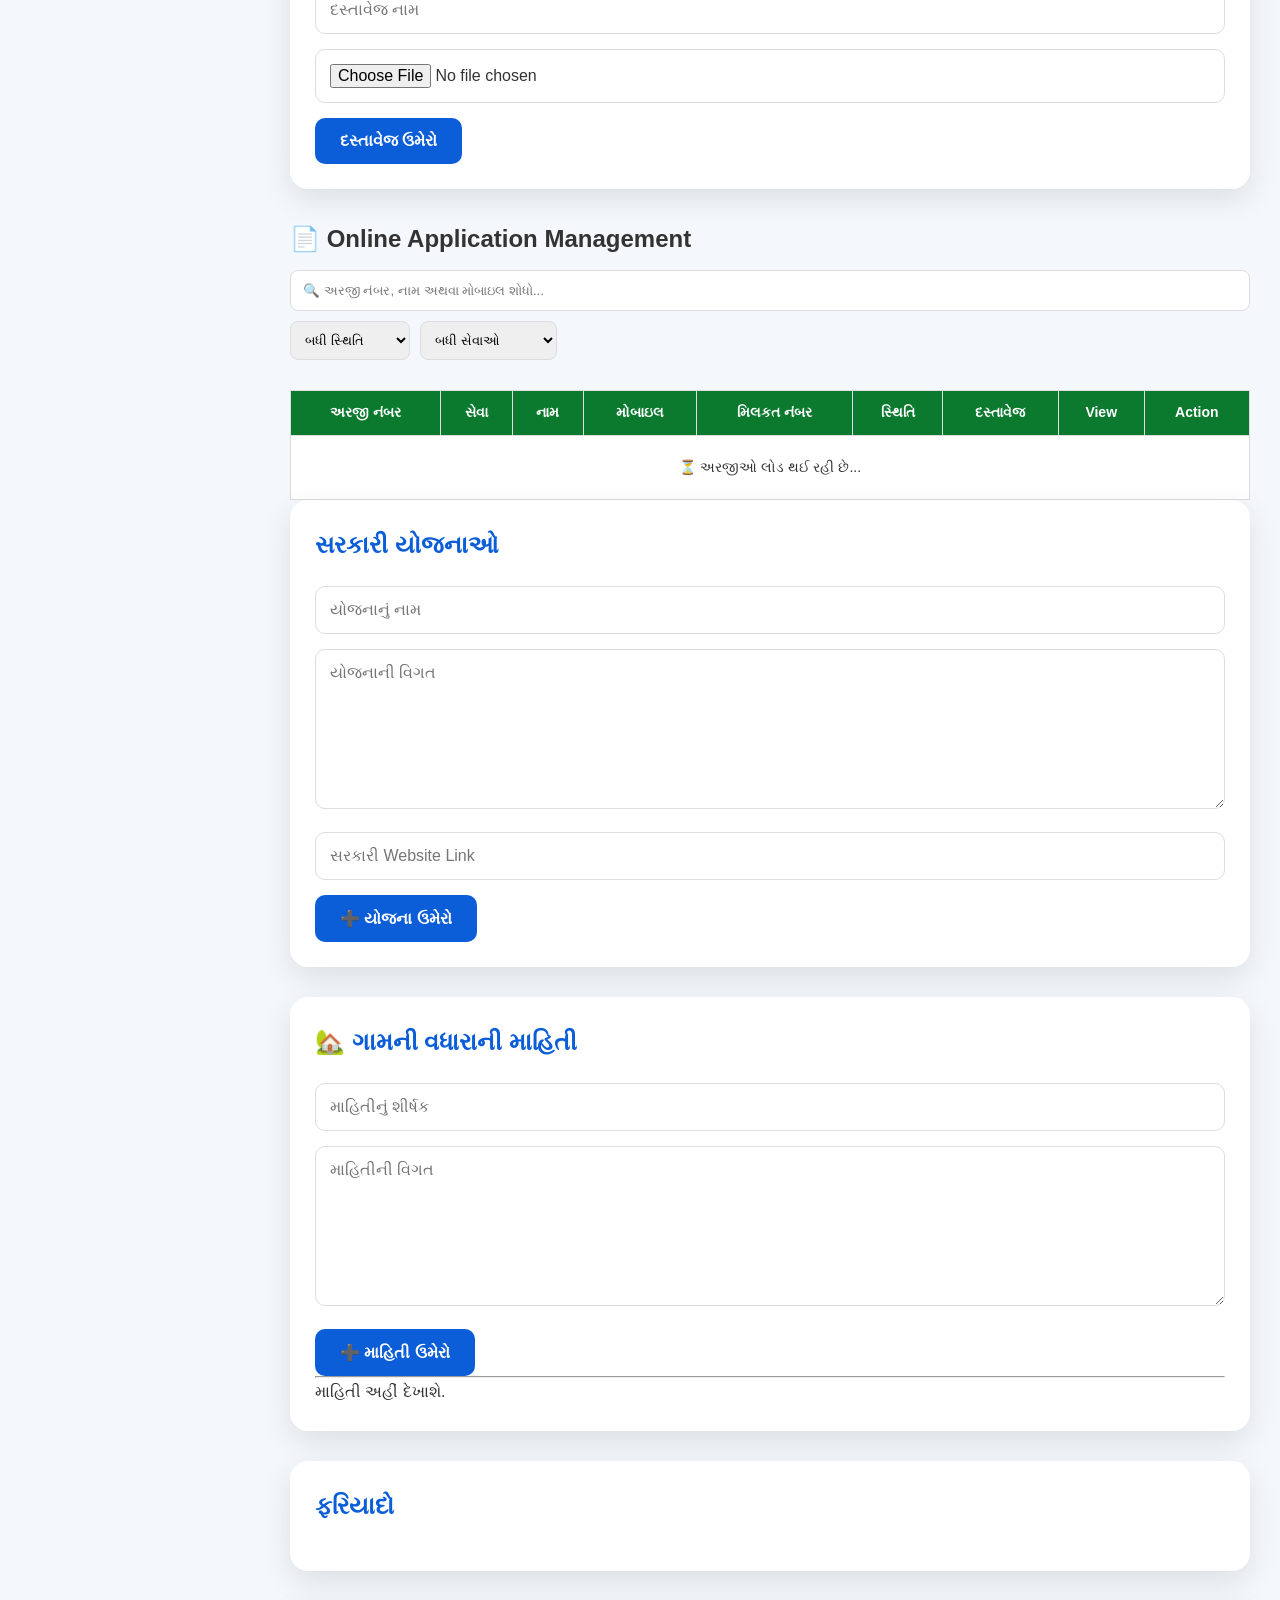
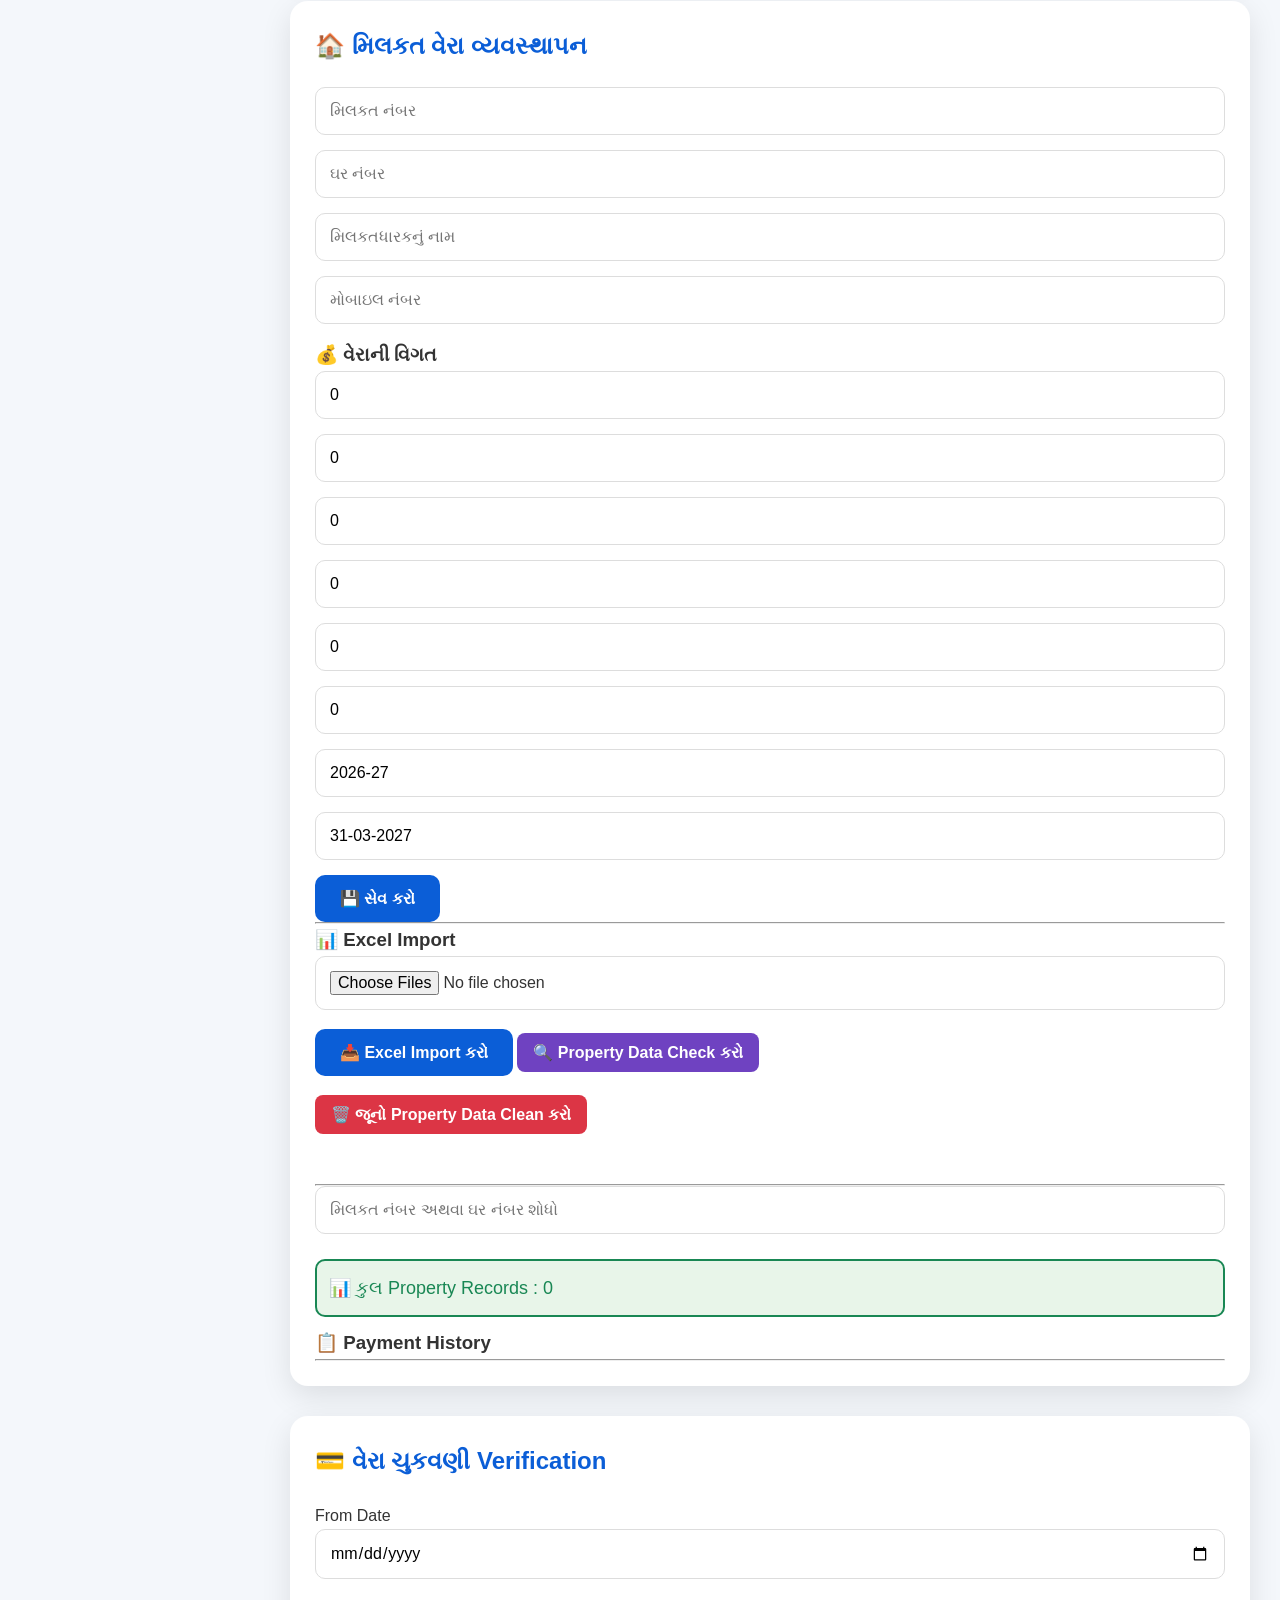
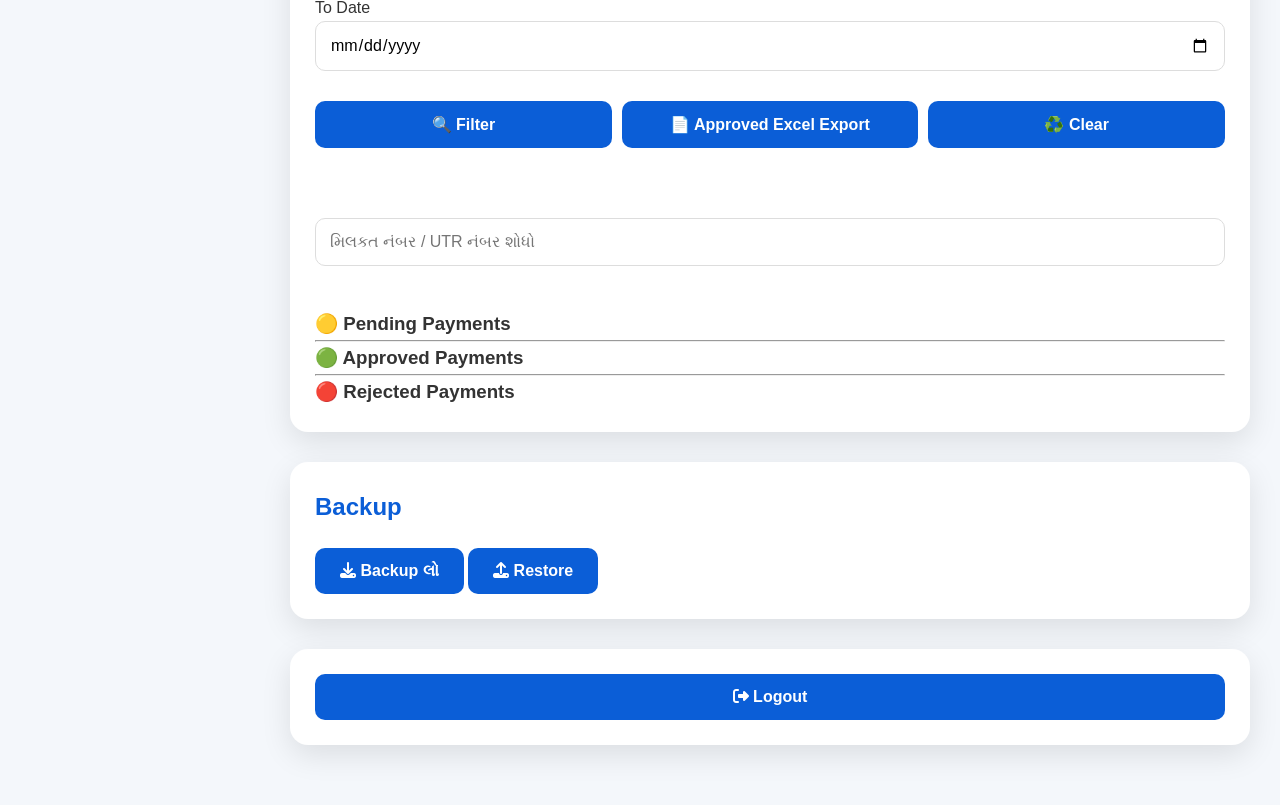
==== commit 53cee8c6: "Add files via upload" ====
--- a/admin.html
+++ b/admin.html
@@ -31,6 +31,18 @@
 <li><a href="#dashboard"><i class="fa fa-home"></i> Dashboard</a></li>
 
 <li><a href="#website"><i class="fa fa-globe"></i> Website Settings</a></li>
+
+<li>
+  <a href="#villageInfo">
+    <i class="fa fa-house"></i> ગામની માહિતી
+  </a>
+</li>
+
+<li>
+  <a href="#contacts">
+    <i class="fa fa-address-book"></i> સંપર્ક
+  </a>
+</li>
 
 <li><a href="#members"><i class="fa fa-users"></i> Members</a></li>
 
@@ -248,6 +260,188 @@
 
 </section>
 
+<!-- =========================
+     Village Information
+========================== -->
+
+<section id="villageInfo" class="admin-section">
+
+  <h2>🏡 ગામની માહિતી</h2>
+
+  <form id="villageInfoForm">
+
+    <input
+      type="text"
+      id="villagePopulation"
+      placeholder="વસ્તી"
+    >
+
+    <input
+      type="text"
+      id="villageHouses"
+      placeholder="કુલ મકાન"
+    >
+
+    <input
+      type="text"
+      id="villageSchool"
+      placeholder="પ્રાથમિક શાળા"
+    >
+
+    <input
+      type="text"
+      id="villageTemple"
+      placeholder="મંદિર"
+    >
+
+    <textarea
+      id="villageHistory"
+      placeholder="ગામનો પરિચય"
+      rows="5"
+    ></textarea>
+
+    <button type="submit">
+      💾 ગામની માહિતી સેવ કરો
+    </button>
+
+<button
+  type="button"
+  onclick="deleteVillageInfo()"
+  style="margin-top:10px;">
+  🗑️ ગામની સંપૂર્ણ માહિતી Delete કરો
+</button>
+
+  </form>
+
+</section>
+
+<!-- =========================
+     Contact Management
+========================== -->
+
+<section id="contacts" class="admin-section">
+
+  <h2>📞 સંપર્ક વ્યવસ્થાપન</h2>
+
+  <form id="contactForm">
+
+    <input
+      type="text"
+      id="contactName"
+      placeholder="નામ"
+      required
+    >
+
+    <input
+      type="text"
+      id="contactPosition"
+      placeholder="હોદ્દો - સરપંચશ્રી / તલાટી / ગ્રામ સેવક / VCE"
+      required
+    >
+
+    <input
+      type="tel"
+      id="contactMobile"
+      placeholder="મોબાઈલ નંબર"
+    >
+
+    <input
+      type="email"
+      id="contactEmail"
+      placeholder="Email Address"
+    >
+
+    <button type="submit">
+      ➕ સંપર્ક ઉમેરો
+    </button>
+
+  </form>
+
+  <hr>
+
+  <h3>📋 સંપર્કોની યાદી</h3>
+
+  <div id="contactList">
+    સંપર્ક અહીં દેખાશે.
+  </div>
+
+<!-- Contact Edit Popup -->
+
+<div
+  id="contactEditPopup"
+  style="
+    display:none;
+    position:fixed;
+    inset:0;
+    background:rgba(0,0,0,0.6);
+    z-index:9999;
+    align-items:center;
+    justify-content:center;
+  "
+>
+
+  <div
+    style="
+      background:#fff;
+      width:90%;
+      max-width:500px;
+      padding:20px;
+      border-radius:15px;
+    "
+  >
+
+    <h2>✏️ સંપર્ક Edit કરો</h2>
+
+    <input
+      type="text"
+      id="editContactName"
+      placeholder="નામ"
+      style="width:100%;"
+    >
+
+    <input
+      type="text"
+      id="editContactPosition"
+      placeholder="હોદ્દો"
+      style="width:100%;"
+    >
+
+    <input
+      type="tel"
+      id="editContactMobile"
+      placeholder="મોબાઈલ નંબર"
+      style="width:100%;"
+    >
+
+    <input
+      type="email"
+      id="editContactEmail"
+      placeholder="Email Address"
+      style="width:100%;"
+    >
+
+    <div style="margin-top:15px;">
+
+      <button
+        type="button"
+        id="updateContactBtn">
+        💾 Update
+      </button>
+
+      <button
+        type="button"
+        onclick="closeContactEdit()">
+        ❌ Cancel
+      </button>
+
+    </div>
+
+  </div>
+
+</div>
+
+</section>
+
 <!-- Members -->
 
 <section id="members" class="admin-section">
@@ -301,15 +495,58 @@
 
 <h2>ફોટો ગેલેરી</h2>
 
+
 <form id="galleryForm">
 
-<input type="text" id="galleryTitle" placeholder="ફોટો શીર્ષક">
-
-<input type="file" id="galleryImageFile" accept="image/*">
-
-<img id="galleryPreview" width="120" style="margin-top:10px;border-radius:8px;">
-
-<button type="submit">ફોટો ઉમેરો</button>
+  <label>📁 Album Name</label>
+
+  <input
+    type="text"
+    id="galleryAlbum"
+    placeholder="જેમ કે: 15 ઓગસ્ટ કાર્યક્રમ"
+    required
+  >
+
+  <label>🏷️ Event Name</label>
+
+  <input
+    type="text"
+    id="galleryEventName"
+    placeholder="કાર્યક્રમનું નામ"
+    required
+  >
+
+  <label>📅 Event Date</label>
+
+  <input
+    type="date"
+    id="galleryDate"
+    required
+  >
+
+  <label>🖼️ Multiple Photos</label>
+
+  <input
+    type="file"
+    id="galleryImageFile"
+    accept="image/*"
+    multiple
+    required
+  >
+
+  <img
+    id="galleryPreview"
+    style="
+      max-width:200px;
+      max-height:150px;
+      margin-top:10px;
+      border-radius:10px;
+    "
+  >
+
+  <button type="submit">
+    📤 Galleryમાં Photos Upload કરો
+  </button>
 
 </form>
 
@@ -370,6 +607,25 @@
 
 </section>
 
+<!-- Complaint Applications -->
+
+<section class="admin-section">
+
+  <h2>📝 ફરિયાદ અરજીઓ</h2>
+
+  <input
+    type="text"
+    id="searchComplaintApplications"
+    placeholder="🔍 નામ અથવા અરજી નંબરથી શોધો..."
+    style="width:100%;padding:10px;margin-bottom:15px;"
+  >
+
+  <div id="complaintApplicationsList">
+    ફરિયાદની અરજીઓ અહીં દેખાશે.
+  </div>
+
+</section>
+
 <!-- Video Gallery -->
 <section id="videos" class="admin-section">
 <h2>વિડિયો ગેલેરી</h2>
@@ -456,49 +712,294 @@
 
 </section>
 
-<h2>📄 Online Applications</h2>
-
+
+<!-- =========================================
+     CENTRAL ONLINE APPLICATION MANAGEMENT
+========================================= -->
+
+<h2>📄 Online Application Management</h2>
+
+<!-- SEARCH -->
 <input
   type="text"
   id="searchApplication"
-  placeholder="અરજી નંબર અથવા નામ શોધો..."
+  placeholder="🔍 અરજી નંબર, નામ અથવા મોબાઇલ શોધો..."
   onkeyup="searchApplications()"
-  style="width:100%;padding:10px;margin:10px 0;">
+  style="
+    width:100%;
+    padding:12px;
+    margin:10px 0;
+    border:1px solid #ddd;
+    border-radius:8px;
+  ">
+
+<!-- FILTERS -->
+
+<div style="
+  display:flex;
+  gap:10px;
+  flex-wrap:wrap;
+  margin-bottom:15px;
+">
+
+  <!-- STATUS -->
+  <select
+    id="applicationStatusFilter"
+    onchange="loadApplications()"
+    style="
+      padding:10px;
+      border:1px solid #ddd;
+      border-radius:8px;
+    ">
+
+    <option value="">બધી સ્થિતિ</option>
+    <option value="Pending">🟡 Pending</option>
+    <option value="Approved">🟢 Approved</option>
+    <option value="Rejected">🔴 Rejected</option>
+
+  </select>
+
+
+  <!-- SERVICE -->
+
+  <select
+    id="applicationServiceFilter"
+    onchange="loadApplications()"
+    style="
+      padding:10px;
+      border:1px solid #ddd;
+      border-radius:8px;
+    ">
+
+    <option value="">બધી સેવાઓ</option>
+
+    <option value="birth">
+      જન્મ પ્રમાણપત્ર
+    </option>
+
+    <option value="death">
+      મૃત્યુ પ્રમાણપત્ર
+    </option>
+
+    <option value="income">
+      આવક દાખલો
+    </option>
+
+    <option value="residence">
+      રહેઠાણ દાખલો
+    </option>
+
+    <option value="property">
+      મિલકત આકારણી
+    </option>
+
+    <option value="tax">
+      ટેક્સ
+    </option>
+
+    <option value="complaint">
+      ફરિયાદ
+    </option>
+
+  </select>
+
+</div>
+
+
+<!-- APPLICATION TABLE -->
+
 <div class="table-responsive">
+
 <table border="1" width="100%">
+
   <thead>
+
     <tr>
+
       <th>અરજી નંબર</th>
+
       <th>સેવા</th>
+
       <th>નામ</th>
+
       <th>મોબાઇલ</th>
+
+      <th>મિલકત નંબર</th>
+
       <th>સ્થિતિ</th>
+
       <th>દસ્તાવેજ</th>
+
       <th>View</th>
+
       <th>Action</th>
+
     </tr>
+
   </thead>
 
-  <tbody id="applicationsList"></tbody>
+
+  <tbody id="applicationsList">
+
+    <tr>
+
+      <td colspan="9"
+        style="text-align:center;padding:20px;">
+
+        ⏳ અરજીઓ લોડ થઈ રહી છે...
+
+      </td>
+
+    </tr>
+
+  </tbody>
+
 </table>
-</div>
+
+</div>
+  
 <!-- Government Schemes -->
 
+<!-- =========================
+     સરકારી યોજનાઓ
+========================= -->
+
 <section id="schemes" class="admin-section">
 
-<h2>સરકારી યોજનાઓ</h2>
-
-<form id="schemeForm">
-
-<input type="text" id="schemeTitle" placeholder="યોજનાનું નામ">
-
-<textarea id="schemeDescription" placeholder="વિગત"></textarea>
-
-<button type="submit">યોજના ઉમેરો</button>
-
-</form>
-
-<div id="schemeList"></div>
+  <h2>સરકારી યોજનાઓ</h2>
+
+  <form id="schemeForm">
+
+    <!-- યોજનાનું નામ -->
+    <input
+      type="text"
+      id="schemeTitle"
+      placeholder="યોજનાનું નામ"
+      required
+    >
+
+    <!-- યોજનાની વિગત -->
+    <textarea
+      id="schemeDescription"
+      placeholder="યોજનાની વિગત"
+      required
+    ></textarea>
+
+    <!-- સરકારી Website Link -->
+    <input
+      type="url"
+      id="schemeLink"
+      placeholder="સરકારી Website Link"
+    >
+
+    <button type="submit">
+      ➕ યોજના ઉમેરો
+    </button>
+
+  </form>
+
+  <!-- યોજનાઓ અહીં દેખાશે -->
+  <div id="schemeList"></div>
+
+</section>
+
+<!-- =========================
+     ગામની વધારાની માહિતી
+========================== -->
+
+<section class="admin-section">
+
+  <h2>🏡 ગામની વધારાની માહિતી</h2>
+
+  <form id="villageExtraForm">
+
+    <input
+      type="text"
+      id="villageExtraTitle"
+      placeholder="માહિતીનું શીર્ષક"
+      required
+    >
+
+    <textarea
+      id="villageExtraDescription"
+      placeholder="માહિતીની વિગત"
+      rows="4"
+      required
+    ></textarea>
+
+    <button type="submit">
+      ➕ માહિતી ઉમેરો
+    </button>
+
+  </form>
+
+  <hr>
+
+  <div id="villageExtraList">
+    માહિતી અહીં દેખાશે.
+  </div>
+
+<!-- Village Extra Edit Popup -->
+
+<div
+  id="villageExtraEditPopup"
+  style="
+    display:none;
+    position:fixed;
+    inset:0;
+    background:rgba(0,0,0,0.6);
+    z-index:9999;
+    align-items:center;
+    justify-content:center;
+  "
+>
+
+  <div
+    style="
+      background:#fff;
+      width:90%;
+      max-width:500px;
+      padding:20px;
+      border-radius:15px;
+      box-shadow:0 10px 30px rgba(0,0,0,0.25);
+    "
+  >
+
+    <h2>✏️ ગામની માહિતી Edit</h2>
+
+    <input
+      type="text"
+      id="editVillageExtraTitle"
+      placeholder="માહિતીનું શીર્ષક"
+      style="width:100%;"
+    >
+
+    <textarea
+      id="editVillageExtraDescription"
+      placeholder="માહિતીની વિગત"
+      rows="5"
+      style="width:100%;"
+    ></textarea>
+
+    <div style="margin-top:15px;">
+
+      <button
+        type="button"
+        id="updateVillageExtraBtn">
+        💾 Update
+      </button>
+
+      <button
+        type="button"
+        onclick="closeVillageExtraEdit()">
+        ❌ Cancel
+      </button>
+
+    </div>
+
+  </div>
+
+</div>
 
 </section>
 
@@ -512,9 +1013,6 @@
 
 </section>
 
-<section id="property" class="admin-section">
-
-<section id="property" class="admin-section">
 
 <!-- Property Tax Management -->
 
@@ -547,11 +1045,49 @@
 id="ownerMobile"
 placeholder="મોબાઇલ નંબર">
 
+<h3>💰 વેરાની વિગત</h3>
+
 <input
 type="number"
-id="taxAmount"
-placeholder="વેરાની રકમ"
-required>
+id="previousDue"
+placeholder="પાછલી બાકી રકમ"
+value="0"
+min="0">
+
+<input
+type="number"
+id="houseTax"
+placeholder="ઘર વેરો"
+value="0"
+min="0">
+
+<input
+type="number"
+id="waterTax"
+placeholder="પાણી વેરો"
+value="0"
+min="0">
+
+<input
+type="number"
+id="cleaningTax"
+placeholder="સફાઈ વેરો"
+value="0"
+min="0">
+
+<input
+type="number"
+id="drainageTax"
+placeholder="ગટર વેરો"
+value="0"
+min="0">
+
+<input
+type="number"
+id="otherTax"
+placeholder="અન્ય વેરો"
+value="0"
+min="0">
 
 <input
 type="text"
@@ -574,32 +1110,6 @@
 
 <hr>
 
-<h3>📄 eGram PDF Import</h3>
-
-<input
-type="file"
-id="taxPdfFiles"
-accept=".pdf"
-multiple>
-
-<button
-type="button"
-id="importTaxPdf">
-📥 eGram PDF Import કરો
-</button>
-
-<div
-id="importProgress"
-style="margin-top:15px;">
-</div>
-
-<div
-id="importResult"
-style="margin-top:10px;">
-</div>
-
-<hr>
-
 <h3>📊 Excel Import</h3>
 
 <input
@@ -609,10 +1119,63 @@
 multiple>
 
 <button
-type="button"
-id="importExcelBtn">
-📥 Excel Import કરો
+  type="button"
+  id="importExcelBtn">
+  📥 Excel Import કરો
 </button>
+
+<button
+  type="button"
+  onclick="globalThis.checkPropertyTaxImports()"
+  style="
+    background:#6f42c1;
+    color:white;
+    border:none;
+    padding:10px 16px;
+    border-radius:8px;
+    margin:8px 0;
+    font-size:16px;
+  "
+>
+  🔍 Property Data Check કરો
+</button>
+
+<div
+id="excelImportList"
+style="
+margin-top:15px;
+">
+</div>
+
+<button
+  type="button"
+  onclick="globalThis.cleanOldPropertyData()"
+  style="
+    background:#dc3545;
+    color:white;
+    border:none;
+    padding:10px 16px;
+    border-radius:8px;
+    font-weight:bold;
+  "
+>
+  🗑️ જૂનો Property Data Clean કરો
+</button>
+  
+<div
+  id="importProgress"
+  style="
+    margin-top:15px;
+    padding:10px;
+    font-weight:bold;
+    color:#1565c0;
+  ">
+</div>
+
+<div
+  id="importResult"
+  style="margin-top:15px;">
+</div>
 
 <hr>
 
@@ -620,6 +1183,21 @@
 type="text"
 id="searchPropertyTax"
 placeholder="મિલકત નંબર અથવા ઘર નંબર શોધો">
+
+<div
+  id="totalPropertyRecords"
+  style="
+    margin:10px 0;
+    padding:12px;
+    background:#e8f5e9;
+    border:2px solid #198754;
+    border-radius:10px;
+    font-size:18px;
+    color:#198754;
+  "
+>
+  📊 કુલ Property Records : 0
+</div>
 
 <h3>📋 Payment History</h3>
 
@@ -781,6 +1359,11 @@
       <td id="pService"></td>
     </tr>
 
+<tr>
+  <td>મિલકત નંબર</td>
+  <td id="pPropertyNo">-</td>
+</tr>
+
     <tr>
       <td>સ્થિતિ</td>
       <td id="pStatus"></td>
@@ -819,13 +1402,30 @@
 
 <script src="https://unpkg.com/tesseract.js@5/dist/tesseract.min.js"></script>
 
-<script type="module" src="admin.js?v=20260731"></script>
-
 <script src="https://cdn.jsdelivr.net/npm/xlsx/dist/xlsx.full.min.js"></script>
 
-<script type="module" src="property-import.js"></script>
-
 <script src="https://cdn.jsdelivr.net/npm/chart.js"></script>
 
+<script type="module" src="admin.js?v=20260823"></script>
+
+  <script type="module" src="admin-features.js"></script>
+
+<script type="module" src="admin-notifications.js"></script>
+
+<script type="module" src="admin-application-print.js?v=20260824"></script>
+
+  <script
+  type="module"
+  src="admin-activity-log.js?v=20260824">
+  </script>
+
+  <script
+  type="module"
+  src="admin-notice-manager.js?v=20260824">
+  </script>
+
+<script type="module" src="admin-recovered-missing.js"></script>
+  
 </body>
-</html>+</html>
+
--- a/style.css
+++ b/style.css
@@ -1574,4 +1574,222 @@
     width:100%;
   }
 
+}
+
+/* =========================================
+   VILLAGE EXTRA INFORMATION
+========================================= */
+
+#villageExtraContainer {
+  display: grid;
+  grid-template-columns: repeat(3, 1fr);
+  gap: 18px;
+  margin-top: 20px;
+}
+
+#villageExtraContainer .about-card {
+  width: auto;
+  margin: 0;
+}
+
+
+/* Mobile */
+@media (max-width: 768px) {
+
+  #villageExtraContainer {
+    grid-template-columns: repeat(2, 1fr);
+    gap: 15px;
+  }
+
+}
+
+
+/* Small Mobile */
+@media (max-width: 480px) {
+
+  #villageExtraContainer {
+    grid-template-columns: 1fr;
+  }
+
+}
+
+/*=========================================
+  CONTACT CARDS
+=========================================*/
+
+#contactContainer {
+  display: grid;
+  grid-template-columns: repeat(2, 1fr);
+  gap: 20px;
+  width: 100%;
+}
+
+#contactContainer .contact-card {
+  background: #ffffff;
+  border-radius: 20px;
+  padding: 25px;
+  box-shadow: 0 8px 25px rgba(0,0,0,0.08);
+  border-top: 4px solid #1769d1;
+}
+
+#contactContainer .contact-card h3 {
+  color: #1769d1;
+  font-size: 22px;
+  margin-bottom: 12px;
+}
+
+#contactContainer .contact-card p {
+  margin: 10px 0;
+  font-size: 16px;
+}
+
+#contactContainer .contact-card a {
+  color: #1769d1;
+  text-decoration: none;
+}
+
+#contactContainer .contact-card a:hover {
+  text-decoration: underline;
+}
+
+/* Mobile */
+
+@media (max-width: 700px) {
+
+  #contactContainer {
+    grid-template-columns: 1fr;
+  }
+
+  #contactContainer .contact-card {
+    padding: 22px;
+  }
+
+}
+
+#map {
+  display: flex;
+  align-items: center;
+  justify-content: center;
+  min-height: 180px;
+  border-radius: 15px;
+  overflow: hidden;
+}
+
+.map-button {
+  display: inline-block;
+  padding: 14px 22px;
+  background: #1769d1;
+  color: white;
+  text-decoration: none;
+  border-radius: 10px;
+  font-weight: 600;
+}
+
+.map-button:hover {
+  opacity: 0.9;
+}
+
+/* =========================================
+   APPLICANT STATUS
+========================================= */
+
+.application-status-section {
+  padding: 60px 20px;
+  background: #f5f8fc;
+}
+
+.status-container {
+  max-width: 700px;
+  margin: auto;
+  background: #ffffff;
+  padding: 35px 25px;
+  border-radius: 20px;
+  box-shadow: 0 8px 30px rgba(0,0,0,0.08);
+  text-align: center;
+}
+
+.status-icon {
+  width: 70px;
+  height: 70px;
+  margin: 0 auto 15px;
+  display: flex;
+  align-items: center;
+  justify-content: center;
+  background: #e8f1ff;
+  border-radius: 50%;
+  font-size: 32px;
+}
+
+.status-container h2 {
+  margin: 5px 0 10px;
+  color: #1261c9;
+  font-size: 28px;
+}
+
+.status-container > p {
+  color: #666;
+  margin-bottom: 25px;
+}
+
+.status-search-box {
+  display: flex;
+  gap: 10px;
+}
+
+.status-search-box input {
+  flex: 1;
+  padding: 14px 16px;
+  border: 1px solid #ddd;
+  border-radius: 10px;
+  font-size: 16px;
+  outline: none;
+}
+
+.status-search-box input:focus {
+  border-color: #1261c9;
+}
+
+.status-search-box button {
+  padding: 14px 20px;
+  border: none;
+  border-radius: 10px;
+  background: #1261c9;
+  color: white;
+  font-size: 15px;
+  font-weight: 600;
+  cursor: pointer;
+}
+
+.status-search-box button:hover {
+  background: #0d4fa8;
+}
+
+.application-result {
+  margin-top: 20px;
+  text-align: left;
+}
+
+.application-result > div {
+  border-radius: 12px !important;
+  border: 1px solid #ddd;
+}
+
+@media (max-width: 600px) {
+
+  .status-container {
+    padding: 25px 18px;
+  }
+
+  .status-search-box {
+    flex-direction: column;
+  }
+
+  .status-search-box button {
+    width: 100%;
+  }
+
+  .status-container h2 {
+    font-size: 24px;
+  }
+
 }
